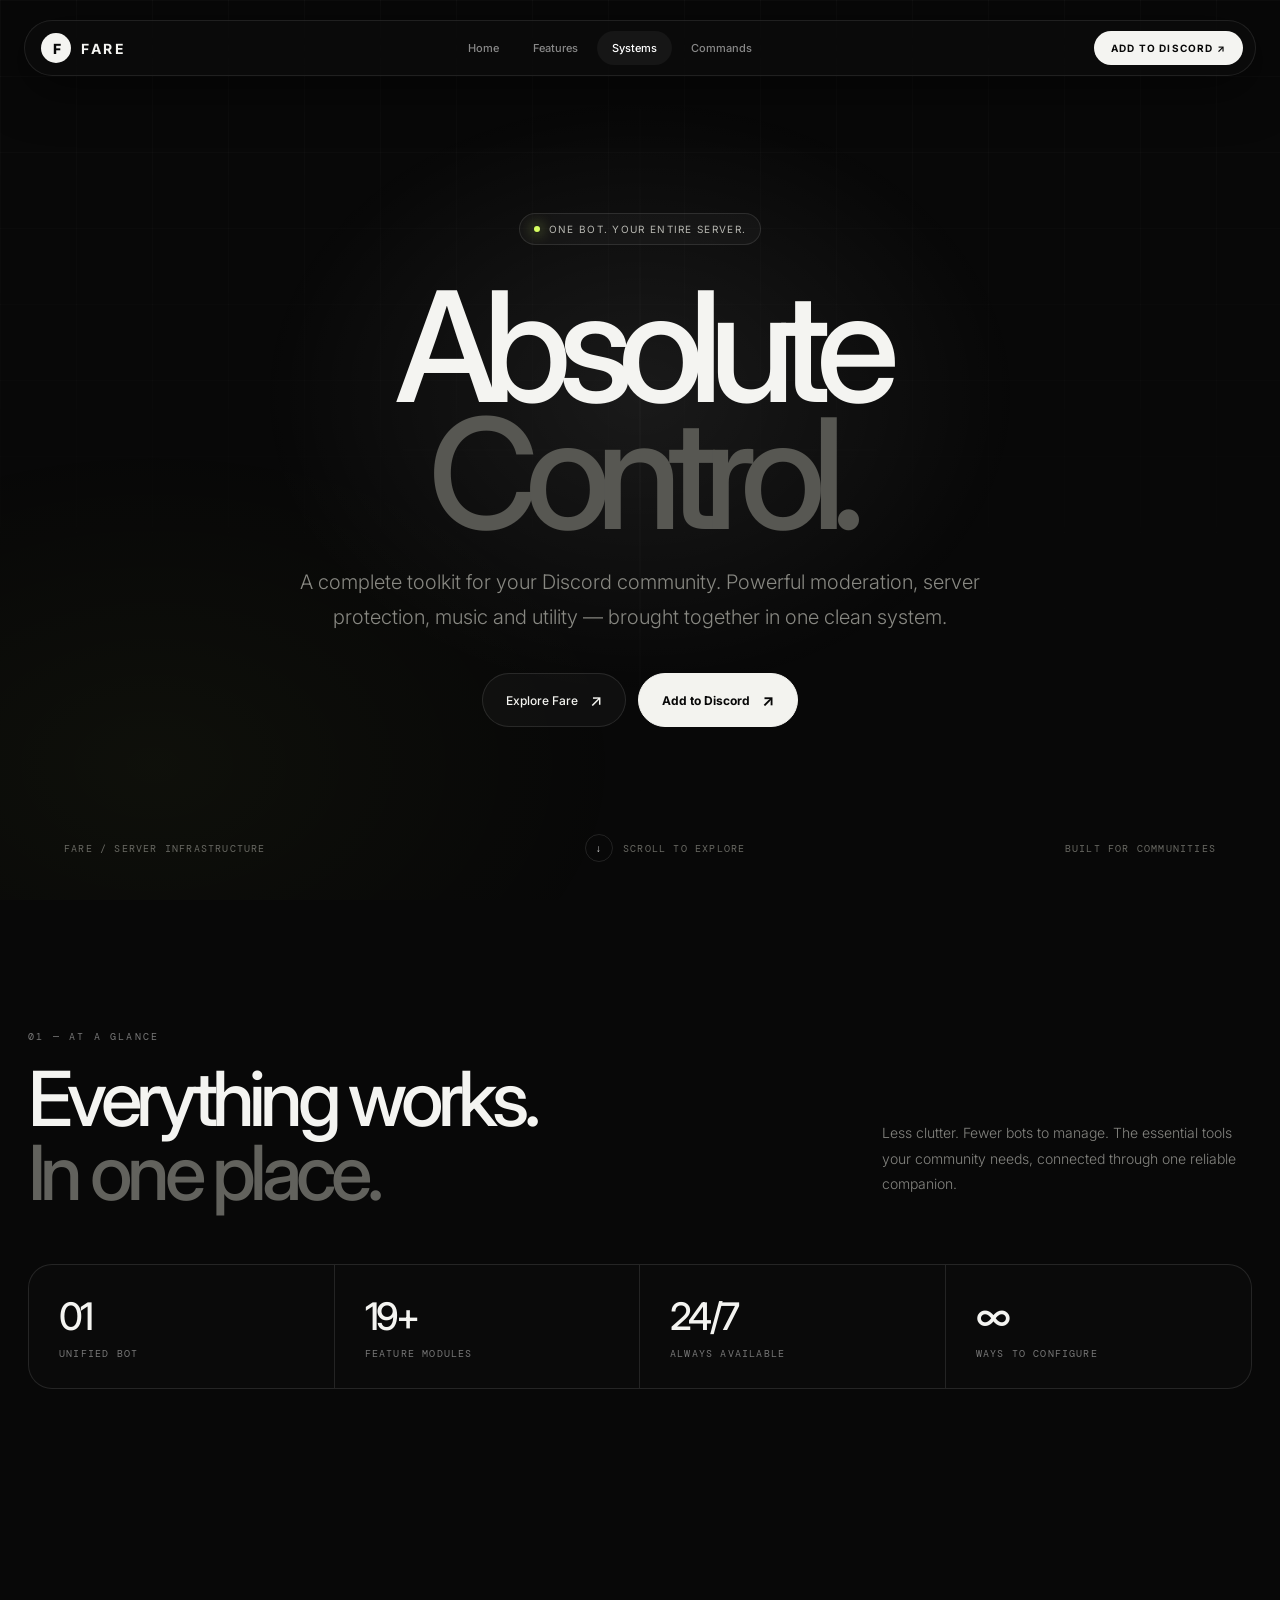
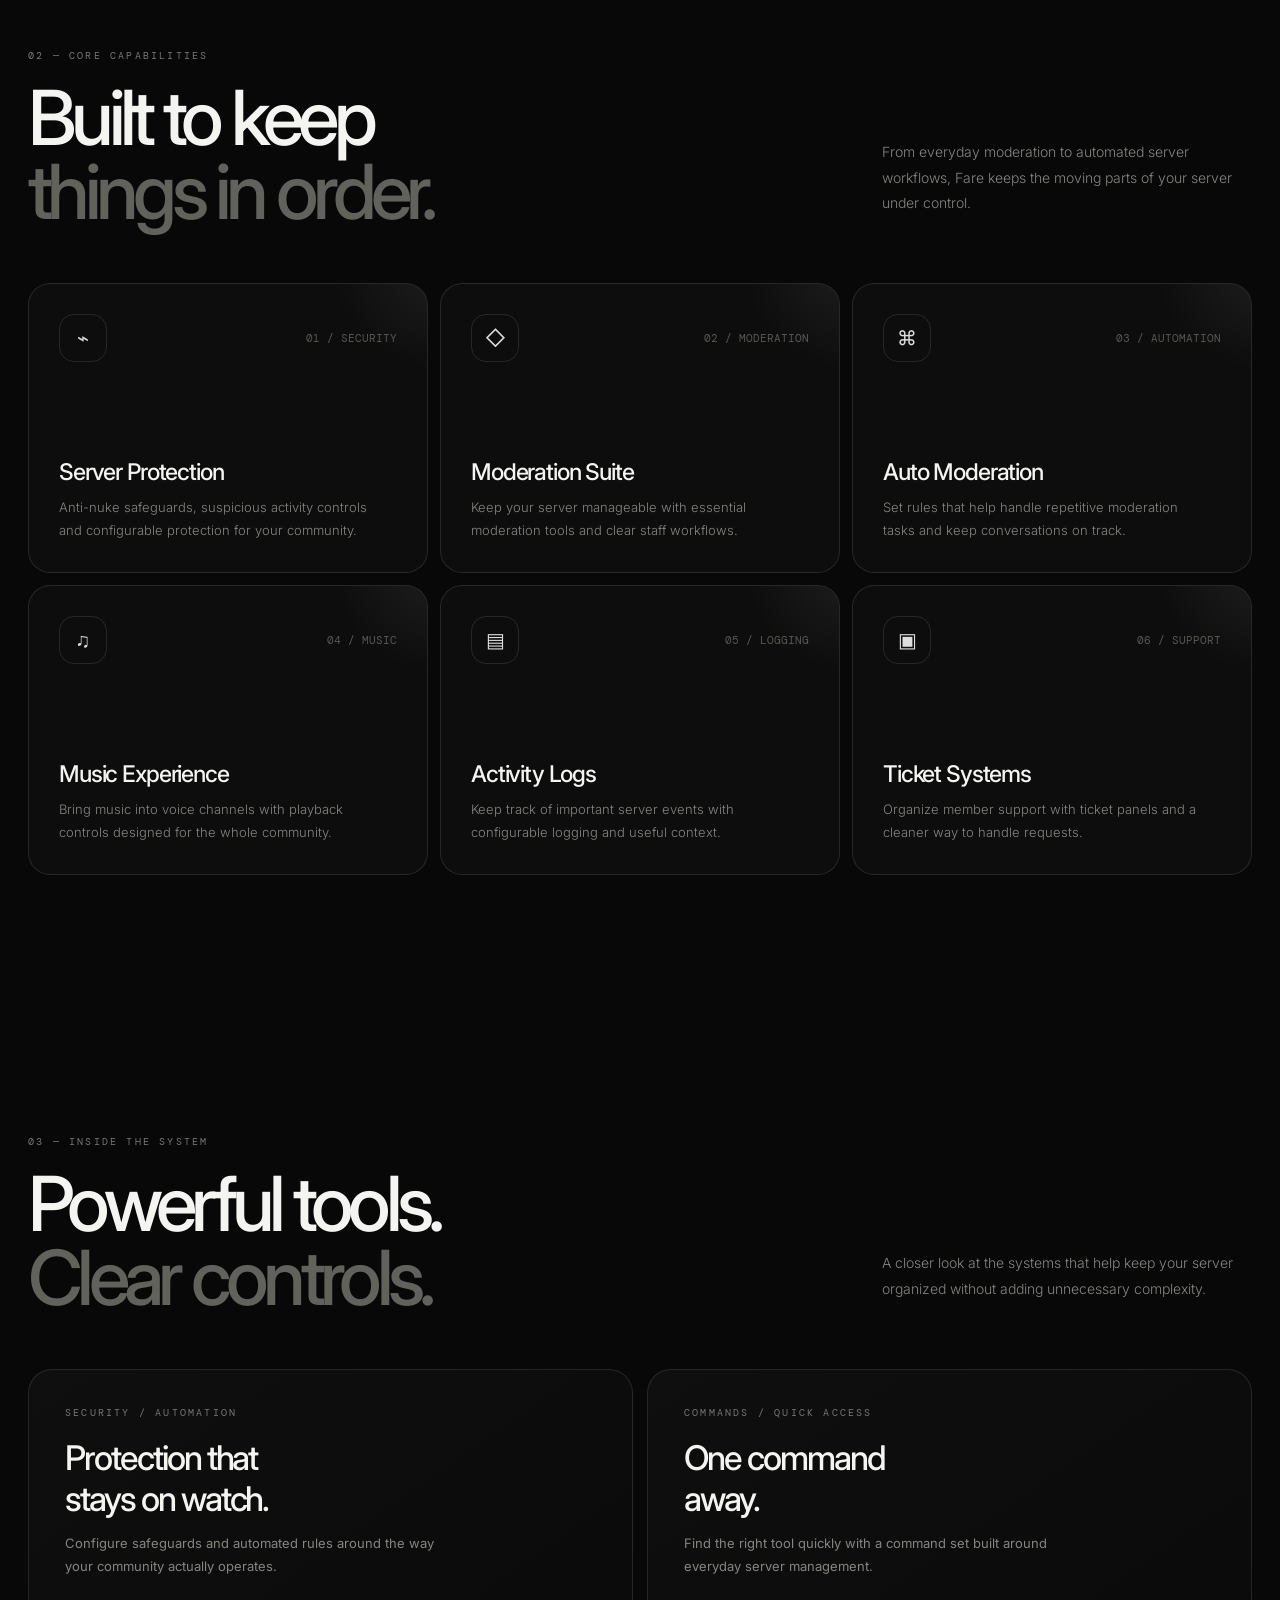
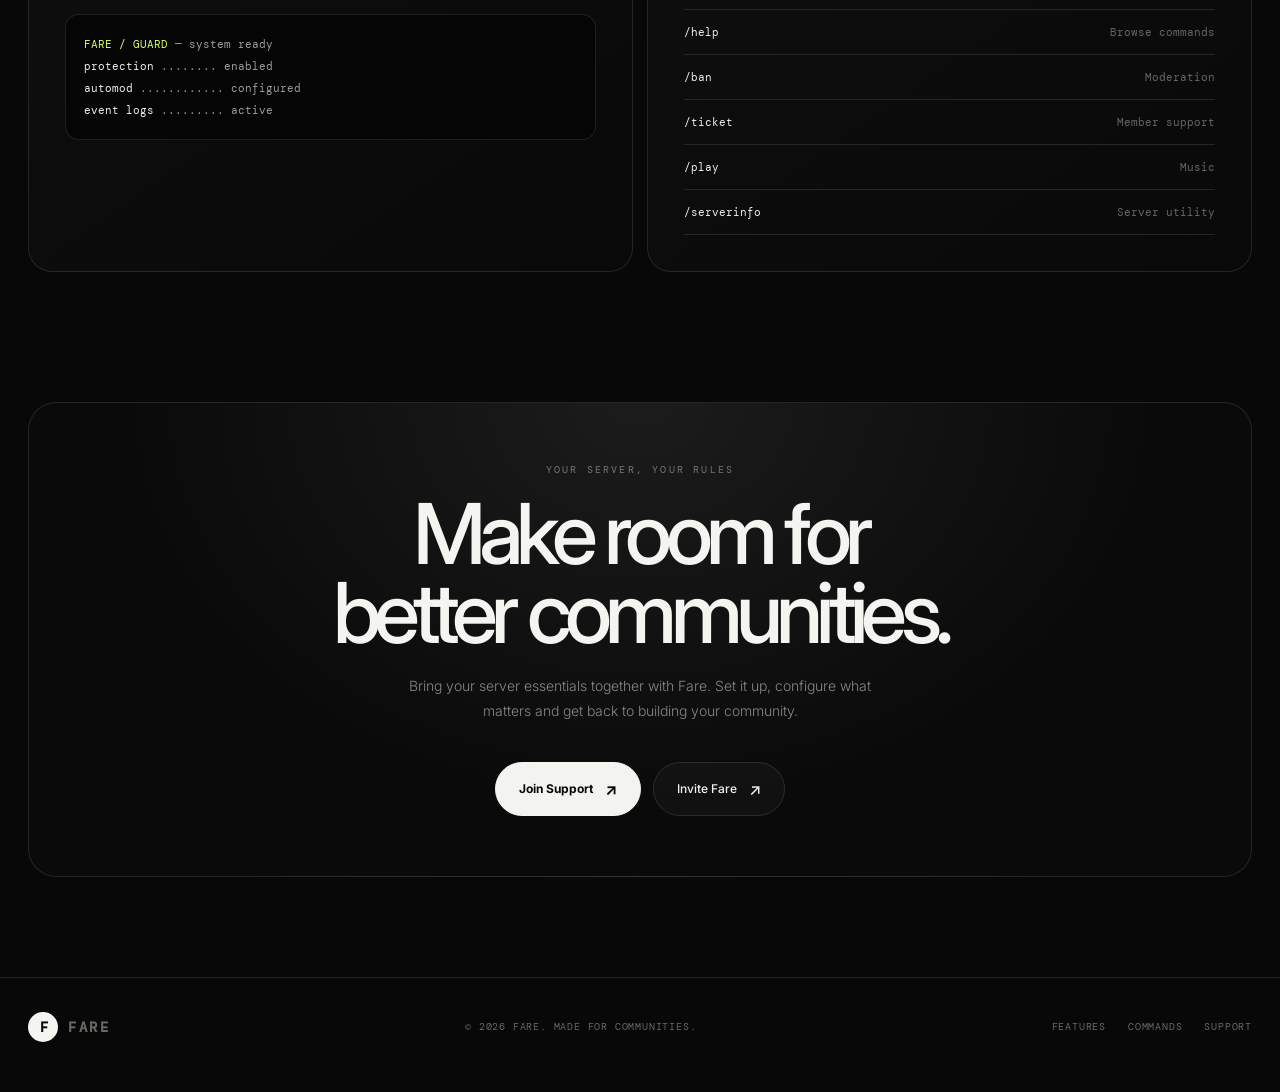
==== index.html @ c2e40a51 "Replace old Fare website with full ZEON-inspired experience" ====
<!doctype html>
<html lang="en" class="dark">
<head>
  <meta charset="utf-8">
  <meta name="viewport" content="width=device-width,initial-scale=1">
  <meta name="theme-color" content="#080808">
  <meta name="description" content="Fare — the all-in-one Discord bot for moderation, security, music and server management.">
  <title>Fare — Absolute Server Control</title>
  <link rel="preconnect" href="https://fonts.googleapis.com">
  <link rel="preconnect" href="https://fonts.gstatic.com" crossorigin>
  <link href="https://fonts.googleapis.com/css2?family=DM+Mono:wght@400;500&family=Inter:wght@300;400;500;600;700&display=swap" rel="stylesheet">
  <style>
    :root{color-scheme:dark;--bg:#080808;--fg:#f4f4f1;--muted:#858580;--line:rgba(255,255,255,.105);--panel:rgba(255,255,255,.025);--accent:#d7ff62}
    *{box-sizing:border-box}html{scroll-behavior:smooth;scroll-padding-top:110px}body{margin:0;background:var(--bg);color:var(--fg);font-family:Inter,Arial,sans-serif;overflow-x:hidden}a{color:inherit;text-decoration:none}button{font:inherit}
    body:before{content:"";position:fixed;inset:0;pointer-events:none;z-index:-1;background-image:linear-gradient(rgba(255,255,255,.022) 1px,transparent 1px),linear-gradient(90deg,rgba(255,255,255,.022) 1px,transparent 1px);background-size:76px 76px;mask-image:linear-gradient(to bottom,black,transparent 78%)}
    .nav-wrap{position:fixed;z-index:50;top:20px;left:0;width:100%;padding:0 24px}.nav{max-width:1320px;margin:auto;display:flex;align-items:center;justify-content:space-between;gap:20px;padding:10px 12px 10px 16px;border:1px solid rgba(255,255,255,.09);border-radius:999px;background:rgba(12,12,12,.78);backdrop-filter:blur(22px);box-shadow:0 12px 50px #0008}
    .brand{display:flex;align-items:center;gap:10px;font-size:14px;font-weight:700;letter-spacing:.18em}.brand-mark{width:30px;height:30px;border-radius:50%;display:grid;place-items:center;background:#f4f4f1;color:#090909;font-size:14px;font-weight:800;letter-spacing:-.08em}.links{display:flex;align-items:center;gap:4px}.links a{padding:10px 15px;border-radius:999px;font-size:11px;color:#888;font-weight:500;transition:.2s}.links a:hover,.links a.active{color:#fff;background:#ffffff0c}.nav-cta{padding:11px 17px;border-radius:999px;background:#f4f4f1;color:#080808;font-size:10px;font-weight:700;letter-spacing:.12em;text-transform:uppercase}.menu{display:none;background:none;border:0;color:white;font-size:22px}
    main{overflow:hidden}.hero{min-height:850px;height:100svh;max-height:1080px;position:relative;display:flex;align-items:center;justify-content:center;text-align:center;padding:150px 24px 110px}.hero-glow{position:absolute;inset:0;pointer-events:none;background:radial-gradient(ellipse at 50% 44%,rgba(255,255,255,.075),transparent 42%),radial-gradient(ellipse at 12% 85%,rgba(215,255,98,.035),transparent 30%)}.hero-lines{position:absolute;inset:0;pointer-events:none;opacity:.45;background:linear-gradient(90deg,transparent 49.9%,#ffffff12 50%,transparent 50.1%),linear-gradient(0deg,transparent 49.9%,#ffffff0a 50%,transparent 50.1%);mask-image:radial-gradient(ellipse at center,#000,transparent 70%)}
    .hero-inner{position:relative;max-width:1000px}.eyebrow{display:inline-flex;align-items:center;gap:9px;padding:9px 14px;border:1px solid var(--line);border-radius:99px;background:#ffffff08;color:#b7b7b1;font-size:10px;letter-spacing:.13em;text-transform:uppercase}.dot{width:6px;height:6px;background:var(--accent);border-radius:50%;box-shadow:0 0 14px var(--accent)}h1{font-size:clamp(76px,12vw,160px);line-height:.83;letter-spacing:-.095em;font-weight:500;margin:38px 0 28px}h1 span{color:#575752}.hero-copy{max-width:690px;margin:0 auto;color:#888882;font-size:clamp(15px,1.8vw,20px);font-weight:300;line-height:1.75}.actions{display:flex;justify-content:center;gap:12px;margin-top:38px;flex-wrap:wrap}.btn{display:inline-flex;align-items:center;gap:12px;padding:16px 23px;border-radius:999px;border:1px solid var(--line);background:#ffffff08;color:#f3f3ef;font-size:12px;font-weight:500;transition:.25s}.btn:hover{transform:translateY(-2px);background:#ffffff12}.btn.primary{background:#f3f3ef;color:#080808;border-color:#f3f3ef;font-weight:700}.btn .arrow{font-size:16px}.hero-foot{position:absolute;bottom:38px;left:5%;right:5%;display:flex;justify-content:space-between;align-items:center;color:#696963;font:10px 'DM Mono',monospace;letter-spacing:.12em;text-transform:uppercase}.scroll-cue{display:flex;align-items:center;gap:10px}.scroll-icon{width:28px;height:28px;border:1px solid var(--line);border-radius:50%;display:grid;place-items:center;color:#ddd}
    .section{max-width:1320px;margin:0 auto;padding:130px 28px}.section-head{display:flex;justify-content:space-between;align-items:end;gap:30px;margin-bottom:54px}.kicker{font:10px 'DM Mono',monospace;letter-spacing:.22em;text-transform:uppercase;color:#777;margin-bottom:18px}.section h2{font-size:clamp(42px,6vw,76px);line-height:.98;letter-spacing:-.075em;font-weight:500;margin:0}.section h2 span{color:#62625d}.section-intro{max-width:370px;color:#858580;font-size:14px;line-height:1.8;font-weight:300}
    .stats{display:grid;grid-template-columns:repeat(4,1fr);border:1px solid var(--line);border-radius:24px;overflow:hidden;background:#ffffff03}.stat{padding:28px 30px;border-right:1px solid var(--line)}.stat:last-child{border:0}.stat strong{display:block;font-size:38px;letter-spacing:-.07em;font-weight:500}.stat span{display:block;margin-top:8px;color:#777;font:10px 'DM Mono',monospace;letter-spacing:.12em;text-transform:uppercase}
    .feature-grid{display:grid;grid-template-columns:repeat(3,1fr);gap:12px}.feature{min-height:290px;position:relative;padding:30px;border:1px solid var(--line);border-radius:22px;background:var(--panel);display:flex;flex-direction:column;justify-content:space-between;transition:.25s;overflow:hidden}.feature:hover{background:#ffffff08;border-color:#ffffff30;transform:translateY(-3px)}.feature:after{content:"";position:absolute;width:220px;height:220px;right:-120px;top:-130px;border-radius:50%;background:radial-gradient(circle,#ffffff12,transparent 68%)}.feature-top{display:flex;justify-content:space-between;align-items:center}.feature-icon{width:48px;height:48px;border:1px solid var(--line);border-radius:15px;display:grid;place-items:center;color:#ddd;font-size:20px}.feature-num{color:#575752;font:11px 'DM Mono',monospace}.feature h3{font-size:23px;font-weight:500;letter-spacing:-.05em;margin:0 0 10px}.feature p{color:#858580;font-size:13px;line-height:1.75;margin:0;max-width:330px;font-weight:300}
    .showcase{display:grid;grid-template-columns:1fr 1fr;gap:14px}.showcase-card{min-height:420px;border:1px solid var(--line);border-radius:24px;background:linear-gradient(145deg,#ffffff08,#ffffff02);padding:36px;position:relative;overflow:hidden}.showcase-card h3{font-size:34px;letter-spacing:-.06em;font-weight:500;margin:0 0 12px}.showcase-card p{color:#858580;font-size:13px;line-height:1.8;max-width:390px}.console{margin-top:35px;padding:18px;border:1px solid var(--line);border-radius:14px;background:#050505;color:#9d9d96;font:11px/2 'DM Mono',monospace}.console b{color:var(--accent);font-weight:400}.console i{color:#eee;font-style:normal}
    .command-list{margin-top:30px;border-top:1px solid var(--line)}.command{display:flex;justify-content:space-between;padding:15px 0;border-bottom:1px solid var(--line);font:11px 'DM Mono',monospace;color:#999}.command span:first-child{color:#eee}.command span:last-child{color:#666}
    .cta-panel{margin:0 28px 100px;border:1px solid var(--line);border-radius:28px;min-height:350px;display:flex;flex-direction:column;align-items:center;justify-content:center;text-align:center;padding:60px 24px;background:radial-gradient(ellipse at 50% 0%,#ffffff12,transparent 60%),#ffffff03}.cta-panel h2{font-size:clamp(44px,7vw,84px);letter-spacing:-.08em;line-height:.95;font-weight:500;margin:0 0 20px}.cta-panel p{color:#888;max-width:500px;line-height:1.8;font-size:14px;font-weight:300;margin:0}.footer{border-top:1px solid var(--line);padding:34px 28px 50px}.footer-inner{max-width:1320px;margin:auto;display:flex;justify-content:space-between;align-items:center;gap:20px;color:#696963;font:10px 'DM Mono',monospace;letter-spacing:.08em;text-transform:uppercase}.footer-links{display:flex;gap:22px}.footer-links a:hover{color:white}
    @media(max-width:850px){.links{display:none;position:absolute;top:62px;left:12px;right:12px;padding:12px;border:1px solid var(--line);border-radius:20px;background:#101010;flex-direction:column;align-items:stretch}.links.open{display:flex}.links a{padding:14px}.menu{display:block}.nav-cta{margin-left:auto}.hero{min-height:760px}.hero-foot{left:24px;right:24px}.section{padding:95px 22px}.section-head{display:block}.section-intro{margin-top:22px}.feature-grid{grid-template-columns:repeat(2,1fr)}.stats{grid-template-columns:repeat(2,1fr)}.stat:nth-child(2){border-right:0}.stat:nth-child(-n+2){border-bottom:1px solid var(--line)}.showcase{grid-template-columns:1fr}.showcase-card{min-height:360px}}
    @media(max-width:540px){.nav-wrap{top:12px;padding:0 12px}.nav{padding:8px 9px 8px 12px}.brand{font-size:12px}.brand-mark{width:27px;height:27px}.nav-cta{font-size:9px;padding:10px 12px}.hero{min-height:720px;padding:130px 18px 100px}h1{font-size:clamp(68px,19vw,104px);margin:32px 0 22px}.hero-copy{font-size:14px}.actions{gap:8px}.btn{padding:14px 17px;font-size:11px}.hero-foot{font-size:8px;bottom:24px}.section{padding:78px 18px}.section h2{font-size:48px}.feature-grid{grid-template-columns:1fr}.feature{min-height:240px;padding:25px}.stats{border-radius:18px}.stat{padding:22px 18px}.stat strong{font-size:32px}.showcase-card{padding:25px;min-height:330px}.showcase-card h3{font-size:29px}.cta-panel{margin:0 14px 65px;padding:48px 20px;min-height:320px}.footer-inner{align-items:flex-start;flex-direction:column}.footer-links{flex-wrap:wrap;gap:16px}}
  </style>
</head>
<body>
  <div class="nav-wrap">
    <nav class="nav">
      <a class="brand" href="#home"><span class="brand-mark">F</span><span>FARE</span></a>
      <div class="links" id="navLinks">
        <a class="active" href="#home">Home</a><a href="#features">Features</a><a href="#systems">Systems</a><a href="#commands">Commands</a>
      </div>
      <a class="nav-cta" href="https://discord.com/oauth2/authorize?client_id=YOUR_BOT_ID&permissions=8&scope=bot%20applications.commands">Add to Discord ↗</a>
      <button class="menu" id="menuBtn" aria-label="Open navigation">☰</button>
    </nav>
  </div>
  <main id="home">
    <section class="hero">
      <div class="hero-glow"></div><div class="hero-lines"></div>
      <div class="hero-inner">
        <div class="eyebrow"><span class="dot"></span> One bot. Your entire server.</div>
        <h1>Absolute<br><span>Control.</span></h1>
        <p class="hero-copy">A complete toolkit for your Discord community. Powerful moderation, server protection, music and utility — brought together in one clean system.</p>
        <div class="actions">
          <a class="btn" href="https://discord.gg/46Vn9pdtPF">Explore Fare <span class="arrow">↗</span></a>
          <a class="btn primary" href="https://discord.com/oauth2/authorize?client_id=YOUR_BOT_ID&permissions=8&scope=bot%20applications.commands">Add to Discord <span class="arrow">↗</span></a>
        </div>
      </div>
      <div class="hero-foot"><span>FARE / SERVER INFRASTRUCTURE</span><span class="scroll-cue"><span class="scroll-icon">↓</span> Scroll to explore</span><span>BUILT FOR COMMUNITIES</span></div>
    </section>
    <section class="section" id="overview">
      <div class="section-head"><div><div class="kicker">01 — At a glance</div><h2>Everything works.<br><span>In one place.</span></h2></div><p class="section-intro">Less clutter. Fewer bots to manage. The essential tools your community needs, connected through one reliable companion.</p></div>
      <div class="stats"><div class="stat"><strong>01</strong><span>Unified bot</span></div><div class="stat"><strong>19+</strong><span>Feature modules</span></div><div class="stat"><strong>24/7</strong><span>Always available</span></div><div class="stat"><strong>∞</strong><span>Ways to configure</span></div></div>
    </section>
    <section class="section" id="features">
      <div class="section-head"><div><div class="kicker">02 — Core capabilities</div><h2>Built to keep<br><span>things in order.</span></h2></div><p class="section-intro">From everyday moderation to automated server workflows, Fare keeps the moving parts of your server under control.</p></div>
      <div class="feature-grid">
        <article class="feature"><div class="feature-top"><div class="feature-icon">⌁</div><span class="feature-num">01 / SECURITY</span></div><div><h3>Server Protection</h3><p>Anti-nuke safeguards, suspicious activity controls and configurable protection for your community.</p></div></article>
        <article class="feature"><div class="feature-top"><div class="feature-icon">◇</div><span class="feature-num">02 / MODERATION</span></div><div><h3>Moderation Suite</h3><p>Keep your server manageable with essential moderation tools and clear staff workflows.</p></div></article>
        <article class="feature"><div class="feature-top"><div class="feature-icon">⌘</div><span class="feature-num">03 / AUTOMATION</span></div><div><h3>Auto Moderation</h3><p>Set rules that help handle repetitive moderation tasks and keep conversations on track.</p></div></article>
        <article class="feature"><div class="feature-top"><div class="feature-icon">♫</div><span class="feature-num">04 / MUSIC</span></div><div><h3>Music Experience</h3><p>Bring music into voice channels with playback controls designed for the whole community.</p></div></article>
        <article class="feature"><div class="feature-top"><div class="feature-icon">▤</div><span class="feature-num">05 / LOGGING</span></div><div><h3>Activity Logs</h3><p>Keep track of important server events with configurable logging and useful context.</p></div></article>
        <article class="feature"><div class="feature-top"><div class="feature-icon">▣</div><span class="feature-num">06 / SUPPORT</span></div><div><h3>Ticket Systems</h3><p>Organize member support with ticket panels and a cleaner way to handle requests.</p></div></article>
      </div>
    </section>
    <section class="section" id="systems">
      <div class="section-head"><div><div class="kicker">03 — Inside the system</div><h2>Powerful tools.<br><span>Clear controls.</span></h2></div><p class="section-intro">A closer look at the systems that help keep your server organized without adding unnecessary complexity.</p></div>
      <div class="showcase">
        <div class="showcase-card"><div class="kicker">SECURITY / AUTOMATION</div><h3>Protection that<br>stays on watch.</h3><p>Configure safeguards and automated rules around the way your community actually operates.</p><div class="console"><div><b>FARE / GUARD</b> — system ready</div><div><i>protection</i> ........ enabled</div><div><i>automod</i> ............ configured</div><div><i>event logs</i> ......... active</div></div></div>
        <div class="showcase-card" id="commands"><div class="kicker">COMMANDS / QUICK ACCESS</div><h3>One command<br>away.</h3><p>Find the right tool quickly with a command set built around everyday server management.</p><div class="command-list"><div class="command"><span>/help</span><span>Browse commands</span></div><div class="command"><span>/ban</span><span>Moderation</span></div><div class="command"><span>/ticket</span><span>Member support</span></div><div class="command"><span>/play</span><span>Music</span></div><div class="command"><span>/serverinfo</span><span>Server utility</span></div></div></div>
      </div>
    </section>
    <section class="cta-panel">
      <div class="kicker">YOUR SERVER, YOUR RULES</div>
      <h2>Make room for<br>better communities.</h2>
      <p>Bring your server essentials together with Fare. Set it up, configure what matters and get back to building your community.</p>
      <div class="actions"><a class="btn primary" href="https://discord.gg/46Vn9pdtPF">Join Support <span class="arrow">↗</span></a><a class="btn" href="https://discord.com/oauth2/authorize?client_id=YOUR_BOT_ID&permissions=8&scope=bot%20applications.commands">Invite Fare <span class="arrow">↗</span></a></div>
    </section>
  </main>
  <footer class="footer"><div class="footer-inner"><a class="brand" href="#home"><span class="brand-mark">F</span><span>FARE</span></a><span>© <span id="year"></span> Fare. Made for communities.</span><div class="footer-links"><a href="#features">Features</a><a href="#commands">Commands</a><a href="https://discord.gg/46Vn9pdtPF">Support</a></div></div></footer>
  <script>
    const menuBtn=document.getElementById('menuBtn'),navLinks=document.getElementById('navLinks');
    menuBtn.addEventListener('click',()=>navLinks.classList.toggle('open'));
    navLinks.querySelectorAll('a').forEach(a=>a.addEventListener('click',()=>navLinks.classList.remove('open')));
    document.getElementById('year').textContent=new Date().getFullYear();
    const sections=[...document.querySelectorAll('main section[id],main section#home')];
    const navItems=[...navLinks.querySelectorAll('a')];
    const observer=new IntersectionObserver(entries=>entries.forEach(entry=>{if(entry.isIntersecting){navItems.forEach(a=>a.classList.toggle('active',a.getAttribute('href')==='#'+entry.target.id));}}),{rootMargin:'-35% 0px -55% 0px'});
    sections.forEach(s=>observer.observe(s));
  </script>
</body>
</html>
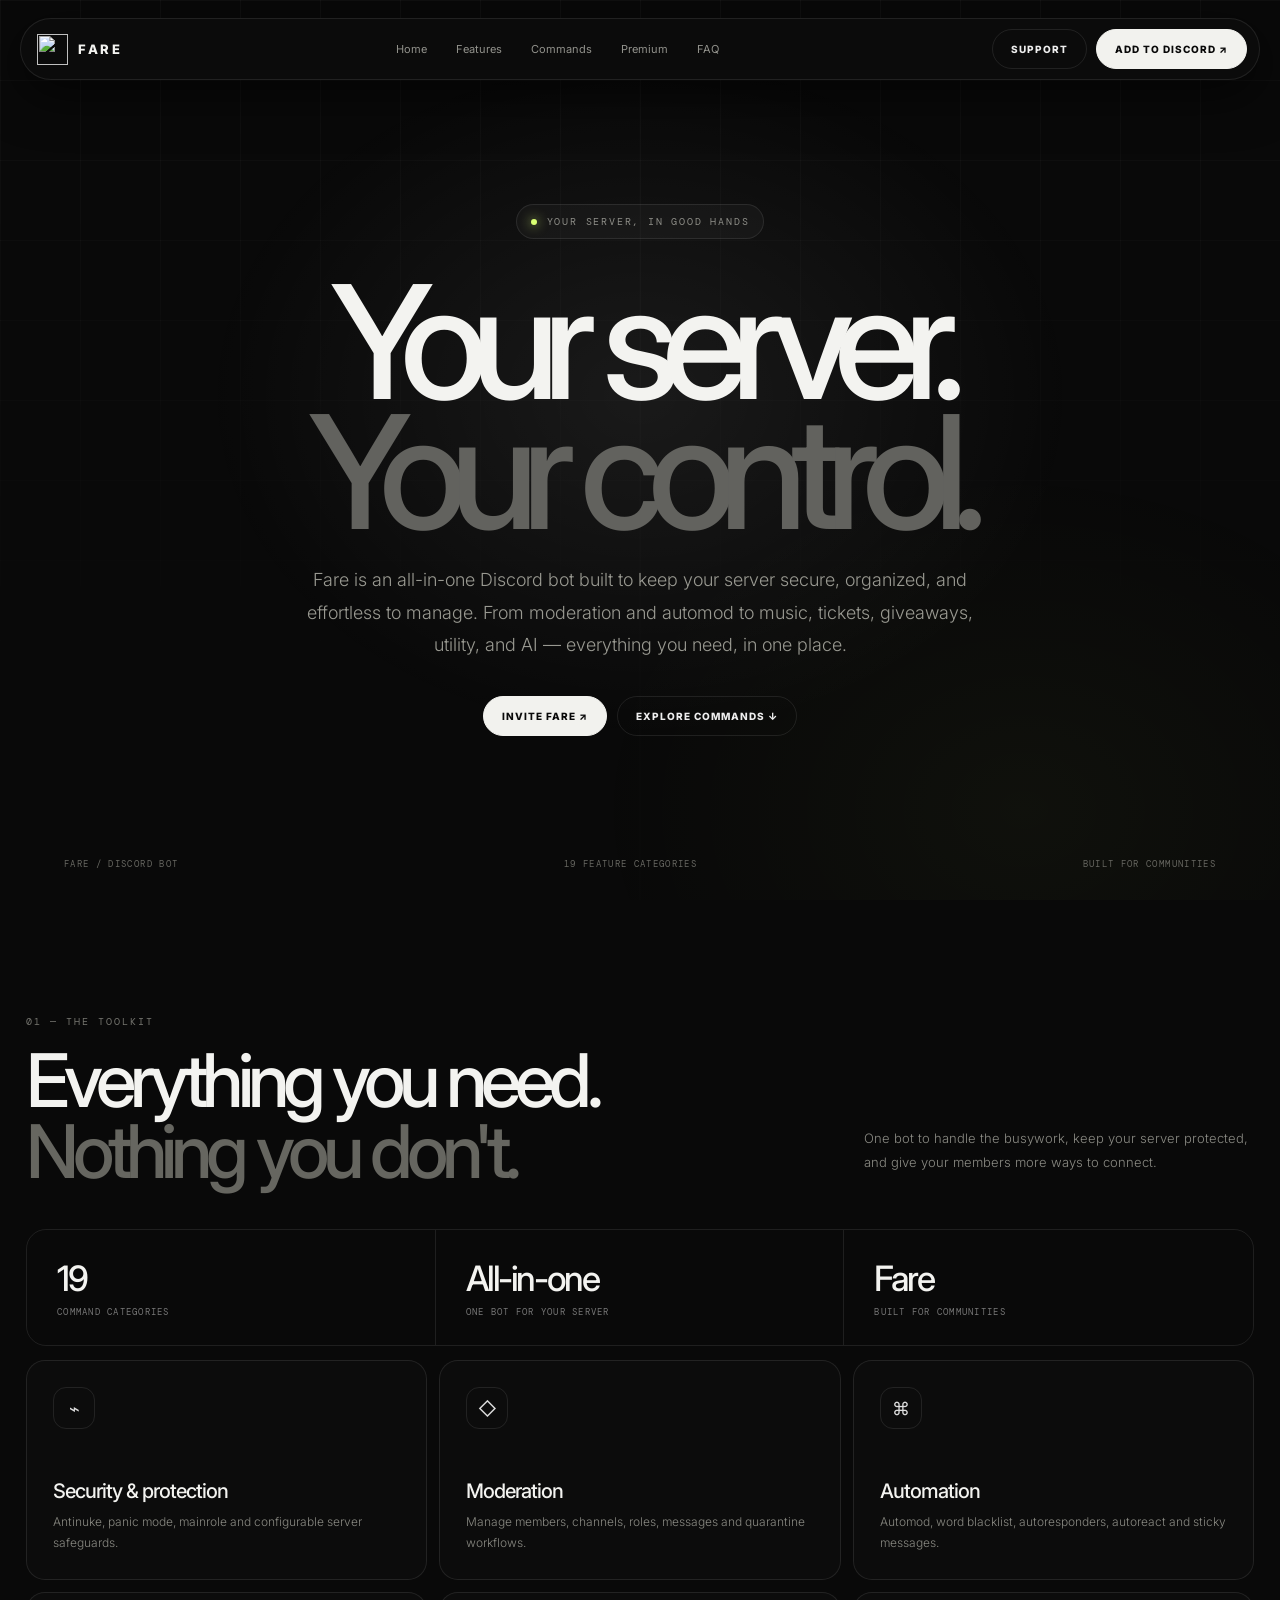
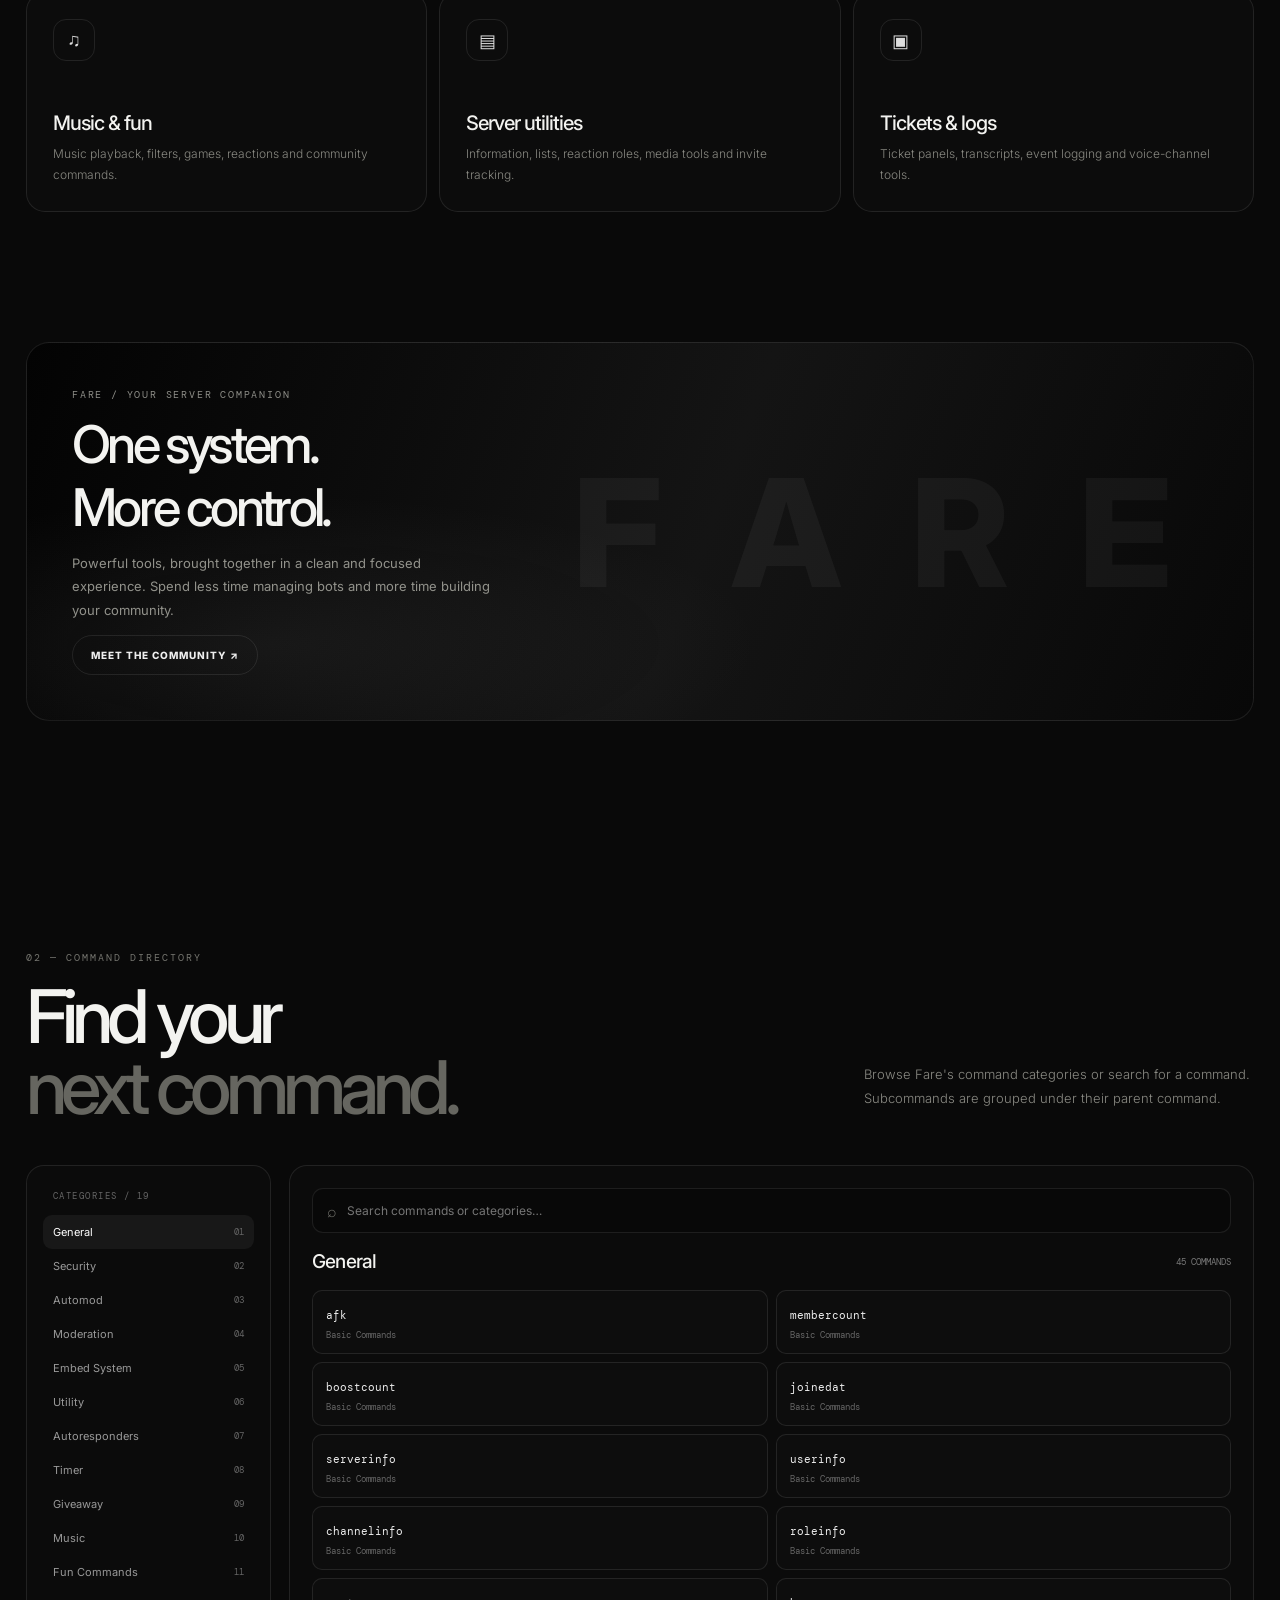
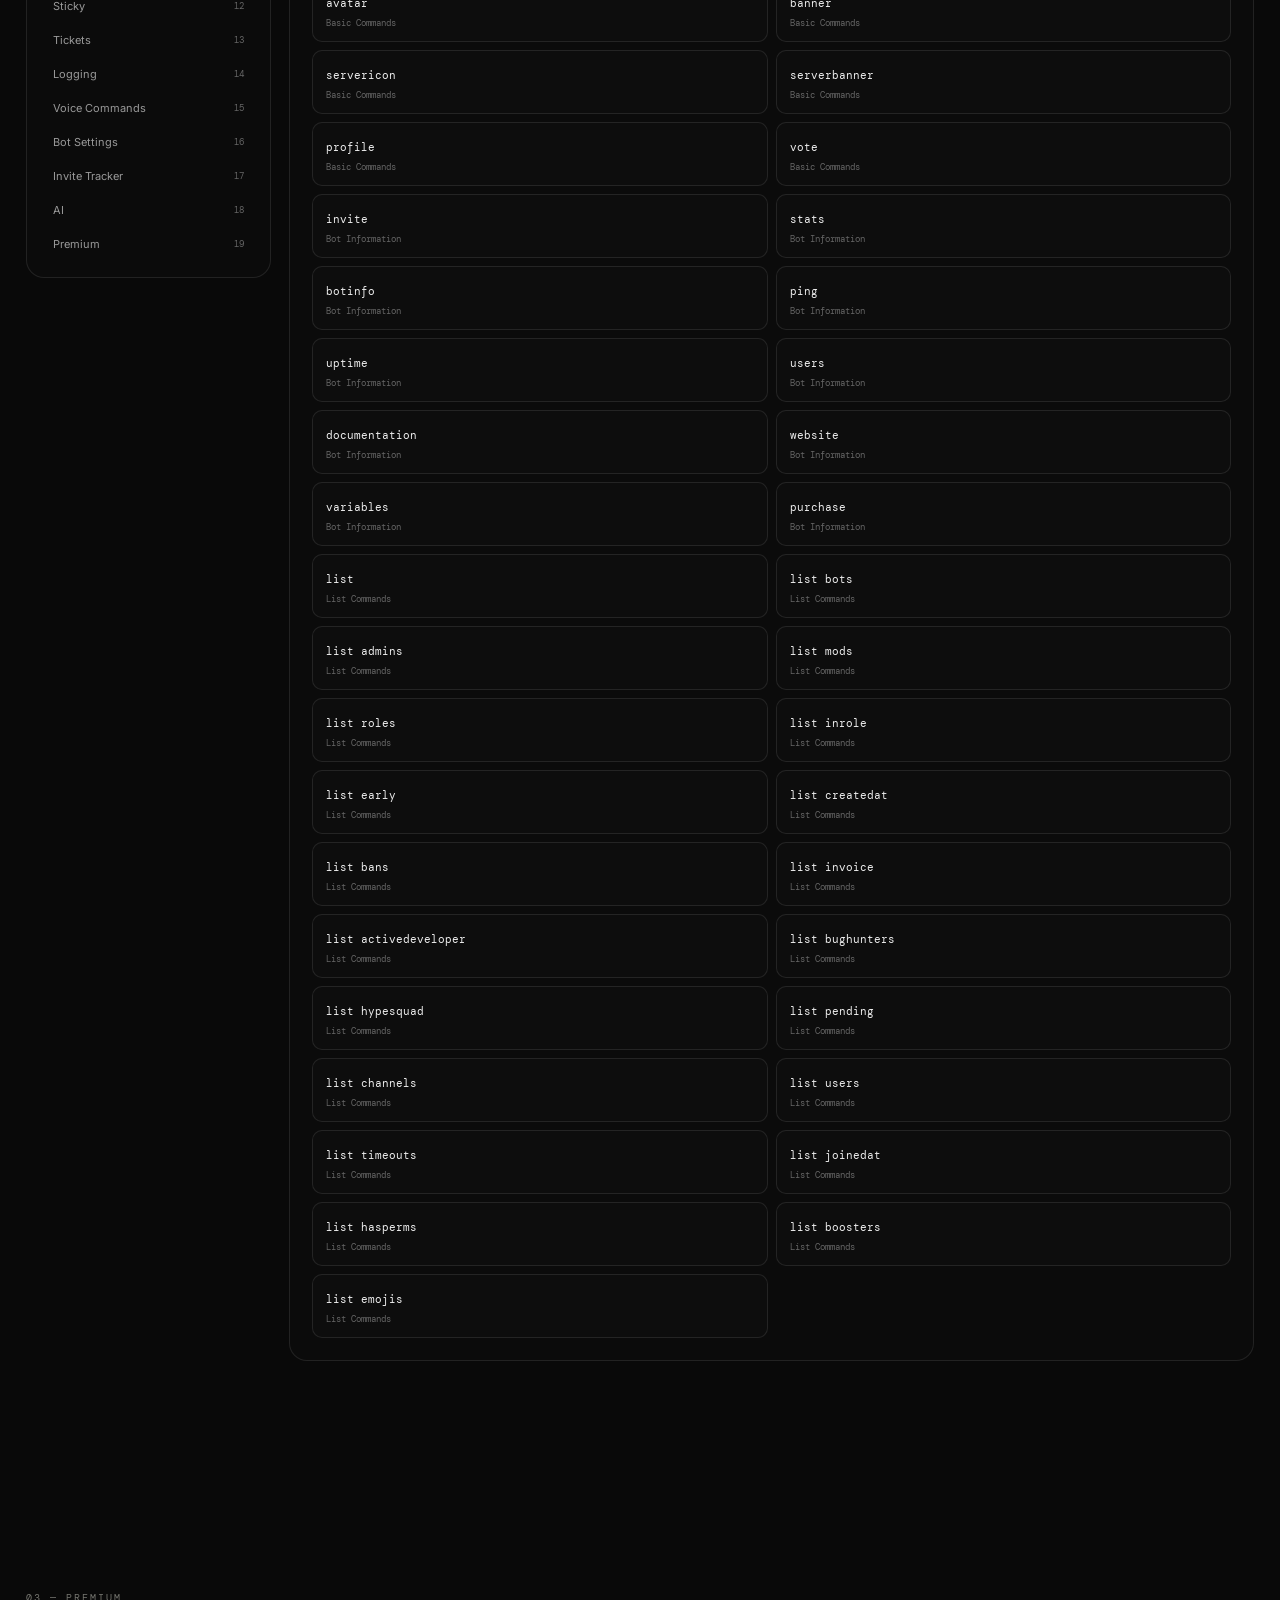
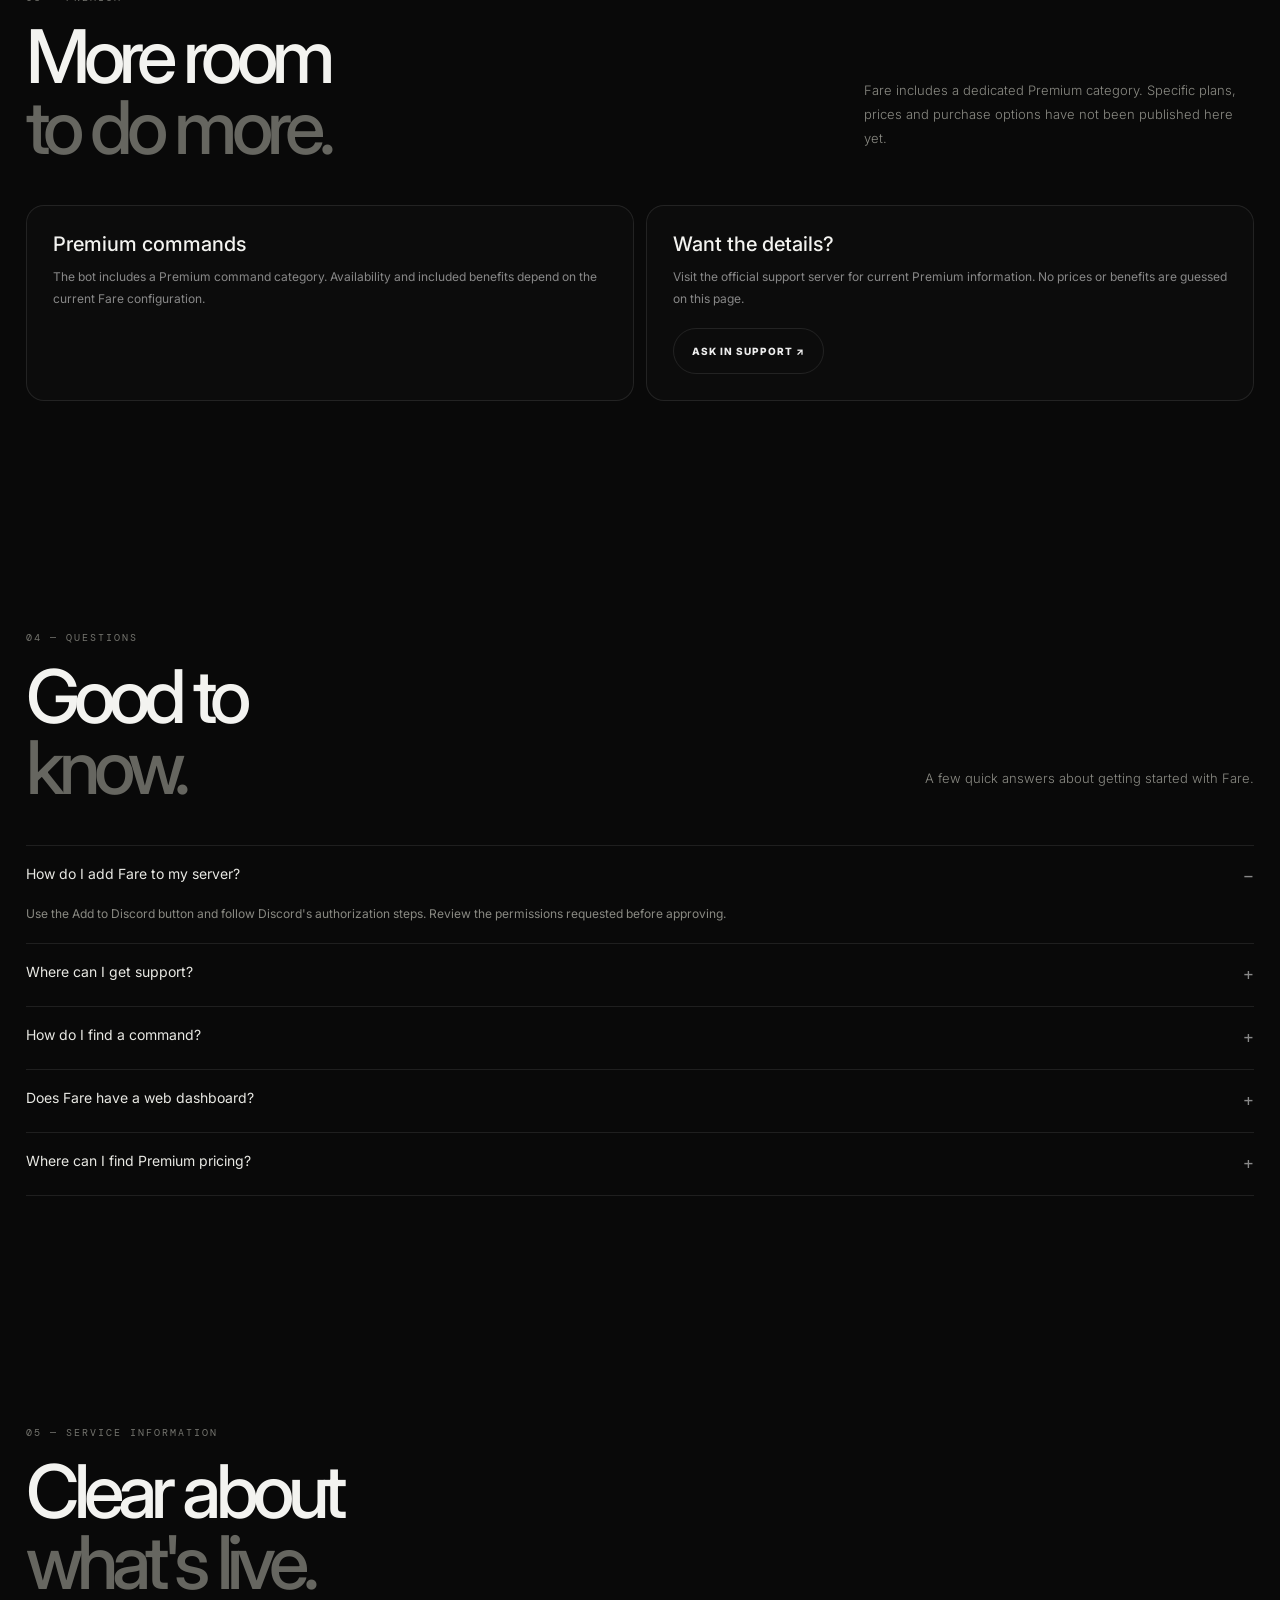
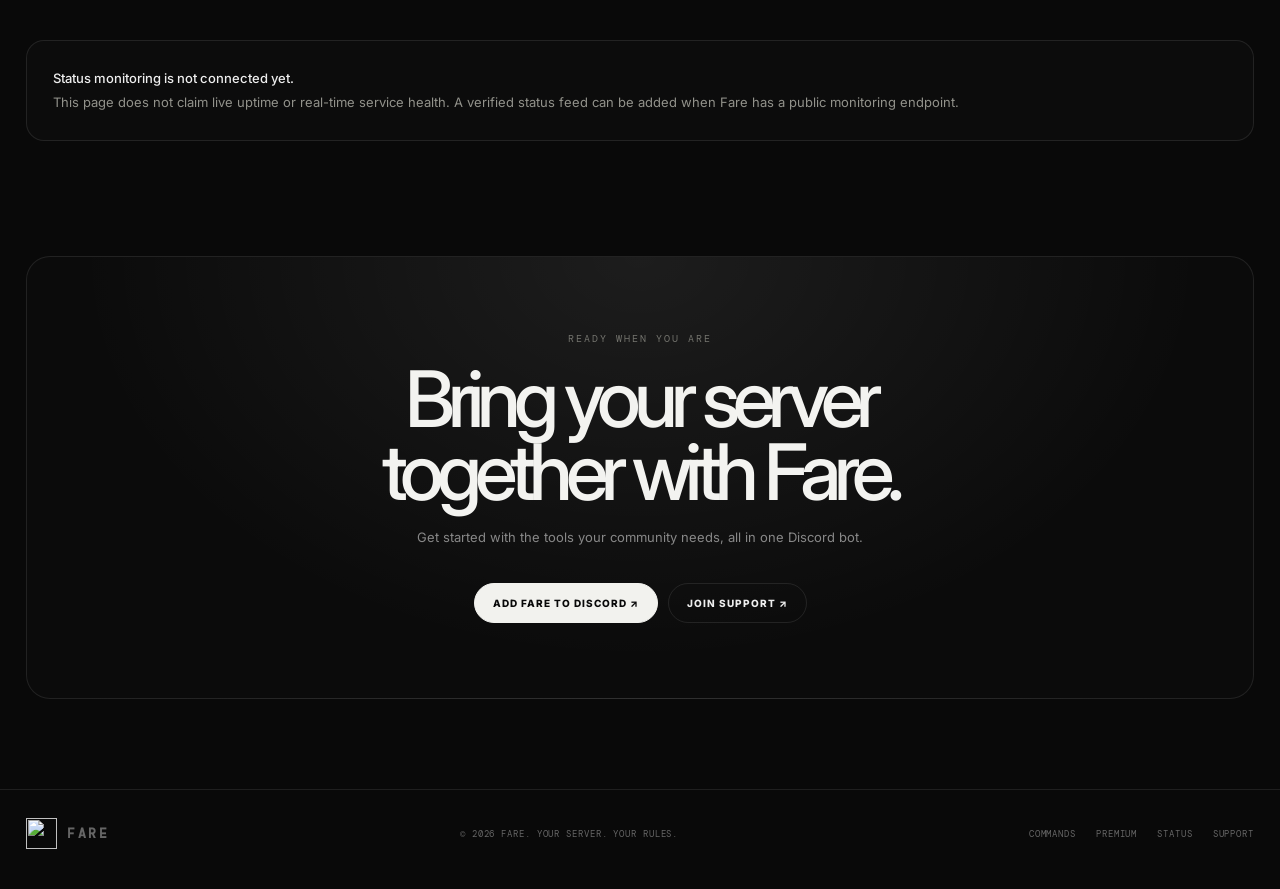
==== commit 716dfa9f: "Build complete Fare website with searchable command directory" ====
--- a/index.html
+++ b/index.html
@@ -1,96 +1,103 @@
 <!doctype html>
-<html lang="en" class="dark">
+<html lang="en">
 <head>
-  <meta charset="utf-8">
-  <meta name="viewport" content="width=device-width,initial-scale=1">
-  <meta name="theme-color" content="#080808">
-  <meta name="description" content="Fare — the all-in-one Discord bot for moderation, security, music and server management.">
-  <title>Fare — Absolute Server Control</title>
-  <link rel="preconnect" href="https://fonts.googleapis.com">
-  <link rel="preconnect" href="https://fonts.gstatic.com" crossorigin>
-  <link href="https://fonts.googleapis.com/css2?family=DM+Mono:wght@400;500&family=Inter:wght@300;400;500;600;700&display=swap" rel="stylesheet">
-  <style>
-    :root{color-scheme:dark;--bg:#080808;--fg:#f4f4f1;--muted:#858580;--line:rgba(255,255,255,.105);--panel:rgba(255,255,255,.025);--accent:#d7ff62}
-    *{box-sizing:border-box}html{scroll-behavior:smooth;scroll-padding-top:110px}body{margin:0;background:var(--bg);color:var(--fg);font-family:Inter,Arial,sans-serif;overflow-x:hidden}a{color:inherit;text-decoration:none}button{font:inherit}
-    body:before{content:"";position:fixed;inset:0;pointer-events:none;z-index:-1;background-image:linear-gradient(rgba(255,255,255,.022) 1px,transparent 1px),linear-gradient(90deg,rgba(255,255,255,.022) 1px,transparent 1px);background-size:76px 76px;mask-image:linear-gradient(to bottom,black,transparent 78%)}
-    .nav-wrap{position:fixed;z-index:50;top:20px;left:0;width:100%;padding:0 24px}.nav{max-width:1320px;margin:auto;display:flex;align-items:center;justify-content:space-between;gap:20px;padding:10px 12px 10px 16px;border:1px solid rgba(255,255,255,.09);border-radius:999px;background:rgba(12,12,12,.78);backdrop-filter:blur(22px);box-shadow:0 12px 50px #0008}
-    .brand{display:flex;align-items:center;gap:10px;font-size:14px;font-weight:700;letter-spacing:.18em}.brand-mark{width:30px;height:30px;border-radius:50%;display:grid;place-items:center;background:#f4f4f1;color:#090909;font-size:14px;font-weight:800;letter-spacing:-.08em}.links{display:flex;align-items:center;gap:4px}.links a{padding:10px 15px;border-radius:999px;font-size:11px;color:#888;font-weight:500;transition:.2s}.links a:hover,.links a.active{color:#fff;background:#ffffff0c}.nav-cta{padding:11px 17px;border-radius:999px;background:#f4f4f1;color:#080808;font-size:10px;font-weight:700;letter-spacing:.12em;text-transform:uppercase}.menu{display:none;background:none;border:0;color:white;font-size:22px}
-    main{overflow:hidden}.hero{min-height:850px;height:100svh;max-height:1080px;position:relative;display:flex;align-items:center;justify-content:center;text-align:center;padding:150px 24px 110px}.hero-glow{position:absolute;inset:0;pointer-events:none;background:radial-gradient(ellipse at 50% 44%,rgba(255,255,255,.075),transparent 42%),radial-gradient(ellipse at 12% 85%,rgba(215,255,98,.035),transparent 30%)}.hero-lines{position:absolute;inset:0;pointer-events:none;opacity:.45;background:linear-gradient(90deg,transparent 49.9%,#ffffff12 50%,transparent 50.1%),linear-gradient(0deg,transparent 49.9%,#ffffff0a 50%,transparent 50.1%);mask-image:radial-gradient(ellipse at center,#000,transparent 70%)}
-    .hero-inner{position:relative;max-width:1000px}.eyebrow{display:inline-flex;align-items:center;gap:9px;padding:9px 14px;border:1px solid var(--line);border-radius:99px;background:#ffffff08;color:#b7b7b1;font-size:10px;letter-spacing:.13em;text-transform:uppercase}.dot{width:6px;height:6px;background:var(--accent);border-radius:50%;box-shadow:0 0 14px var(--accent)}h1{font-size:clamp(76px,12vw,160px);line-height:.83;letter-spacing:-.095em;font-weight:500;margin:38px 0 28px}h1 span{color:#575752}.hero-copy{max-width:690px;margin:0 auto;color:#888882;font-size:clamp(15px,1.8vw,20px);font-weight:300;line-height:1.75}.actions{display:flex;justify-content:center;gap:12px;margin-top:38px;flex-wrap:wrap}.btn{display:inline-flex;align-items:center;gap:12px;padding:16px 23px;border-radius:999px;border:1px solid var(--line);background:#ffffff08;color:#f3f3ef;font-size:12px;font-weight:500;transition:.25s}.btn:hover{transform:translateY(-2px);background:#ffffff12}.btn.primary{background:#f3f3ef;color:#080808;border-color:#f3f3ef;font-weight:700}.btn .arrow{font-size:16px}.hero-foot{position:absolute;bottom:38px;left:5%;right:5%;display:flex;justify-content:space-between;align-items:center;color:#696963;font:10px 'DM Mono',monospace;letter-spacing:.12em;text-transform:uppercase}.scroll-cue{display:flex;align-items:center;gap:10px}.scroll-icon{width:28px;height:28px;border:1px solid var(--line);border-radius:50%;display:grid;place-items:center;color:#ddd}
-    .section{max-width:1320px;margin:0 auto;padding:130px 28px}.section-head{display:flex;justify-content:space-between;align-items:end;gap:30px;margin-bottom:54px}.kicker{font:10px 'DM Mono',monospace;letter-spacing:.22em;text-transform:uppercase;color:#777;margin-bottom:18px}.section h2{font-size:clamp(42px,6vw,76px);line-height:.98;letter-spacing:-.075em;font-weight:500;margin:0}.section h2 span{color:#62625d}.section-intro{max-width:370px;color:#858580;font-size:14px;line-height:1.8;font-weight:300}
-    .stats{display:grid;grid-template-columns:repeat(4,1fr);border:1px solid var(--line);border-radius:24px;overflow:hidden;background:#ffffff03}.stat{padding:28px 30px;border-right:1px solid var(--line)}.stat:last-child{border:0}.stat strong{display:block;font-size:38px;letter-spacing:-.07em;font-weight:500}.stat span{display:block;margin-top:8px;color:#777;font:10px 'DM Mono',monospace;letter-spacing:.12em;text-transform:uppercase}
-    .feature-grid{display:grid;grid-template-columns:repeat(3,1fr);gap:12px}.feature{min-height:290px;position:relative;padding:30px;border:1px solid var(--line);border-radius:22px;background:var(--panel);display:flex;flex-direction:column;justify-content:space-between;transition:.25s;overflow:hidden}.feature:hover{background:#ffffff08;border-color:#ffffff30;transform:translateY(-3px)}.feature:after{content:"";position:absolute;width:220px;height:220px;right:-120px;top:-130px;border-radius:50%;background:radial-gradient(circle,#ffffff12,transparent 68%)}.feature-top{display:flex;justify-content:space-between;align-items:center}.feature-icon{width:48px;height:48px;border:1px solid var(--line);border-radius:15px;display:grid;place-items:center;color:#ddd;font-size:20px}.feature-num{color:#575752;font:11px 'DM Mono',monospace}.feature h3{font-size:23px;font-weight:500;letter-spacing:-.05em;margin:0 0 10px}.feature p{color:#858580;font-size:13px;line-height:1.75;margin:0;max-width:330px;font-weight:300}
-    .showcase{display:grid;grid-template-columns:1fr 1fr;gap:14px}.showcase-card{min-height:420px;border:1px solid var(--line);border-radius:24px;background:linear-gradient(145deg,#ffffff08,#ffffff02);padding:36px;position:relative;overflow:hidden}.showcase-card h3{font-size:34px;letter-spacing:-.06em;font-weight:500;margin:0 0 12px}.showcase-card p{color:#858580;font-size:13px;line-height:1.8;max-width:390px}.console{margin-top:35px;padding:18px;border:1px solid var(--line);border-radius:14px;background:#050505;color:#9d9d96;font:11px/2 'DM Mono',monospace}.console b{color:var(--accent);font-weight:400}.console i{color:#eee;font-style:normal}
-    .command-list{margin-top:30px;border-top:1px solid var(--line)}.command{display:flex;justify-content:space-between;padding:15px 0;border-bottom:1px solid var(--line);font:11px 'DM Mono',monospace;color:#999}.command span:first-child{color:#eee}.command span:last-child{color:#666}
-    .cta-panel{margin:0 28px 100px;border:1px solid var(--line);border-radius:28px;min-height:350px;display:flex;flex-direction:column;align-items:center;justify-content:center;text-align:center;padding:60px 24px;background:radial-gradient(ellipse at 50% 0%,#ffffff12,transparent 60%),#ffffff03}.cta-panel h2{font-size:clamp(44px,7vw,84px);letter-spacing:-.08em;line-height:.95;font-weight:500;margin:0 0 20px}.cta-panel p{color:#888;max-width:500px;line-height:1.8;font-size:14px;font-weight:300;margin:0}.footer{border-top:1px solid var(--line);padding:34px 28px 50px}.footer-inner{max-width:1320px;margin:auto;display:flex;justify-content:space-between;align-items:center;gap:20px;color:#696963;font:10px 'DM Mono',monospace;letter-spacing:.08em;text-transform:uppercase}.footer-links{display:flex;gap:22px}.footer-links a:hover{color:white}
-    @media(max-width:850px){.links{display:none;position:absolute;top:62px;left:12px;right:12px;padding:12px;border:1px solid var(--line);border-radius:20px;background:#101010;flex-direction:column;align-items:stretch}.links.open{display:flex}.links a{padding:14px}.menu{display:block}.nav-cta{margin-left:auto}.hero{min-height:760px}.hero-foot{left:24px;right:24px}.section{padding:95px 22px}.section-head{display:block}.section-intro{margin-top:22px}.feature-grid{grid-template-columns:repeat(2,1fr)}.stats{grid-template-columns:repeat(2,1fr)}.stat:nth-child(2){border-right:0}.stat:nth-child(-n+2){border-bottom:1px solid var(--line)}.showcase{grid-template-columns:1fr}.showcase-card{min-height:360px}}
-    @media(max-width:540px){.nav-wrap{top:12px;padding:0 12px}.nav{padding:8px 9px 8px 12px}.brand{font-size:12px}.brand-mark{width:27px;height:27px}.nav-cta{font-size:9px;padding:10px 12px}.hero{min-height:720px;padding:130px 18px 100px}h1{font-size:clamp(68px,19vw,104px);margin:32px 0 22px}.hero-copy{font-size:14px}.actions{gap:8px}.btn{padding:14px 17px;font-size:11px}.hero-foot{font-size:8px;bottom:24px}.section{padding:78px 18px}.section h2{font-size:48px}.feature-grid{grid-template-columns:1fr}.feature{min-height:240px;padding:25px}.stats{border-radius:18px}.stat{padding:22px 18px}.stat strong{font-size:32px}.showcase-card{padding:25px;min-height:330px}.showcase-card h3{font-size:29px}.cta-panel{margin:0 14px 65px;padding:48px 20px;min-height:320px}.footer-inner{align-items:flex-start;flex-direction:column}.footer-links{flex-wrap:wrap;gap:16px}}
-  </style>
+<meta charset="utf-8"><meta name="viewport" content="width=device-width,initial-scale=1"><meta name="theme-color" content="#090909">
+<meta name="description" content="Fare is an all-in-one Discord bot for moderation, security, automation, music and community management.">
+<title>Fare — Your server. Your rules. Your control.</title>
+<link rel="icon" href="assets/fare-mark.svg" type="image/svg+xml">
+<link rel="preconnect" href="https://fonts.googleapis.com"><link rel="preconnect" href="https://fonts.gstatic.com" crossorigin>
+<link href="https://fonts.googleapis.com/css2?family=DM+Mono:wght@400;500&family=Inter:wght@300;400;500;600;700;800&display=swap" rel="stylesheet">
+<style>
+:root{color-scheme:dark;--bg:#090909;--panel:#101010;--panel2:#141414;--fg:#f3f3f0;--muted:#858580;--line:#ffffff17;--lime:#d9ff72;--mono:'DM Mono',monospace}*{box-sizing:border-box}html{scroll-behavior:smooth;scroll-padding-top:100px}body{margin:0;background:var(--bg);color:var(--fg);font-family:Inter,Arial,sans-serif}a{color:inherit;text-decoration:none}button,input{font:inherit}button{cursor:pointer}
+body:before{content:"";position:fixed;inset:0;z-index:-1;pointer-events:none;background:linear-gradient(#ffffff08 1px,transparent 1px),linear-gradient(90deg,#ffffff08 1px,transparent 1px);background-size:80px 80px;mask-image:linear-gradient(#000,transparent 80%)}
+.shell{max-width:1280px;margin:auto;padding:0 26px}.nav-wrap{position:fixed;top:18px;left:0;right:0;z-index:20;padding:0 20px}.nav{max-width:1280px;margin:auto;padding:10px 12px 10px 16px;border:1px solid var(--line);border-radius:99px;background:#0c0c0cdb;backdrop-filter:blur(20px);display:flex;align-items:center;justify-content:space-between;gap:16px;box-shadow:0 14px 50px #0009}.brand{display:flex;align-items:center;gap:10px;font-size:13px;font-weight:800;letter-spacing:.2em}.mark{width:31px;height:31px;display:block}.navlinks{display:flex;align-items:center;gap:3px}.navlinks a{font-size:11px;color:#92928c;padding:11px 13px;border-radius:30px}.navlinks a:hover,.navlinks a.active{background:#ffffff0c;color:white}.navright{display:flex;align-items:center;gap:9px}.pill{display:inline-flex;align-items:center;justify-content:center;padding:13px 18px;border-radius:99px;background:#f2f2ee;color:#090909;font-size:10px;font-weight:800;letter-spacing:.1em;text-transform:uppercase;border:1px solid #f2f2ee;transition:.2s}.pill:hover{transform:translateY(-2px)}.pill.ghost{background:transparent;color:#eee;border-color:var(--line)}.hamb{display:none;background:none;border:0;color:white;font-size:21px}
+.hero{min-height:820px;height:100svh;max-height:1050px;display:grid;place-items:center;text-align:center;padding:140px 20px 100px;position:relative;overflow:hidden}.hero:before{content:"";position:absolute;inset:0;background:radial-gradient(ellipse at 50% 44%,#ffffff12,transparent 48%),radial-gradient(ellipse at 80% 90%,#d9ff7209,transparent 30%)}.hero:after{content:"";position:absolute;inset:0;pointer-events:none;background:linear-gradient(90deg,transparent 49.95%,#ffffff0b 50%,transparent 50.05%);opacity:.6}.hero-content{position:relative;z-index:1;max-width:900px}.eyebrow,.micro{font:10px var(--mono);letter-spacing:.18em;text-transform:uppercase;color:#8d8d87}.eyebrow{display:inline-flex;gap:10px;align-items:center;border:1px solid var(--line);border-radius:99px;padding:10px 14px;background:#ffffff08}.live-dot{width:6px;height:6px;border-radius:50%;background:var(--lime);box-shadow:0 0 12px var(--lime)}h1{font-size:clamp(76px,13vw,158px);line-height:.82;letter-spacing:-.105em;font-weight:500;margin:38px 0 28px}h1 span{color:#62625e}.hero p{max-width:670px;margin:auto;color:#999991;font-size:clamp(14px,1.8vw,18px);font-weight:300;line-height:1.8}.hero-actions{display:flex;justify-content:center;gap:10px;margin-top:34px;flex-wrap:wrap}.hero-note{position:absolute;bottom:30px;left:5%;right:5%;display:flex;justify-content:space-between;color:#676761;font:9px var(--mono);letter-spacing:.15em;text-transform:uppercase}
+.section{padding:115px 0}.section-head{display:flex;justify-content:space-between;align-items:end;gap:28px;margin-bottom:42px}.kicker{font:10px var(--mono);letter-spacing:.2em;color:#74746e;text-transform:uppercase;margin-bottom:17px}.section h2{font-size:clamp(42px,6vw,74px);font-weight:500;letter-spacing:-.08em;line-height:.96;margin:0}.section h2 span{color:#666660}.intro{max-width:390px;color:#8b8b84;font-size:13px;line-height:1.85;font-weight:300}.statgrid{display:grid;grid-template-columns:repeat(3,1fr);border:1px solid var(--line);border-radius:20px;overflow:hidden}.stat{padding:27px 30px;border-right:1px solid var(--line)}.stat:last-child{border:0}.stat b{font-size:35px;font-weight:500;letter-spacing:-.07em}.stat span{display:block;margin-top:7px;font:9px var(--mono);letter-spacing:.14em;text-transform:uppercase;color:#777}
+.cards{display:grid;grid-template-columns:repeat(3,1fr);gap:12px}.card{min-height:220px;padding:26px;border:1px solid var(--line);border-radius:19px;background:#ffffff04;display:flex;flex-direction:column;justify-content:space-between;transition:.2s}.card:hover{background:#ffffff09;border-color:#ffffff35;transform:translateY(-3px)}.card-icon{width:42px;height:42px;border:1px solid var(--line);border-radius:13px;display:grid;place-items:center;color:#ddd;font-size:18px}.card h3{font-size:20px;font-weight:500;letter-spacing:-.05em;margin:22px 0 8px}.card p{font-size:12px;color:#898982;line-height:1.75;margin:0;font-weight:300}
+.banner{min-height:300px;border:1px solid var(--line);border-radius:23px;overflow:hidden;position:relative;background:radial-gradient(ellipse at 20% 80%,#6e6e6e20,transparent 35%),linear-gradient(110deg,#030303 0%,#141414 55%,#080808 100%);display:flex;align-items:center;padding:45px}.banner:after{content:"F A R E";position:absolute;right:5%;top:50%;transform:translateY(-50%);font-size:clamp(55px,12vw,150px);font-weight:800;letter-spacing:.13em;color:#ffffff0b;white-space:nowrap}.banner-copy{position:relative;z-index:1;max-width:520px}.banner-copy h3{font-size:clamp(30px,5vw,52px);letter-spacing:-.07em;font-weight:500;margin:12px 0}.banner-copy p{color:#92928b;font-size:13px;line-height:1.8;max-width:420px}
+.command-layout{display:grid;grid-template-columns:245px 1fr;gap:18px}.command-side,.command-main{border:1px solid var(--line);border-radius:18px;background:#ffffff03}.command-side{padding:16px;height:max-content;position:sticky;top:105px}.side-title{font:9px var(--mono);letter-spacing:.16em;color:#666;text-transform:uppercase;padding:8px 10px 13px}.cat-btn{display:flex;width:100%;justify-content:space-between;align-items:center;text-align:left;padding:10px;border:0;border-radius:9px;background:transparent;color:#999;font-size:11px}.cat-btn:hover,.cat-btn.active{background:#ffffff0d;color:#fff}.cat-btn small{font:9px var(--mono);color:#666}.command-main{padding:22px;min-height:450px}.searchbox{display:flex;gap:10px;align-items:center;border:1px solid var(--line);border-radius:11px;background:#080808;padding:0 14px;margin-bottom:17px}.searchbox span{color:#6d6d67}.searchbox input{width:100%;padding:14px 0;background:transparent;border:0;outline:0;color:white;font-size:12px}.command-top{display:flex;justify-content:space-between;gap:12px;align-items:center;margin:7px 0 17px}.command-top h3{font-size:19px;font-weight:500;letter-spacing:-.04em;margin:0}.command-top span{font:9px var(--mono);color:#777}.command-grid{display:grid;grid-template-columns:repeat(2,1fr);gap:8px}.cmd{border:1px solid var(--line);border-radius:10px;padding:12px 13px;background:#ffffff03;min-width:0}.cmd code{font:11px var(--mono);color:#eee;overflow-wrap:anywhere}.cmd small{display:block;color:#666;font:9px var(--mono);margin-top:6px}.empty{padding:35px;text-align:center;color:#777;font-size:12px}
+.faq{border-top:1px solid var(--line)}details{border-bottom:1px solid var(--line);padding:19px 0}summary{list-style:none;cursor:pointer;display:flex;justify-content:space-between;gap:20px;font-size:14px;color:#e8e8e3}summary::-webkit-details-marker{display:none}summary:after{content:"+";color:#888;font:18px var(--mono)}details[open] summary:after{content:"−"}details p{max-width:750px;color:#898982;font-size:12px;line-height:1.8;margin:14px 0 0}
+.notice{border:1px solid var(--line);border-radius:18px;background:#ffffff04;padding:26px;color:#92928b;font-size:13px;line-height:1.8}.notice strong{color:#eee;font-weight:500}.premium-grid{display:grid;grid-template-columns:repeat(2,1fr);gap:12px}.premium-card{border:1px solid var(--line);border-radius:18px;padding:26px;background:#ffffff04}.premium-card h3{font-size:20px;font-weight:500;margin:0 0 10px}.premium-card p{font-size:12px;color:#888;line-height:1.8;margin:0}
+.cta{margin:0 0 90px;padding:75px 25px;border:1px solid var(--line);border-radius:24px;text-align:center;background:radial-gradient(ellipse at 50% 0%,#ffffff12,transparent 65%),#ffffff03}.cta h2{font-size:clamp(44px,7vw,78px);font-weight:500;letter-spacing:-.09em;line-height:.94;margin:0 0 17px}.cta p{max-width:480px;margin:0 auto;color:#888;font-size:13px;line-height:1.8}.footer{border-top:1px solid var(--line);padding:28px 0 40px}.footer-inner{display:flex;justify-content:space-between;align-items:center;gap:18px;color:#666;font:9px var(--mono);letter-spacing:.1em;text-transform:uppercase}.footlinks{display:flex;gap:20px}.footlinks a:hover{color:white}
+@media(max-width:850px){.navlinks{display:none;position:absolute;top:60px;left:10px;right:10px;padding:10px;border:1px solid var(--line);border-radius:17px;background:#101010;flex-direction:column;align-items:stretch}.navlinks.open{display:flex}.navlinks a{padding:13px}.hamb{display:block}.navright .ghost{display:none}.section-head{display:block}.intro{margin-top:20px}.command-layout{grid-template-columns:1fr}.command-side{position:static;display:flex;flex-wrap:wrap;gap:4px}.side-title{width:100%}.cat-btn{width:auto}.cards{grid-template-columns:repeat(2,1fr)}}
+@media(max-width:540px){.shell{padding:0 17px}.nav-wrap{top:10px;padding:0 10px}.nav{padding:8px 10px}.brand{font-size:11px}.mark{width:28px;height:28px}.navright .pill{padding:11px 12px;font-size:9px}.hero{min-height:720px;padding:120px 18px 95px}h1{font-size:clamp(68px,19vw,100px)}.hero p{font-size:13px}.hero-note{left:18px;right:18px;font-size:7px}.section{padding:78px 0}.statgrid{grid-template-columns:1fr}.stat{border-right:0;border-bottom:1px solid var(--line);padding:20px}.stat:last-child{border-bottom:0}.cards,.premium-grid,.command-grid{grid-template-columns:1fr}.card{min-height:185px}.banner{min-height:270px;padding:27px}.banner:after{font-size:60px;right:-20px}.command-main{padding:13px}.command-side{padding:10px}.cat-btn{font-size:10px;padding:9px}.command-top h3{font-size:17px}.footer-inner{align-items:flex-start;flex-direction:column}.footlinks{flex-wrap:wrap}}
+</style>
 </head>
 <body>
-  <div class="nav-wrap">
-    <nav class="nav">
-      <a class="brand" href="#home"><span class="brand-mark">F</span><span>FARE</span></a>
-      <div class="links" id="navLinks">
-        <a class="active" href="#home">Home</a><a href="#features">Features</a><a href="#systems">Systems</a><a href="#commands">Commands</a>
-      </div>
-      <a class="nav-cta" href="https://discord.com/oauth2/authorize?client_id=YOUR_BOT_ID&permissions=8&scope=bot%20applications.commands">Add to Discord ↗</a>
-      <button class="menu" id="menuBtn" aria-label="Open navigation">☰</button>
-    </nav>
-  </div>
-  <main id="home">
-    <section class="hero">
-      <div class="hero-glow"></div><div class="hero-lines"></div>
-      <div class="hero-inner">
-        <div class="eyebrow"><span class="dot"></span> One bot. Your entire server.</div>
-        <h1>Absolute<br><span>Control.</span></h1>
-        <p class="hero-copy">A complete toolkit for your Discord community. Powerful moderation, server protection, music and utility — brought together in one clean system.</p>
-        <div class="actions">
-          <a class="btn" href="https://discord.gg/46Vn9pdtPF">Explore Fare <span class="arrow">↗</span></a>
-          <a class="btn primary" href="https://discord.com/oauth2/authorize?client_id=YOUR_BOT_ID&permissions=8&scope=bot%20applications.commands">Add to Discord <span class="arrow">↗</span></a>
-        </div>
-      </div>
-      <div class="hero-foot"><span>FARE / SERVER INFRASTRUCTURE</span><span class="scroll-cue"><span class="scroll-icon">↓</span> Scroll to explore</span><span>BUILT FOR COMMUNITIES</span></div>
-    </section>
-    <section class="section" id="overview">
-      <div class="section-head"><div><div class="kicker">01 — At a glance</div><h2>Everything works.<br><span>In one place.</span></h2></div><p class="section-intro">Less clutter. Fewer bots to manage. The essential tools your community needs, connected through one reliable companion.</p></div>
-      <div class="stats"><div class="stat"><strong>01</strong><span>Unified bot</span></div><div class="stat"><strong>19+</strong><span>Feature modules</span></div><div class="stat"><strong>24/7</strong><span>Always available</span></div><div class="stat"><strong>∞</strong><span>Ways to configure</span></div></div>
-    </section>
-    <section class="section" id="features">
-      <div class="section-head"><div><div class="kicker">02 — Core capabilities</div><h2>Built to keep<br><span>things in order.</span></h2></div><p class="section-intro">From everyday moderation to automated server workflows, Fare keeps the moving parts of your server under control.</p></div>
-      <div class="feature-grid">
-        <article class="feature"><div class="feature-top"><div class="feature-icon">⌁</div><span class="feature-num">01 / SECURITY</span></div><div><h3>Server Protection</h3><p>Anti-nuke safeguards, suspicious activity controls and configurable protection for your community.</p></div></article>
-        <article class="feature"><div class="feature-top"><div class="feature-icon">◇</div><span class="feature-num">02 / MODERATION</span></div><div><h3>Moderation Suite</h3><p>Keep your server manageable with essential moderation tools and clear staff workflows.</p></div></article>
-        <article class="feature"><div class="feature-top"><div class="feature-icon">⌘</div><span class="feature-num">03 / AUTOMATION</span></div><div><h3>Auto Moderation</h3><p>Set rules that help handle repetitive moderation tasks and keep conversations on track.</p></div></article>
-        <article class="feature"><div class="feature-top"><div class="feature-icon">♫</div><span class="feature-num">04 / MUSIC</span></div><div><h3>Music Experience</h3><p>Bring music into voice channels with playback controls designed for the whole community.</p></div></article>
-        <article class="feature"><div class="feature-top"><div class="feature-icon">▤</div><span class="feature-num">05 / LOGGING</span></div><div><h3>Activity Logs</h3><p>Keep track of important server events with configurable logging and useful context.</p></div></article>
-        <article class="feature"><div class="feature-top"><div class="feature-icon">▣</div><span class="feature-num">06 / SUPPORT</span></div><div><h3>Ticket Systems</h3><p>Organize member support with ticket panels and a cleaner way to handle requests.</p></div></article>
-      </div>
-    </section>
-    <section class="section" id="systems">
-      <div class="section-head"><div><div class="kicker">03 — Inside the system</div><h2>Powerful tools.<br><span>Clear controls.</span></h2></div><p class="section-intro">A closer look at the systems that help keep your server organized without adding unnecessary complexity.</p></div>
-      <div class="showcase">
-        <div class="showcase-card"><div class="kicker">SECURITY / AUTOMATION</div><h3>Protection that<br>stays on watch.</h3><p>Configure safeguards and automated rules around the way your community actually operates.</p><div class="console"><div><b>FARE / GUARD</b> — system ready</div><div><i>protection</i> ........ enabled</div><div><i>automod</i> ............ configured</div><div><i>event logs</i> ......... active</div></div></div>
-        <div class="showcase-card" id="commands"><div class="kicker">COMMANDS / QUICK ACCESS</div><h3>One command<br>away.</h3><p>Find the right tool quickly with a command set built around everyday server management.</p><div class="command-list"><div class="command"><span>/help</span><span>Browse commands</span></div><div class="command"><span>/ban</span><span>Moderation</span></div><div class="command"><span>/ticket</span><span>Member support</span></div><div class="command"><span>/play</span><span>Music</span></div><div class="command"><span>/serverinfo</span><span>Server utility</span></div></div></div>
-      </div>
-    </section>
-    <section class="cta-panel">
-      <div class="kicker">YOUR SERVER, YOUR RULES</div>
-      <h2>Make room for<br>better communities.</h2>
-      <p>Bring your server essentials together with Fare. Set it up, configure what matters and get back to building your community.</p>
-      <div class="actions"><a class="btn primary" href="https://discord.gg/46Vn9pdtPF">Join Support <span class="arrow">↗</span></a><a class="btn" href="https://discord.com/oauth2/authorize?client_id=YOUR_BOT_ID&permissions=8&scope=bot%20applications.commands">Invite Fare <span class="arrow">↗</span></a></div>
-    </section>
-  </main>
-  <footer class="footer"><div class="footer-inner"><a class="brand" href="#home"><span class="brand-mark">F</span><span>FARE</span></a><span>© <span id="year"></span> Fare. Made for communities.</span><div class="footer-links"><a href="#features">Features</a><a href="#commands">Commands</a><a href="https://discord.gg/46Vn9pdtPF">Support</a></div></div></footer>
-  <script>
-    const menuBtn=document.getElementById('menuBtn'),navLinks=document.getElementById('navLinks');
-    menuBtn.addEventListener('click',()=>navLinks.classList.toggle('open'));
-    navLinks.querySelectorAll('a').forEach(a=>a.addEventListener('click',()=>navLinks.classList.remove('open')));
-    document.getElementById('year').textContent=new Date().getFullYear();
-    const sections=[...document.querySelectorAll('main section[id],main section#home')];
-    const navItems=[...navLinks.querySelectorAll('a')];
-    const observer=new IntersectionObserver(entries=>entries.forEach(entry=>{if(entry.isIntersecting){navItems.forEach(a=>a.classList.toggle('active',a.getAttribute('href')==='#'+entry.target.id));}}),{rootMargin:'-35% 0px -55% 0px'});
-    sections.forEach(s=>observer.observe(s));
-  </script>
-</body>
-</html>+<div class="nav-wrap"><nav class="nav"><a class="brand" href="#home"><img class="mark" src="assets/fare-mark.svg" alt=""><span>FARE</span></a><div class="navlinks" id="navlinks"><a href="#home">Home</a><a href="#features">Features</a><a href="#commands">Commands</a><a href="#premium">Premium</a><a href="#faq">FAQ</a></div><div class="navright"><a class="pill ghost" href="https://discord.gg/44CqKtxVeD">Support</a><a class="pill" href="https://discord.com/oauth2/authorize?client_id=1514506916993306744&permissions=8&integration_type=0&scope=bot+applications.commands">Add to Discord ↗</a><button class="hamb" id="hamb" aria-label="Toggle menu">☰</button></div></nav></div>
+<main id="home">
+<section class="hero"><div class="hero-content"><div class="eyebrow"><i class="live-dot"></i> YOUR SERVER, IN GOOD HANDS</div><h1>Your server.<br><span>Your control.</span></h1><p>Fare is an all-in-one Discord bot built to keep your server secure, organized, and effortless to manage. From moderation and automod to music, tickets, giveaways, utility, and AI — everything you need, in one place.</p><div class="hero-actions"><a class="pill" href="https://discord.com/oauth2/authorize?client_id=1514506916993306744&permissions=8&integration_type=0&scope=bot+applications.commands">Invite Fare ↗</a><a class="pill ghost" href="#commands">Explore commands ↓</a></div></div><div class="hero-note"><span>FARE / DISCORD BOT</span><span>19 FEATURE CATEGORIES</span><span>BUILT FOR COMMUNITIES</span></div></section>
+<div class="shell">
+<section class="section" id="features"><div class="section-head"><div><div class="kicker">01 — The toolkit</div><h2>Everything you need.<br><span>Nothing you don't.</span></h2></div><p class="intro">One bot to handle the busywork, keep your server protected, and give your members more ways to connect.</p></div><div class="statgrid"><div class="stat"><b>19</b><span>Command categories</span></div><div class="stat"><b>All-in-one</b><span>One bot for your server</span></div><div class="stat"><b>Fare</b><span>Built for communities</span></div></div><div style="height:14px"></div><div class="cards">
+<article class="card"><div class="card-icon">⌁</div><div><h3>Security & protection</h3><p>Antinuke, panic mode, mainrole and configurable server safeguards.</p></div></article>
+<article class="card"><div class="card-icon">◇</div><div><h3>Moderation</h3><p>Manage members, channels, roles, messages and quarantine workflows.</p></div></article>
+<article class="card"><div class="card-icon">⌘</div><div><h3>Automation</h3><p>Automod, word blacklist, autoresponders, autoreact and sticky messages.</p></div></article>
+<article class="card"><div class="card-icon">♫</div><div><h3>Music & fun</h3><p>Music playback, filters, games, reactions and community commands.</p></div></article>
+<article class="card"><div class="card-icon">▤</div><div><h3>Server utilities</h3><p>Information, lists, reaction roles, media tools and invite tracking.</p></div></article>
+<article class="card"><div class="card-icon">▣</div><div><h3>Tickets & logs</h3><p>Ticket panels, transcripts, event logging and voice-channel tools.</p></div></article>
+</div></section>
+<section class="section" style="padding-top:15px"><div class="banner"><div class="banner-copy"><div class="micro">FARE / YOUR SERVER COMPANION</div><h3>One system.<br>More control.</h3><p>Powerful tools, brought together in a clean and focused experience. Spend less time managing bots and more time building your community.</p><a class="pill ghost" href="https://discord.gg/44CqKtxVeD">Meet the community ↗</a></div></div></section>
+<section class="section" id="commands"><div class="section-head"><div><div class="kicker">02 — Command directory</div><h2>Find your<br><span>next command.</span></h2></div><p class="intro">Browse Fare's command categories or search for a command. Subcommands are grouped under their parent command.</p></div><div class="command-layout"><aside class="command-side" id="categories"><div class="side-title">Categories / 19</div></aside><div class="command-main"><label class="searchbox"><span>⌕</span><input id="commandSearch" type="search" placeholder="Search commands or categories…" autocomplete="off"></label><div class="command-top"><h3 id="commandTitle">General</h3><span id="commandCount"></span></div><div class="command-grid" id="commandGrid"></div></div></div></section>
+<section class="section" id="premium"><div class="section-head"><div><div class="kicker">03 — Premium</div><h2>More room<br><span>to do more.</span></h2></div><p class="intro">Fare includes a dedicated Premium category. Specific plans, prices and purchase options have not been published here yet.</p></div><div class="premium-grid"><div class="premium-card"><h3>Premium commands</h3><p>The bot includes a Premium command category. Availability and included benefits depend on the current Fare configuration.</p></div><div class="premium-card"><h3>Want the details?</h3><p>Visit the official support server for current Premium information. No prices or benefits are guessed on this page.</p><p style="margin-top:18px"><a class="pill ghost" href="https://discord.gg/44CqKtxVeD">Ask in support ↗</a></p></div></div></section>
+<section class="section" id="faq"><div class="section-head"><div><div class="kicker">04 — Questions</div><h2>Good to<br><span>know.</span></h2></div><p class="intro">A few quick answers about getting started with Fare.</p></div><div class="faq">
+<details open><summary>How do I add Fare to my server?</summary><p>Use the Add to Discord button and follow Discord's authorization steps. Review the permissions requested before approving.</p></details>
+<details><summary>Where can I get support?</summary><p>Join the Fare support server using the Support link on this page.</p></details>
+<details><summary>How do I find a command?</summary><p>Open the command directory, choose a category or type a command name into the search box. The directory reflects the command list supplied for this website.</p></details>
+<details><summary>Does Fare have a web dashboard?</summary><p>A working dashboard URL and OAuth configuration have not been provided, so this site does not display a non-functional dashboard button.</p></details>
+<details><summary>Where can I find Premium pricing?</summary><p>Premium pricing and purchase details have not been provided for publication. Check the support server for current information.</p></details>
+</div></section>
+<section class="section" id="status"><div class="section-head"><div><div class="kicker">05 — Service information</div><h2>Clear about<br><span>what's live.</span></h2></div></div><div class="notice"><strong>Status monitoring is not connected yet.</strong><br>This page does not claim live uptime or real-time service health. A verified status feed can be added when Fare has a public monitoring endpoint.</div></section>
+<section class="cta"><div class="kicker">READY WHEN YOU ARE</div><h2>Bring your server<br>together with Fare.</h2><p>Get started with the tools your community needs, all in one Discord bot.</p><div class="hero-actions"><a class="pill" href="https://discord.com/oauth2/authorize?client_id=1514506916993306744&permissions=8&integration_type=0&scope=bot+applications.commands">Add Fare to Discord ↗</a><a class="pill ghost" href="https://discord.gg/44CqKtxVeD">Join support ↗</a></div></section>
+</div></main>
+<footer class="footer"><div class="shell footer-inner"><a class="brand" href="#home"><img class="mark" src="assets/fare-mark.svg" alt=""><span>FARE</span></a><span>© <span id="year"></span> Fare. Your server. Your rules.</span><div class="footlinks"><a href="#commands">Commands</a><a href="#premium">Premium</a><a href="#status">Status</a><a href="https://discord.gg/44CqKtxVeD">Support</a></div></div></footer>
+<script>
+const invite='https://discord.com/oauth2/authorize?client_id=1514506916993306744&permissions=8&integration_type=0&scope=bot+applications.commands';
+const raw=[
+['General','Basic Commands','afk|membercount|boostcount|joinedat|serverinfo|userinfo|channelinfo|roleinfo|avatar|banner|servericon|serverbanner|profile|vote'],
+['General','Bot Information','invite|stats|botinfo|ping|uptime|users|documentation|website|variables|purchase'],
+['General','List Commands','list|list bots|list admins|list mods|list roles|list inrole|list early|list createdat|list bans|list invoice|list activedeveloper|list bughunters|list hypesquad|list pending|list channels|list users|list timeouts|list joinedat|list hasperms|list boosters|list emojis'],
+['Security','Antinuke','antinuke|antinuke disable|antinuke logging|antinuke autorecovery|antinuke whitelist|antinuke manage|antinuke betrayalguard|antinuke enable|antinuke whitelisted|antinuke limit|antinuke owneronly|antinuke config|antinuke wizard'],
+['Security','Mainrole','mainrole|mainrole remove|mainrole add|mainrole show|mainrole reset'],
+['Security','Panicmode','panicmode|panicmode enable|panicmode reset|panicmode setup|panicmode deactivate|panicmode activate|panicmode disable|panicmode show'],
+['Automod','Automod','automod|automod reset|automod settings|automod whitelist|automod disable|automod enable|automod wlshow|automod logging|automod manage'],
+['Automod','Word Blacklist','blword|blword reset|blword add|blword remove|blword show|blword guide'],
+['Moderation','Basic Commands','ban|softban|kick|mute|unmute|unban|nick|clone|nuke|hideall|unhideall|lockall|unlockall|unbanall|lock|unlock|hide|unhide|slowmode|unslowmode|channel|channel create|channel deleteafter|channel rename|channel transfer|channel delete|enlarge|steal|deleteemoji|deletesticker|snipe'],
+['Moderation','Role Commands','role|role delete|role remove|role icon|role add|role bots|role colour|role taskcancel|role rename|role all|role create|role humans|rrole|rrole bots|rrole humans|rrole all'],
+['Moderation','Purge Commands','clear|clear user|clear bots|clear image|clear reactions|clear contain|clear embed|clear all|clear emoji|clear files|clear mentions|purgeuser|purgebots'],
+['Moderation','Quarantine Commands','quarantine|quarantine show|quarantine config|quarantine add|quarantine setup|quarantine remove|quarantine reset|unquarantine'],
+['Embed System','Embed Commands','embed|embed save|embed edit|embed create|embed import|embed export|embed send|embed rename|embed delete|embed show'],
+['Embed System','Variable Command','variables [module] [category]'],
+['Utility','Media Commands','media|media show|media add|media reset|media bypass|media bypass remove|media bypass add|media bypass reset|media bypass show|media remove'],
+['Utility','Reaction Role','reactionrole|reactionrole remove|reactionrole add|reactionrole format|reactionrole addmany|reactionrole maxroles|reactionrole edit|reactionrole clear|reactionrole show|reactionrole clone|reactionrole info'],
+['Autoresponders','Auto Responders','autoresponder|autoresponder reset|autoresponder add|autoresponder editreply|autoresponder remove|autoresponder rename|autoresponder show'],
+['Autoresponders','Auto Reactors','autoreact|autoreact reset|autoreact rename|autoreact remove|autoreact editemojis|autoreact add|autoreact show'],
+['Timer','Timer','tstart|tpause|tresume|tend'],
+['Giveaway','Giveaways','gcreate|gend|greroll|glist|gdelete'],
+['Music','Music Commands','play|nowplaying|autoplay|history|queue|lavalink|join|leave|forcefix|pause|resume|volume|replay|seek|forward|rewind|loop|247|shuffle|clearqueue|remove|move|skip|skipinto|lyrics'],
+['Music','Filter Commands','filter|filter toggle|filter reset'],
+['Fun Commands','Fun Commands','airkiss|angrystare|bite|bonk|brofist|cuddle|handhold|hug|kiss|lick|nom|nuzzle|pat|pinch|poke|punch|slap|smack|stare|tickle|wave|bleh|blush|celebrate|cheers|clap|confused|cool|cry|dance|drool|evillaugh|facepalm|happy|headbang|huh|laugh|love|mad|nervous|no|nosebleed|nyah|peek|pout|roll|run|sad|scared|shout|shrug|shy|sigh|sing|sip|sleep|slowclap|smile|smug|sneeze|sorry|stop|surprised|sweat|thumbsup|tired|wink|yawn|yay|yes'],
+['Fun Commands','More Fun','eightball|reverse|mock|doublestruck|emojipasta|morse|biden|pikachu|oogway|drake|pooh|sadcat|factsmeme|unforgivable|caution|opinion|gun|drip|blur|invert|greyscale|advertise|mnm|pickup|showerthought|clown|jailed|wanted|pet|alert|supreme|whowouldwin|nokia|uncover|jokeoverhead|huerotate|quote|couldread|caption|colorify|cat|joke|fact|truth|dare|hack|token'],
+['Sticky','Sticky Message','sticky|sticky show|sticky channel|sticky channel remove|sticky channel add|sticky remove|sticky bump|sticky reset|sticky add'],
+['Tickets','Ticket Commands','ticket|ticket transcript|ticket delete|ticket add|ticket greetmsg|ticket maxtickets|ticket remove|ticket autotranscript|ticket category|ticket logging|ticket rename|ticket reopen|ticket list|ticket support|ticket support reset|ticket support remove|ticket support show|ticket support add|ticket panel|ticket type|ticket type create|ticket type delete|ticket type edit|ticket close'],
+['Logging','Logging Commands','logging|logging setup|logging setup channel|logging setup auto|logging setup clear|logging disable|logging enable|logging wizard|logging config|logging remove|logging ignore|logging ignore remove|logging ignore add|logging ignore voice|logging ignore embed'],
+['Voice Commands','Voice Commands','voice|voice unlock|voice mute|voice unprivate|voice undeafenall|voice deafen|voice muteall|voice moveall|voice pullall|voice private|voice deafenall|voice move|voice unmute|voice kick|voice lock|voice kickall|voice unmuteall|voice pull|voice undeafen'],
+['Voice Commands','VC Roles','vcrole|vcrole set|vcrole disable|vcrole enable|vcrole show|vcrole reset'],
+['Bot Settings','Profile','profile|profileedit'],
+['Bot Settings','Branding','customize'],
+['Bot Settings','Prefix','prefix|prefix show|prefix set|prefix add|prefix reset|prefix remove'],
+['Invite Tracker','Invite Commands','invites|invite|inviter|invites leaderboard|invites info'],
+['Invite Tracker','Management','invites reset|invites add|invites remove|invites fake'],
+['Invite Tracker','Tracking','invites joins|invites leaves'],
+['Invite Tracker','Configuration','invites setup|invites config'],
+['AI','AI','ai'],
+['Premium','Premium','premium']
+];
+const categories=[...new Set(raw.map(x=>x[0]))];
+const catEl=document.getElementById('categories'),grid=document.getElementById('commandGrid'),title=document.getElementById('commandTitle'),count=document.getElementById('commandCount'),search=document.getElementById('commandSearch');
+let active='General';
+categories.forEach((c,i)=>{const b=document.createElement('button');b.className='cat-btn'+(!i?' active':'');b.innerHTML='<span>'+c+'</span><small>'+String(i+1).padStart(2,'0')+'</small>';b.addEventListener('click',()=>{active=c;catEl.querySelectorAll('button').forEach(x=>x.classList.toggle('active',x===b));search.value='';render()});catEl.appendChild(b)});
+function render(){const q=search.value.trim().toLowerCase();let entries=[];raw.filter(r=>r[0]===active).forEach(r=>r[2].split('|').forEach(cmd=>entries.push({cmd,group:r[1]})));if(q)entries=raw.flatMap(r=>r[2].split('|').map(cmd=>({cmd,group:r[1],cat:r[0]}))).filter(x=>(x.cmd+' '+x.group+' '+x.cat).toLowerCase().includes(q));title.textContent=q?'Search results':active;count.textContent=entries.length+' COMMANDS';grid.innerHTML='';if(!entries.length){grid.innerHTML='<div class="empty">No matching commands found.</div>';return}entries.forEach(x=>{const d=document.createElement('div');d.className='cmd';const code=document.createElement('code');code.textContent=x.cmd;const small=document.createElement('small');small.textContent=q?x.cat+' / '+x.group:x.group;d.append(code,small);grid.appendChild(d)})}
+search.addEventListener('input',render);render();
+document.getElementById('hamb').addEventListener('click',()=>document.getElementById('navlinks').classList.toggle('open'));document.querySelectorAll('.navlinks a').forEach(a=>a.addEventListener('click',()=>document.getElementById('navlinks').classList.remove('open')));document.getElementById('year').textContent=new Date().getFullYear();
+</script>
+</body></html>
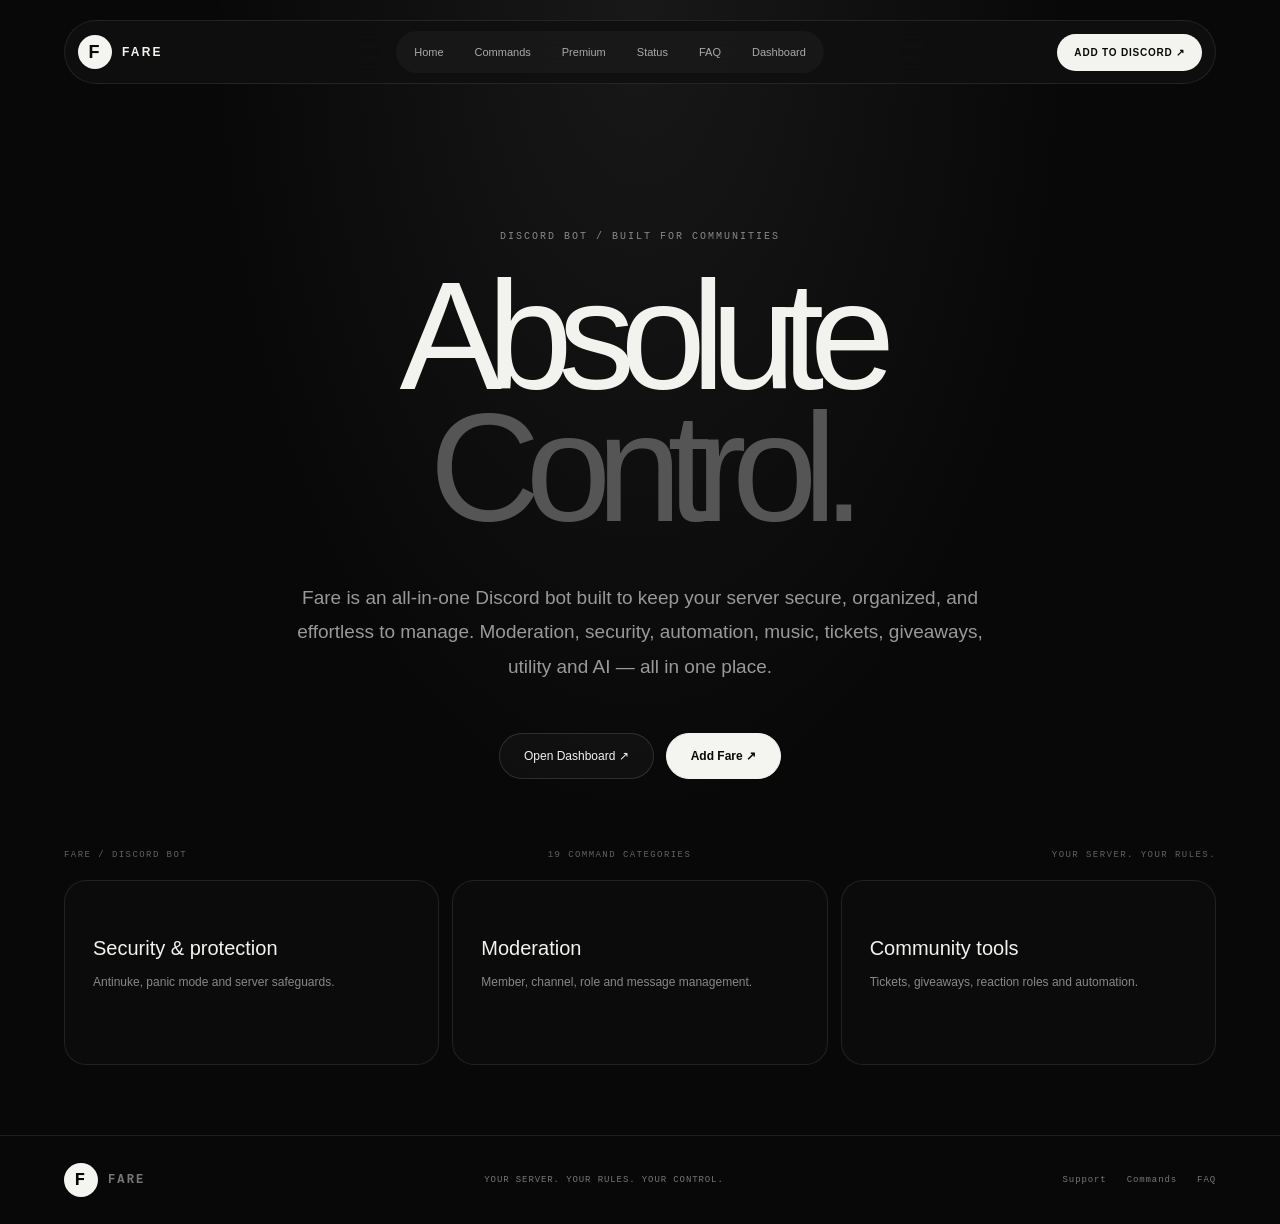
==== commit ea89bb69: "Build ZEON-inspired separate Fare pages: index.html" ====
--- a/index.html
+++ b/index.html
@@ -1,103 +1 @@
-<!doctype html>
-<html lang="en">
-<head>
-<meta charset="utf-8"><meta name="viewport" content="width=device-width,initial-scale=1"><meta name="theme-color" content="#090909">
-<meta name="description" content="Fare is an all-in-one Discord bot for moderation, security, automation, music and community management.">
-<title>Fare — Your server. Your rules. Your control.</title>
-<link rel="icon" href="assets/fare-mark.svg" type="image/svg+xml">
-<link rel="preconnect" href="https://fonts.googleapis.com"><link rel="preconnect" href="https://fonts.gstatic.com" crossorigin>
-<link href="https://fonts.googleapis.com/css2?family=DM+Mono:wght@400;500&family=Inter:wght@300;400;500;600;700;800&display=swap" rel="stylesheet">
-<style>
-:root{color-scheme:dark;--bg:#090909;--panel:#101010;--panel2:#141414;--fg:#f3f3f0;--muted:#858580;--line:#ffffff17;--lime:#d9ff72;--mono:'DM Mono',monospace}*{box-sizing:border-box}html{scroll-behavior:smooth;scroll-padding-top:100px}body{margin:0;background:var(--bg);color:var(--fg);font-family:Inter,Arial,sans-serif}a{color:inherit;text-decoration:none}button,input{font:inherit}button{cursor:pointer}
-body:before{content:"";position:fixed;inset:0;z-index:-1;pointer-events:none;background:linear-gradient(#ffffff08 1px,transparent 1px),linear-gradient(90deg,#ffffff08 1px,transparent 1px);background-size:80px 80px;mask-image:linear-gradient(#000,transparent 80%)}
-.shell{max-width:1280px;margin:auto;padding:0 26px}.nav-wrap{position:fixed;top:18px;left:0;right:0;z-index:20;padding:0 20px}.nav{max-width:1280px;margin:auto;padding:10px 12px 10px 16px;border:1px solid var(--line);border-radius:99px;background:#0c0c0cdb;backdrop-filter:blur(20px);display:flex;align-items:center;justify-content:space-between;gap:16px;box-shadow:0 14px 50px #0009}.brand{display:flex;align-items:center;gap:10px;font-size:13px;font-weight:800;letter-spacing:.2em}.mark{width:31px;height:31px;display:block}.navlinks{display:flex;align-items:center;gap:3px}.navlinks a{font-size:11px;color:#92928c;padding:11px 13px;border-radius:30px}.navlinks a:hover,.navlinks a.active{background:#ffffff0c;color:white}.navright{display:flex;align-items:center;gap:9px}.pill{display:inline-flex;align-items:center;justify-content:center;padding:13px 18px;border-radius:99px;background:#f2f2ee;color:#090909;font-size:10px;font-weight:800;letter-spacing:.1em;text-transform:uppercase;border:1px solid #f2f2ee;transition:.2s}.pill:hover{transform:translateY(-2px)}.pill.ghost{background:transparent;color:#eee;border-color:var(--line)}.hamb{display:none;background:none;border:0;color:white;font-size:21px}
-.hero{min-height:820px;height:100svh;max-height:1050px;display:grid;place-items:center;text-align:center;padding:140px 20px 100px;position:relative;overflow:hidden}.hero:before{content:"";position:absolute;inset:0;background:radial-gradient(ellipse at 50% 44%,#ffffff12,transparent 48%),radial-gradient(ellipse at 80% 90%,#d9ff7209,transparent 30%)}.hero:after{content:"";position:absolute;inset:0;pointer-events:none;background:linear-gradient(90deg,transparent 49.95%,#ffffff0b 50%,transparent 50.05%);opacity:.6}.hero-content{position:relative;z-index:1;max-width:900px}.eyebrow,.micro{font:10px var(--mono);letter-spacing:.18em;text-transform:uppercase;color:#8d8d87}.eyebrow{display:inline-flex;gap:10px;align-items:center;border:1px solid var(--line);border-radius:99px;padding:10px 14px;background:#ffffff08}.live-dot{width:6px;height:6px;border-radius:50%;background:var(--lime);box-shadow:0 0 12px var(--lime)}h1{font-size:clamp(76px,13vw,158px);line-height:.82;letter-spacing:-.105em;font-weight:500;margin:38px 0 28px}h1 span{color:#62625e}.hero p{max-width:670px;margin:auto;color:#999991;font-size:clamp(14px,1.8vw,18px);font-weight:300;line-height:1.8}.hero-actions{display:flex;justify-content:center;gap:10px;margin-top:34px;flex-wrap:wrap}.hero-note{position:absolute;bottom:30px;left:5%;right:5%;display:flex;justify-content:space-between;color:#676761;font:9px var(--mono);letter-spacing:.15em;text-transform:uppercase}
-.section{padding:115px 0}.section-head{display:flex;justify-content:space-between;align-items:end;gap:28px;margin-bottom:42px}.kicker{font:10px var(--mono);letter-spacing:.2em;color:#74746e;text-transform:uppercase;margin-bottom:17px}.section h2{font-size:clamp(42px,6vw,74px);font-weight:500;letter-spacing:-.08em;line-height:.96;margin:0}.section h2 span{color:#666660}.intro{max-width:390px;color:#8b8b84;font-size:13px;line-height:1.85;font-weight:300}.statgrid{display:grid;grid-template-columns:repeat(3,1fr);border:1px solid var(--line);border-radius:20px;overflow:hidden}.stat{padding:27px 30px;border-right:1px solid var(--line)}.stat:last-child{border:0}.stat b{font-size:35px;font-weight:500;letter-spacing:-.07em}.stat span{display:block;margin-top:7px;font:9px var(--mono);letter-spacing:.14em;text-transform:uppercase;color:#777}
-.cards{display:grid;grid-template-columns:repeat(3,1fr);gap:12px}.card{min-height:220px;padding:26px;border:1px solid var(--line);border-radius:19px;background:#ffffff04;display:flex;flex-direction:column;justify-content:space-between;transition:.2s}.card:hover{background:#ffffff09;border-color:#ffffff35;transform:translateY(-3px)}.card-icon{width:42px;height:42px;border:1px solid var(--line);border-radius:13px;display:grid;place-items:center;color:#ddd;font-size:18px}.card h3{font-size:20px;font-weight:500;letter-spacing:-.05em;margin:22px 0 8px}.card p{font-size:12px;color:#898982;line-height:1.75;margin:0;font-weight:300}
-.banner{min-height:300px;border:1px solid var(--line);border-radius:23px;overflow:hidden;position:relative;background:radial-gradient(ellipse at 20% 80%,#6e6e6e20,transparent 35%),linear-gradient(110deg,#030303 0%,#141414 55%,#080808 100%);display:flex;align-items:center;padding:45px}.banner:after{content:"F A R E";position:absolute;right:5%;top:50%;transform:translateY(-50%);font-size:clamp(55px,12vw,150px);font-weight:800;letter-spacing:.13em;color:#ffffff0b;white-space:nowrap}.banner-copy{position:relative;z-index:1;max-width:520px}.banner-copy h3{font-size:clamp(30px,5vw,52px);letter-spacing:-.07em;font-weight:500;margin:12px 0}.banner-copy p{color:#92928b;font-size:13px;line-height:1.8;max-width:420px}
-.command-layout{display:grid;grid-template-columns:245px 1fr;gap:18px}.command-side,.command-main{border:1px solid var(--line);border-radius:18px;background:#ffffff03}.command-side{padding:16px;height:max-content;position:sticky;top:105px}.side-title{font:9px var(--mono);letter-spacing:.16em;color:#666;text-transform:uppercase;padding:8px 10px 13px}.cat-btn{display:flex;width:100%;justify-content:space-between;align-items:center;text-align:left;padding:10px;border:0;border-radius:9px;background:transparent;color:#999;font-size:11px}.cat-btn:hover,.cat-btn.active{background:#ffffff0d;color:#fff}.cat-btn small{font:9px var(--mono);color:#666}.command-main{padding:22px;min-height:450px}.searchbox{display:flex;gap:10px;align-items:center;border:1px solid var(--line);border-radius:11px;background:#080808;padding:0 14px;margin-bottom:17px}.searchbox span{color:#6d6d67}.searchbox input{width:100%;padding:14px 0;background:transparent;border:0;outline:0;color:white;font-size:12px}.command-top{display:flex;justify-content:space-between;gap:12px;align-items:center;margin:7px 0 17px}.command-top h3{font-size:19px;font-weight:500;letter-spacing:-.04em;margin:0}.command-top span{font:9px var(--mono);color:#777}.command-grid{display:grid;grid-template-columns:repeat(2,1fr);gap:8px}.cmd{border:1px solid var(--line);border-radius:10px;padding:12px 13px;background:#ffffff03;min-width:0}.cmd code{font:11px var(--mono);color:#eee;overflow-wrap:anywhere}.cmd small{display:block;color:#666;font:9px var(--mono);margin-top:6px}.empty{padding:35px;text-align:center;color:#777;font-size:12px}
-.faq{border-top:1px solid var(--line)}details{border-bottom:1px solid var(--line);padding:19px 0}summary{list-style:none;cursor:pointer;display:flex;justify-content:space-between;gap:20px;font-size:14px;color:#e8e8e3}summary::-webkit-details-marker{display:none}summary:after{content:"+";color:#888;font:18px var(--mono)}details[open] summary:after{content:"−"}details p{max-width:750px;color:#898982;font-size:12px;line-height:1.8;margin:14px 0 0}
-.notice{border:1px solid var(--line);border-radius:18px;background:#ffffff04;padding:26px;color:#92928b;font-size:13px;line-height:1.8}.notice strong{color:#eee;font-weight:500}.premium-grid{display:grid;grid-template-columns:repeat(2,1fr);gap:12px}.premium-card{border:1px solid var(--line);border-radius:18px;padding:26px;background:#ffffff04}.premium-card h3{font-size:20px;font-weight:500;margin:0 0 10px}.premium-card p{font-size:12px;color:#888;line-height:1.8;margin:0}
-.cta{margin:0 0 90px;padding:75px 25px;border:1px solid var(--line);border-radius:24px;text-align:center;background:radial-gradient(ellipse at 50% 0%,#ffffff12,transparent 65%),#ffffff03}.cta h2{font-size:clamp(44px,7vw,78px);font-weight:500;letter-spacing:-.09em;line-height:.94;margin:0 0 17px}.cta p{max-width:480px;margin:0 auto;color:#888;font-size:13px;line-height:1.8}.footer{border-top:1px solid var(--line);padding:28px 0 40px}.footer-inner{display:flex;justify-content:space-between;align-items:center;gap:18px;color:#666;font:9px var(--mono);letter-spacing:.1em;text-transform:uppercase}.footlinks{display:flex;gap:20px}.footlinks a:hover{color:white}
-@media(max-width:850px){.navlinks{display:none;position:absolute;top:60px;left:10px;right:10px;padding:10px;border:1px solid var(--line);border-radius:17px;background:#101010;flex-direction:column;align-items:stretch}.navlinks.open{display:flex}.navlinks a{padding:13px}.hamb{display:block}.navright .ghost{display:none}.section-head{display:block}.intro{margin-top:20px}.command-layout{grid-template-columns:1fr}.command-side{position:static;display:flex;flex-wrap:wrap;gap:4px}.side-title{width:100%}.cat-btn{width:auto}.cards{grid-template-columns:repeat(2,1fr)}}
-@media(max-width:540px){.shell{padding:0 17px}.nav-wrap{top:10px;padding:0 10px}.nav{padding:8px 10px}.brand{font-size:11px}.mark{width:28px;height:28px}.navright .pill{padding:11px 12px;font-size:9px}.hero{min-height:720px;padding:120px 18px 95px}h1{font-size:clamp(68px,19vw,100px)}.hero p{font-size:13px}.hero-note{left:18px;right:18px;font-size:7px}.section{padding:78px 0}.statgrid{grid-template-columns:1fr}.stat{border-right:0;border-bottom:1px solid var(--line);padding:20px}.stat:last-child{border-bottom:0}.cards,.premium-grid,.command-grid{grid-template-columns:1fr}.card{min-height:185px}.banner{min-height:270px;padding:27px}.banner:after{font-size:60px;right:-20px}.command-main{padding:13px}.command-side{padding:10px}.cat-btn{font-size:10px;padding:9px}.command-top h3{font-size:17px}.footer-inner{align-items:flex-start;flex-direction:column}.footlinks{flex-wrap:wrap}}
-</style>
-</head>
-<body>
-<div class="nav-wrap"><nav class="nav"><a class="brand" href="#home"><img class="mark" src="assets/fare-mark.svg" alt=""><span>FARE</span></a><div class="navlinks" id="navlinks"><a href="#home">Home</a><a href="#features">Features</a><a href="#commands">Commands</a><a href="#premium">Premium</a><a href="#faq">FAQ</a></div><div class="navright"><a class="pill ghost" href="https://discord.gg/44CqKtxVeD">Support</a><a class="pill" href="https://discord.com/oauth2/authorize?client_id=1514506916993306744&permissions=8&integration_type=0&scope=bot+applications.commands">Add to Discord ↗</a><button class="hamb" id="hamb" aria-label="Toggle menu">☰</button></div></nav></div>
-<main id="home">
-<section class="hero"><div class="hero-content"><div class="eyebrow"><i class="live-dot"></i> YOUR SERVER, IN GOOD HANDS</div><h1>Your server.<br><span>Your control.</span></h1><p>Fare is an all-in-one Discord bot built to keep your server secure, organized, and effortless to manage. From moderation and automod to music, tickets, giveaways, utility, and AI — everything you need, in one place.</p><div class="hero-actions"><a class="pill" href="https://discord.com/oauth2/authorize?client_id=1514506916993306744&permissions=8&integration_type=0&scope=bot+applications.commands">Invite Fare ↗</a><a class="pill ghost" href="#commands">Explore commands ↓</a></div></div><div class="hero-note"><span>FARE / DISCORD BOT</span><span>19 FEATURE CATEGORIES</span><span>BUILT FOR COMMUNITIES</span></div></section>
-<div class="shell">
-<section class="section" id="features"><div class="section-head"><div><div class="kicker">01 — The toolkit</div><h2>Everything you need.<br><span>Nothing you don't.</span></h2></div><p class="intro">One bot to handle the busywork, keep your server protected, and give your members more ways to connect.</p></div><div class="statgrid"><div class="stat"><b>19</b><span>Command categories</span></div><div class="stat"><b>All-in-one</b><span>One bot for your server</span></div><div class="stat"><b>Fare</b><span>Built for communities</span></div></div><div style="height:14px"></div><div class="cards">
-<article class="card"><div class="card-icon">⌁</div><div><h3>Security & protection</h3><p>Antinuke, panic mode, mainrole and configurable server safeguards.</p></div></article>
-<article class="card"><div class="card-icon">◇</div><div><h3>Moderation</h3><p>Manage members, channels, roles, messages and quarantine workflows.</p></div></article>
-<article class="card"><div class="card-icon">⌘</div><div><h3>Automation</h3><p>Automod, word blacklist, autoresponders, autoreact and sticky messages.</p></div></article>
-<article class="card"><div class="card-icon">♫</div><div><h3>Music & fun</h3><p>Music playback, filters, games, reactions and community commands.</p></div></article>
-<article class="card"><div class="card-icon">▤</div><div><h3>Server utilities</h3><p>Information, lists, reaction roles, media tools and invite tracking.</p></div></article>
-<article class="card"><div class="card-icon">▣</div><div><h3>Tickets & logs</h3><p>Ticket panels, transcripts, event logging and voice-channel tools.</p></div></article>
-</div></section>
-<section class="section" style="padding-top:15px"><div class="banner"><div class="banner-copy"><div class="micro">FARE / YOUR SERVER COMPANION</div><h3>One system.<br>More control.</h3><p>Powerful tools, brought together in a clean and focused experience. Spend less time managing bots and more time building your community.</p><a class="pill ghost" href="https://discord.gg/44CqKtxVeD">Meet the community ↗</a></div></div></section>
-<section class="section" id="commands"><div class="section-head"><div><div class="kicker">02 — Command directory</div><h2>Find your<br><span>next command.</span></h2></div><p class="intro">Browse Fare's command categories or search for a command. Subcommands are grouped under their parent command.</p></div><div class="command-layout"><aside class="command-side" id="categories"><div class="side-title">Categories / 19</div></aside><div class="command-main"><label class="searchbox"><span>⌕</span><input id="commandSearch" type="search" placeholder="Search commands or categories…" autocomplete="off"></label><div class="command-top"><h3 id="commandTitle">General</h3><span id="commandCount"></span></div><div class="command-grid" id="commandGrid"></div></div></div></section>
-<section class="section" id="premium"><div class="section-head"><div><div class="kicker">03 — Premium</div><h2>More room<br><span>to do more.</span></h2></div><p class="intro">Fare includes a dedicated Premium category. Specific plans, prices and purchase options have not been published here yet.</p></div><div class="premium-grid"><div class="premium-card"><h3>Premium commands</h3><p>The bot includes a Premium command category. Availability and included benefits depend on the current Fare configuration.</p></div><div class="premium-card"><h3>Want the details?</h3><p>Visit the official support server for current Premium information. No prices or benefits are guessed on this page.</p><p style="margin-top:18px"><a class="pill ghost" href="https://discord.gg/44CqKtxVeD">Ask in support ↗</a></p></div></div></section>
-<section class="section" id="faq"><div class="section-head"><div><div class="kicker">04 — Questions</div><h2>Good to<br><span>know.</span></h2></div><p class="intro">A few quick answers about getting started with Fare.</p></div><div class="faq">
-<details open><summary>How do I add Fare to my server?</summary><p>Use the Add to Discord button and follow Discord's authorization steps. Review the permissions requested before approving.</p></details>
-<details><summary>Where can I get support?</summary><p>Join the Fare support server using the Support link on this page.</p></details>
-<details><summary>How do I find a command?</summary><p>Open the command directory, choose a category or type a command name into the search box. The directory reflects the command list supplied for this website.</p></details>
-<details><summary>Does Fare have a web dashboard?</summary><p>A working dashboard URL and OAuth configuration have not been provided, so this site does not display a non-functional dashboard button.</p></details>
-<details><summary>Where can I find Premium pricing?</summary><p>Premium pricing and purchase details have not been provided for publication. Check the support server for current information.</p></details>
-</div></section>
-<section class="section" id="status"><div class="section-head"><div><div class="kicker">05 — Service information</div><h2>Clear about<br><span>what's live.</span></h2></div></div><div class="notice"><strong>Status monitoring is not connected yet.</strong><br>This page does not claim live uptime or real-time service health. A verified status feed can be added when Fare has a public monitoring endpoint.</div></section>
-<section class="cta"><div class="kicker">READY WHEN YOU ARE</div><h2>Bring your server<br>together with Fare.</h2><p>Get started with the tools your community needs, all in one Discord bot.</p><div class="hero-actions"><a class="pill" href="https://discord.com/oauth2/authorize?client_id=1514506916993306744&permissions=8&integration_type=0&scope=bot+applications.commands">Add Fare to Discord ↗</a><a class="pill ghost" href="https://discord.gg/44CqKtxVeD">Join support ↗</a></div></section>
-</div></main>
-<footer class="footer"><div class="shell footer-inner"><a class="brand" href="#home"><img class="mark" src="assets/fare-mark.svg" alt=""><span>FARE</span></a><span>© <span id="year"></span> Fare. Your server. Your rules.</span><div class="footlinks"><a href="#commands">Commands</a><a href="#premium">Premium</a><a href="#status">Status</a><a href="https://discord.gg/44CqKtxVeD">Support</a></div></div></footer>
-<script>
-const invite='https://discord.com/oauth2/authorize?client_id=1514506916993306744&permissions=8&integration_type=0&scope=bot+applications.commands';
-const raw=[
-['General','Basic Commands','afk|membercount|boostcount|joinedat|serverinfo|userinfo|channelinfo|roleinfo|avatar|banner|servericon|serverbanner|profile|vote'],
-['General','Bot Information','invite|stats|botinfo|ping|uptime|users|documentation|website|variables|purchase'],
-['General','List Commands','list|list bots|list admins|list mods|list roles|list inrole|list early|list createdat|list bans|list invoice|list activedeveloper|list bughunters|list hypesquad|list pending|list channels|list users|list timeouts|list joinedat|list hasperms|list boosters|list emojis'],
-['Security','Antinuke','antinuke|antinuke disable|antinuke logging|antinuke autorecovery|antinuke whitelist|antinuke manage|antinuke betrayalguard|antinuke enable|antinuke whitelisted|antinuke limit|antinuke owneronly|antinuke config|antinuke wizard'],
-['Security','Mainrole','mainrole|mainrole remove|mainrole add|mainrole show|mainrole reset'],
-['Security','Panicmode','panicmode|panicmode enable|panicmode reset|panicmode setup|panicmode deactivate|panicmode activate|panicmode disable|panicmode show'],
-['Automod','Automod','automod|automod reset|automod settings|automod whitelist|automod disable|automod enable|automod wlshow|automod logging|automod manage'],
-['Automod','Word Blacklist','blword|blword reset|blword add|blword remove|blword show|blword guide'],
-['Moderation','Basic Commands','ban|softban|kick|mute|unmute|unban|nick|clone|nuke|hideall|unhideall|lockall|unlockall|unbanall|lock|unlock|hide|unhide|slowmode|unslowmode|channel|channel create|channel deleteafter|channel rename|channel transfer|channel delete|enlarge|steal|deleteemoji|deletesticker|snipe'],
-['Moderation','Role Commands','role|role delete|role remove|role icon|role add|role bots|role colour|role taskcancel|role rename|role all|role create|role humans|rrole|rrole bots|rrole humans|rrole all'],
-['Moderation','Purge Commands','clear|clear user|clear bots|clear image|clear reactions|clear contain|clear embed|clear all|clear emoji|clear files|clear mentions|purgeuser|purgebots'],
-['Moderation','Quarantine Commands','quarantine|quarantine show|quarantine config|quarantine add|quarantine setup|quarantine remove|quarantine reset|unquarantine'],
-['Embed System','Embed Commands','embed|embed save|embed edit|embed create|embed import|embed export|embed send|embed rename|embed delete|embed show'],
-['Embed System','Variable Command','variables [module] [category]'],
-['Utility','Media Commands','media|media show|media add|media reset|media bypass|media bypass remove|media bypass add|media bypass reset|media bypass show|media remove'],
-['Utility','Reaction Role','reactionrole|reactionrole remove|reactionrole add|reactionrole format|reactionrole addmany|reactionrole maxroles|reactionrole edit|reactionrole clear|reactionrole show|reactionrole clone|reactionrole info'],
-['Autoresponders','Auto Responders','autoresponder|autoresponder reset|autoresponder add|autoresponder editreply|autoresponder remove|autoresponder rename|autoresponder show'],
-['Autoresponders','Auto Reactors','autoreact|autoreact reset|autoreact rename|autoreact remove|autoreact editemojis|autoreact add|autoreact show'],
-['Timer','Timer','tstart|tpause|tresume|tend'],
-['Giveaway','Giveaways','gcreate|gend|greroll|glist|gdelete'],
-['Music','Music Commands','play|nowplaying|autoplay|history|queue|lavalink|join|leave|forcefix|pause|resume|volume|replay|seek|forward|rewind|loop|247|shuffle|clearqueue|remove|move|skip|skipinto|lyrics'],
-['Music','Filter Commands','filter|filter toggle|filter reset'],
-['Fun Commands','Fun Commands','airkiss|angrystare|bite|bonk|brofist|cuddle|handhold|hug|kiss|lick|nom|nuzzle|pat|pinch|poke|punch|slap|smack|stare|tickle|wave|bleh|blush|celebrate|cheers|clap|confused|cool|cry|dance|drool|evillaugh|facepalm|happy|headbang|huh|laugh|love|mad|nervous|no|nosebleed|nyah|peek|pout|roll|run|sad|scared|shout|shrug|shy|sigh|sing|sip|sleep|slowclap|smile|smug|sneeze|sorry|stop|surprised|sweat|thumbsup|tired|wink|yawn|yay|yes'],
-['Fun Commands','More Fun','eightball|reverse|mock|doublestruck|emojipasta|morse|biden|pikachu|oogway|drake|pooh|sadcat|factsmeme|unforgivable|caution|opinion|gun|drip|blur|invert|greyscale|advertise|mnm|pickup|showerthought|clown|jailed|wanted|pet|alert|supreme|whowouldwin|nokia|uncover|jokeoverhead|huerotate|quote|couldread|caption|colorify|cat|joke|fact|truth|dare|hack|token'],
-['Sticky','Sticky Message','sticky|sticky show|sticky channel|sticky channel remove|sticky channel add|sticky remove|sticky bump|sticky reset|sticky add'],
-['Tickets','Ticket Commands','ticket|ticket transcript|ticket delete|ticket add|ticket greetmsg|ticket maxtickets|ticket remove|ticket autotranscript|ticket category|ticket logging|ticket rename|ticket reopen|ticket list|ticket support|ticket support reset|ticket support remove|ticket support show|ticket support add|ticket panel|ticket type|ticket type create|ticket type delete|ticket type edit|ticket close'],
-['Logging','Logging Commands','logging|logging setup|logging setup channel|logging setup auto|logging setup clear|logging disable|logging enable|logging wizard|logging config|logging remove|logging ignore|logging ignore remove|logging ignore add|logging ignore voice|logging ignore embed'],
-['Voice Commands','Voice Commands','voice|voice unlock|voice mute|voice unprivate|voice undeafenall|voice deafen|voice muteall|voice moveall|voice pullall|voice private|voice deafenall|voice move|voice unmute|voice kick|voice lock|voice kickall|voice unmuteall|voice pull|voice undeafen'],
-['Voice Commands','VC Roles','vcrole|vcrole set|vcrole disable|vcrole enable|vcrole show|vcrole reset'],
-['Bot Settings','Profile','profile|profileedit'],
-['Bot Settings','Branding','customize'],
-['Bot Settings','Prefix','prefix|prefix show|prefix set|prefix add|prefix reset|prefix remove'],
-['Invite Tracker','Invite Commands','invites|invite|inviter|invites leaderboard|invites info'],
-['Invite Tracker','Management','invites reset|invites add|invites remove|invites fake'],
-['Invite Tracker','Tracking','invites joins|invites leaves'],
-['Invite Tracker','Configuration','invites setup|invites config'],
-['AI','AI','ai'],
-['Premium','Premium','premium']
-];
-const categories=[...new Set(raw.map(x=>x[0]))];
-const catEl=document.getElementById('categories'),grid=document.getElementById('commandGrid'),title=document.getElementById('commandTitle'),count=document.getElementById('commandCount'),search=document.getElementById('commandSearch');
-let active='General';
-categories.forEach((c,i)=>{const b=document.createElement('button');b.className='cat-btn'+(!i?' active':'');b.innerHTML='<span>'+c+'</span><small>'+String(i+1).padStart(2,'0')+'</small>';b.addEventListener('click',()=>{active=c;catEl.querySelectorAll('button').forEach(x=>x.classList.toggle('active',x===b));search.value='';render()});catEl.appendChild(b)});
-function render(){const q=search.value.trim().toLowerCase();let entries=[];raw.filter(r=>r[0]===active).forEach(r=>r[2].split('|').forEach(cmd=>entries.push({cmd,group:r[1]})));if(q)entries=raw.flatMap(r=>r[2].split('|').map(cmd=>({cmd,group:r[1],cat:r[0]}))).filter(x=>(x.cmd+' '+x.group+' '+x.cat).toLowerCase().includes(q));title.textContent=q?'Search results':active;count.textContent=entries.length+' COMMANDS';grid.innerHTML='';if(!entries.length){grid.innerHTML='<div class="empty">No matching commands found.</div>';return}entries.forEach(x=>{const d=document.createElement('div');d.className='cmd';const code=document.createElement('code');code.textContent=x.cmd;const small=document.createElement('small');small.textContent=q?x.cat+' / '+x.group:x.group;d.append(code,small);grid.appendChild(d)})}
-search.addEventListener('input',render);render();
-document.getElementById('hamb').addEventListener('click',()=>document.getElementById('navlinks').classList.toggle('open'));document.querySelectorAll('.navlinks a').forEach(a=>a.addEventListener('click',()=>document.getElementById('navlinks').classList.remove('open')));document.getElementById('year').textContent=new Date().getFullYear();
-</script>
-</body></html>+<!doctype html><html lang="en"><head><meta charset="utf-8"><meta name="viewport" content="width=device-width,initial-scale=1"><meta name="theme-color" content="#080808"><title>Home — Fare</title><link rel="stylesheet" href="/assets/site.css"><script defer src="/assets/site.js"></script></head><body><nav class="nav"><a class="brand" href="/"><span class="brandmark">F</span><b>FARE</b></a><div class="links"><a href="/">Home</a><a href="/commands/">Commands</a><a href="/purchase/">Premium</a><a href="/status/">Status</a><a href="/faq/">FAQ</a><a href="/dashboard/">Dashboard</a></div><a class="invite" href="https://discord.com/oauth2/authorize?client_id=1514506916993306744&permissions=8&integration_type=0&scope=bot+applications.commands">Add to Discord ↗</a><button class="menu">☰</button></nav><main><section class="hero"><div class="eyebrow">DISCORD BOT / BUILT FOR COMMUNITIES</div><h1>Absolute<br><span>Control.</span></h1><p>Fare is an all-in-one Discord bot built to keep your server secure, organized, and effortless to manage. Moderation, security, automation, music, tickets, giveaways, utility and AI — all in one place.</p><div class="actions"><a class="btn" href="/dashboard/">Open Dashboard ↗</a><a class="btn primary" href="https://discord.com/oauth2/authorize?client_id=1514506916993306744&permissions=8&integration_type=0&scope=bot+applications.commands">Add Fare ↗</a></div><div class="edge"><span>FARE / DISCORD BOT</span><span>19 COMMAND CATEGORIES</span><span>YOUR SERVER. YOUR RULES.</span></div></section><section class="wrap grid"><article class="card"><h3>Security & protection</h3><p>Antinuke, panic mode and server safeguards.</p></article><article class="card"><h3>Moderation</h3><p>Member, channel, role and message management.</p></article><article class="card"><h3>Community tools</h3><p>Tickets, giveaways, reaction roles and automation.</p></article></section></main><footer><a class="brand" href="/"><span class="brandmark">F</span><b>FARE</b></a><span>YOUR SERVER. YOUR RULES. YOUR CONTROL.</span><div><a href="https://discord.gg/44CqKtxVeD">Support</a><a href="/commands/">Commands</a><a href="/faq/">FAQ</a></div></footer></body></html>
--- a/assets/site.css
+++ b/assets/site.css
@@ -0,0 +1 @@
+*{box-sizing:border-box}body{margin:0;background:#080808;color:#f2f2ef;font-family:Inter,Arial,sans-serif;background-image:radial-gradient(ellipse at 50% 0%,#fff1,transparent 48%)}a{color:inherit;text-decoration:none}.nav{position:fixed;z-index:9;top:20px;left:5%;width:90%;display:flex;align-items:center;justify-content:space-between;padding:10px 13px;border:1px solid #ffffff16;border-radius:50px;background:#101010d9;backdrop-filter:blur(18px)}.brand{display:flex;align-items:center;gap:10px;letter-spacing:.18em;font-size:12px}.brandmark{width:34px;height:34px;border-radius:50%;background:#f4f4f1;color:#090909;display:grid;place-items:center;font-weight:900;font-size:18px}.links{display:flex;gap:5px;padding:5px;border-radius:30px;background:#ffffff08}.links a{font-size:11px;color:#aaa;padding:10px 13px;border-radius:22px}.links a:hover,.links a.active{background:#ffffff12;color:#fff}.invite{font-size:10px;font-weight:700;letter-spacing:.08em;text-transform:uppercase;background:#f3f3ef;color:#090909;padding:13px 17px;border-radius:30px}.menu{display:none;background:none;color:white;border:0;font-size:20px}main{padding:130px 5% 70px;max-width:1500px;margin:auto}.eyebrow{font:10px monospace;color:#888;letter-spacing:.2em;text-transform:uppercase}.hero{min-height:calc(100vh - 150px);display:flex;flex-direction:column;justify-content:center;align-items:center;text-align:center;position:relative}.hero h1{font-size:clamp(76px,12vw,160px);font-weight:500;letter-spacing:-.095em;line-height:.86;margin:28px 0}.hero h1 span{color:#555}.hero p{max-width:700px;color:#999;font-size:clamp(14px,1.7vw,19px);font-weight:300;line-height:1.8}.actions{display:flex;gap:12px;justify-content:center;flex-wrap:wrap;margin-top:30px}.btn{display:inline-block;padding:15px 24px;border:1px solid #ffffff20;border-radius:40px;font-size:12px;background:#ffffff08}.btn.primary{background:#f4f4f1;color:#090909;border-color:#f4f4f1;font-weight:700}.edge{position:absolute;bottom:20px;left:0;right:0;display:flex;justify-content:space-between;color:#62625e;font:9px monospace;letter-spacing:.16em}.wrap{max-width:1180px;margin:auto}.pagehead{padding:90px 0 45px}.pagehead h1{font-size:clamp(54px,9vw,105px);font-weight:500;letter-spacing:-.09em;line-height:.9;margin:18px 0}.pagehead p{color:#999;max-width:620px;font-size:14px;line-height:1.8}.grid{display:grid;grid-template-columns:repeat(3,1fr);gap:13px}.card{border:1px solid #ffffff17;border-radius:22px;background:#ffffff04;padding:28px;min-height:185px}.card h3{font-size:20px;font-weight:500;margin:28px 0 9px}.card p,.muted{font-size:12px;color:#888;line-height:1.8}.panel{border:1px solid #ffffff18;border-radius:20px;background:#ffffff04;padding:24px}.search{width:100%;padding:15px 17px;background:#111;border:1px solid #ffffff20;border-radius:12px;color:white;outline:none;margin-bottom:18px}.command-layout{display:grid;grid-template-columns:220px 1fr;gap:15px}.categories{display:flex;flex-direction:column;gap:4px;align-self:start;position:sticky;top:105px}.categories button{border:0;border-radius:9px;padding:11px;background:transparent;color:#999;text-align:left;font-size:11px;cursor:pointer}.categories button.active,.categories button:hover{background:#ffffff12;color:#fff}.cmds{display:grid;grid-template-columns:repeat(2,1fr);gap:8px}.cmd{border:1px solid #ffffff14;border-radius:10px;padding:13px;background:#ffffff04}.cmd code{font:11px monospace;overflow-wrap:anywhere}.cmd small{display:block;color:#777;font:9px monospace;margin-top:7px}.faq{border-top:1px solid #ffffff20}details{padding:20px 0;border-bottom:1px solid #ffffff20}summary{cursor:pointer;font-size:14px;list-style:none}summary:after{content:'+';float:right;color:#888}details[open] summary:after{content:'−'}details p{color:#999;font-size:12px;line-height:1.8;max-width:750px}.notice{border:1px solid #ffffff20;border-radius:18px;padding:24px;background:#ffffff05;color:#aaa;font-size:13px;line-height:1.8}footer{border-top:1px solid #ffffff17;padding:27px 5%;display:flex;align-items:center;justify-content:space-between;gap:20px;color:#777;font:9px monospace;letter-spacing:.1em}footer div{display:flex;gap:20px}@media(max-width:800px){.links{display:none;position:absolute;top:60px;left:0;right:0;flex-direction:column;background:#111;border:1px solid #ffffff20;border-radius:16px;padding:12px}.links.open{display:flex}.links a{padding:13px}.menu{display:block}.invite{margin-left:auto;margin-right:12px}.grid{grid-template-columns:repeat(2,1fr)}.command-layout{grid-template-columns:1fr}.categories{position:static;flex-direction:row;flex-wrap:wrap}footer{flex-wrap:wrap}}@media(max-width:520px){.nav{top:10px;left:3%;width:94%}.hero{min-height:75vh}.hero h1{font-size:19vw}.grid,.cmds{grid-template-columns:1fr}.pagehead{padding-top:60px}footer{align-items:flex-start;flex-direction:column}}
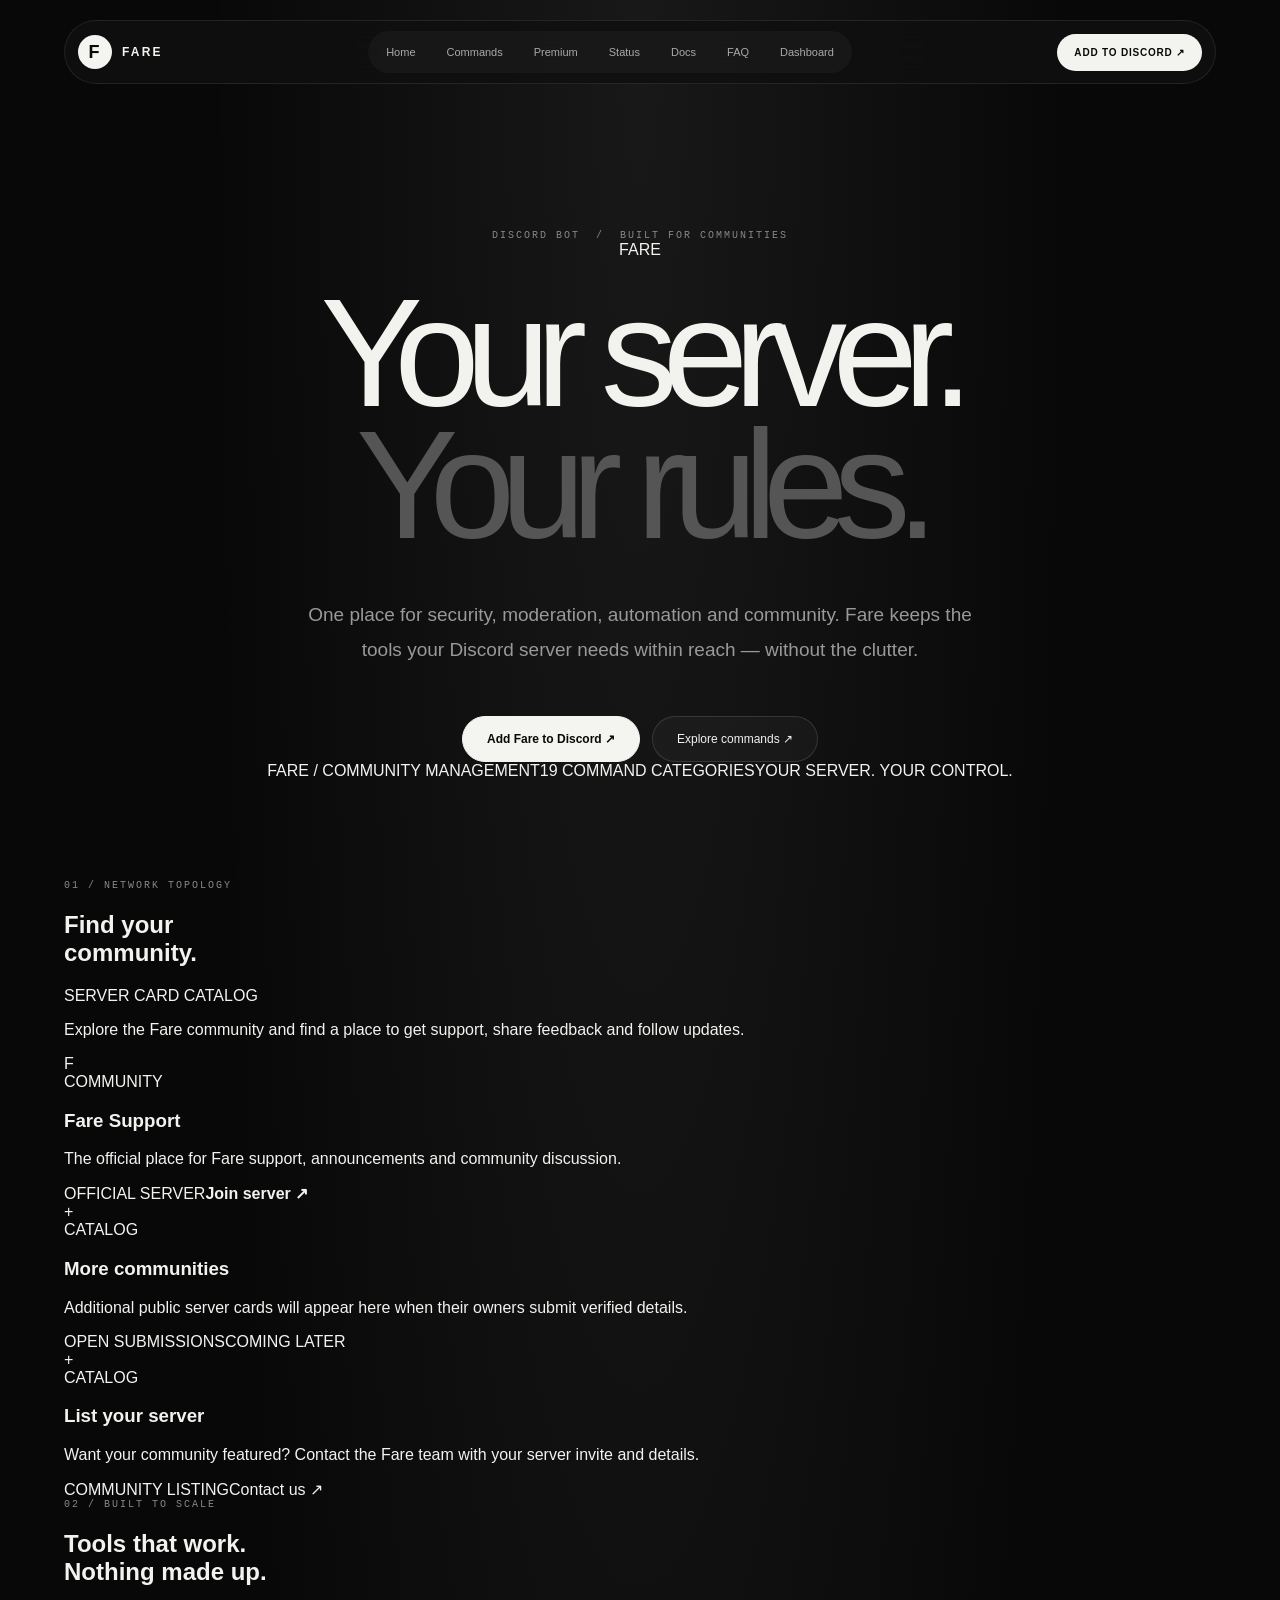
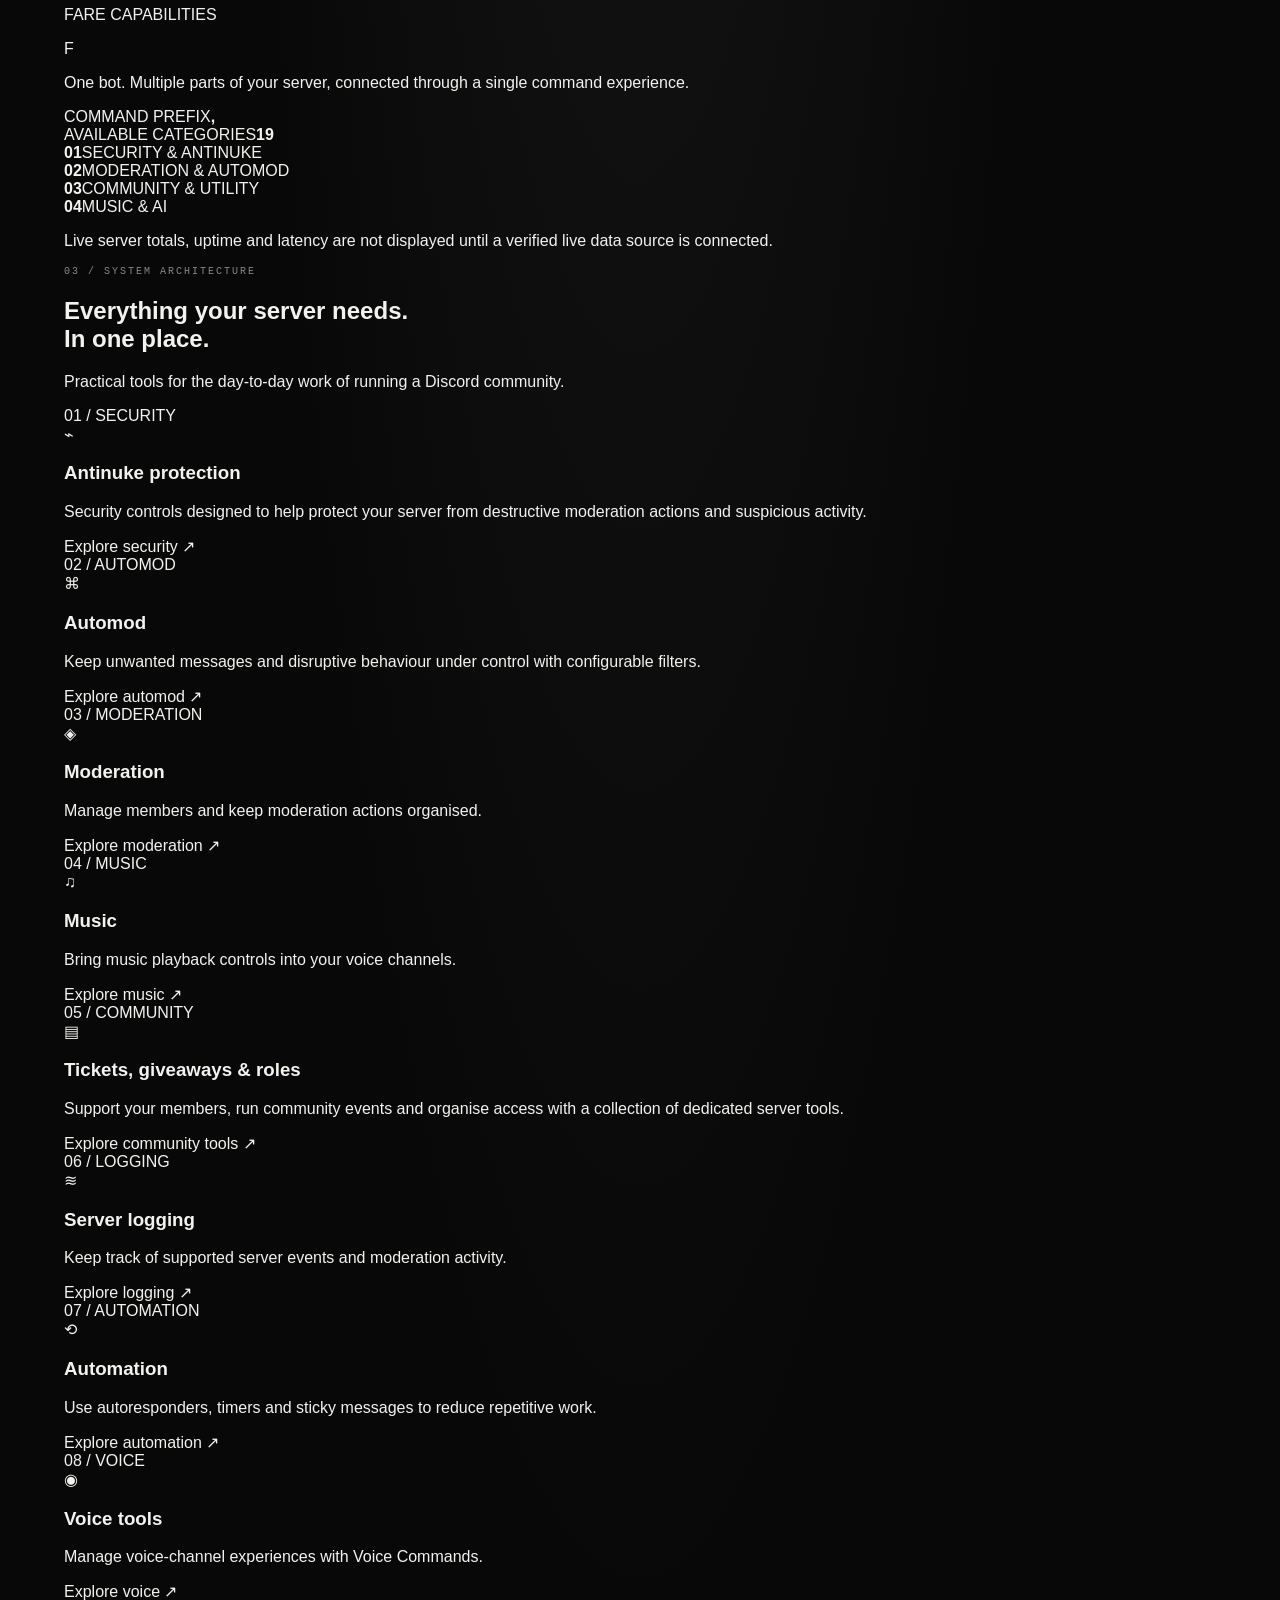
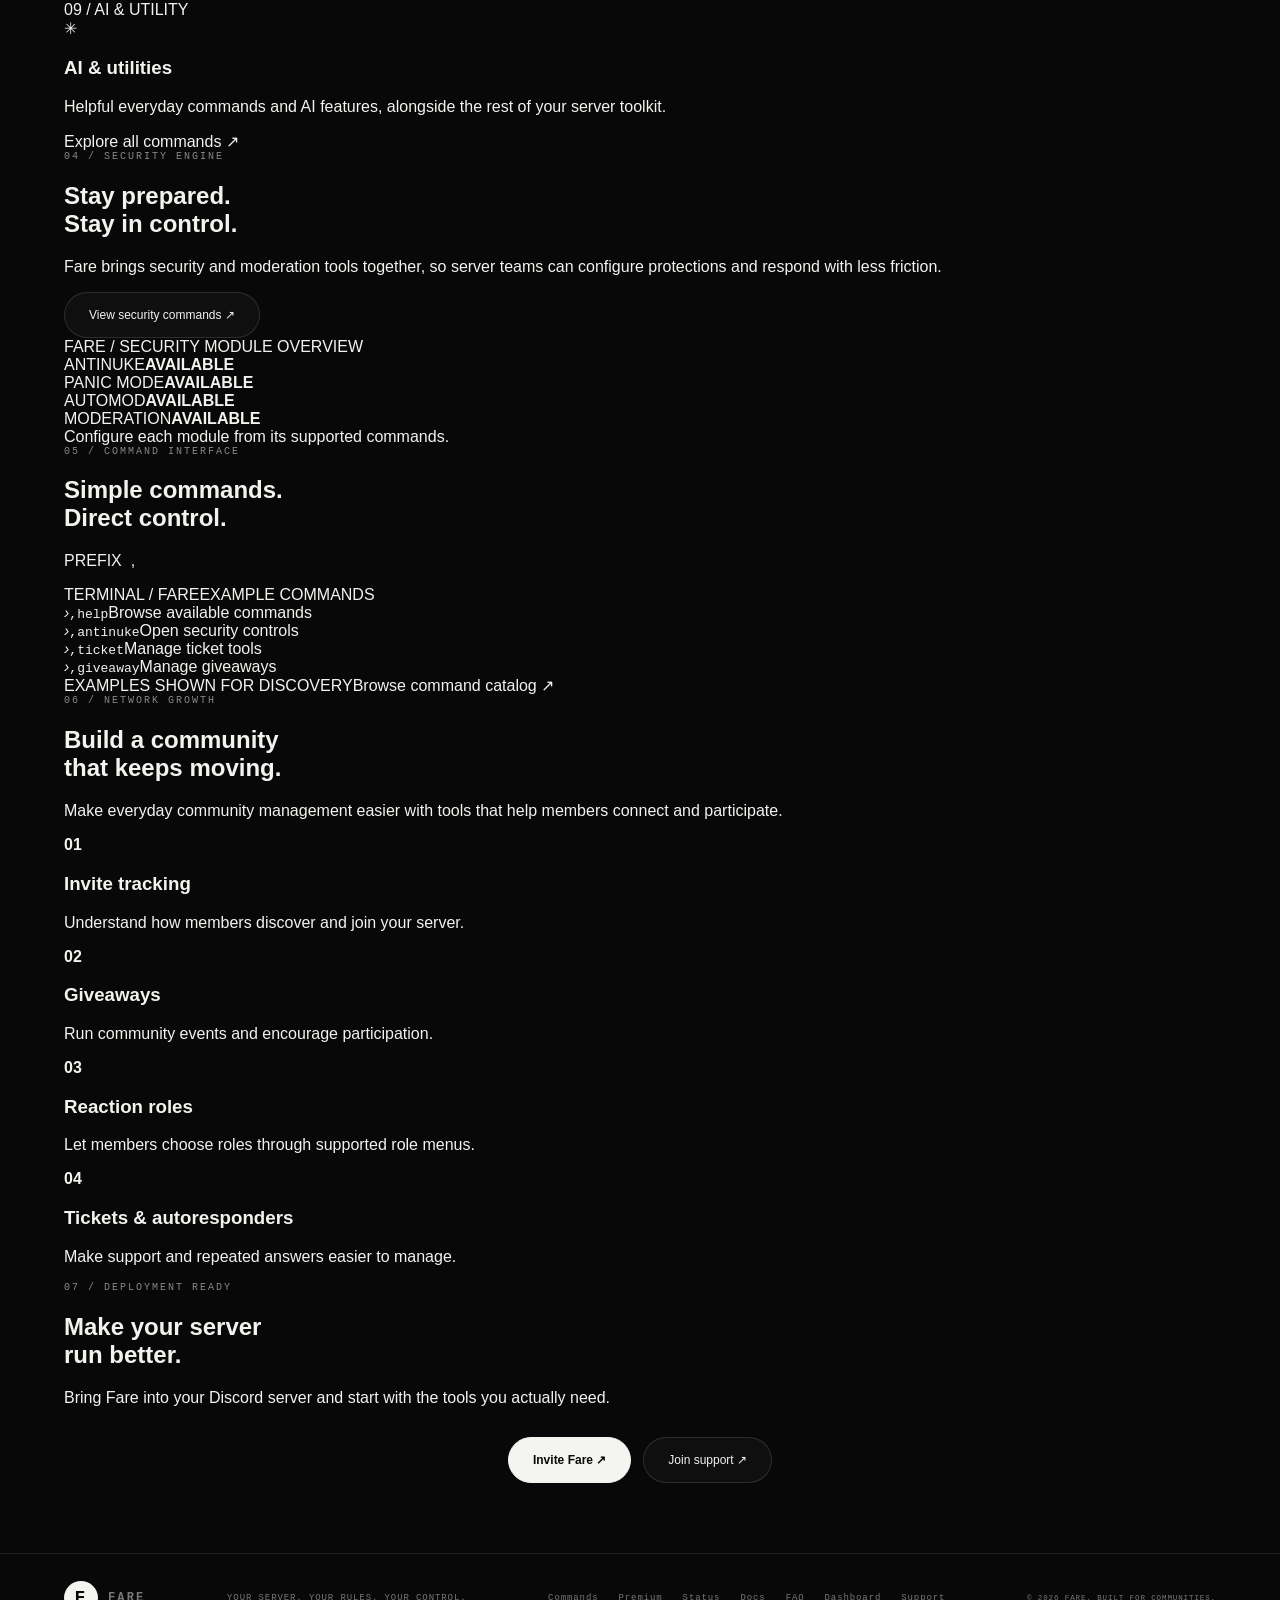
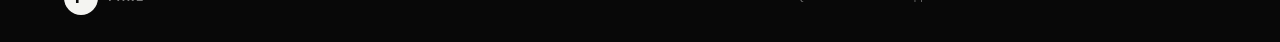
==== commit da54bcb9: "Build full Fare homepage and server card catalog" ====
--- a/index.html
+++ b/index.html
@@ -1 +1,33 @@
-<!doctype html><html lang="en"><head><meta charset="utf-8"><meta name="viewport" content="width=device-width,initial-scale=1"><meta name="theme-color" content="#080808"><title>Home — Fare</title><link rel="stylesheet" href="/assets/site.css"><script defer src="/assets/site.js"></script></head><body><nav class="nav"><a class="brand" href="/"><span class="brandmark">F</span><b>FARE</b></a><div class="links"><a href="/">Home</a><a href="/commands/">Commands</a><a href="/purchase/">Premium</a><a href="/status/">Status</a><a href="/faq/">FAQ</a><a href="/dashboard/">Dashboard</a></div><a class="invite" href="https://discord.com/oauth2/authorize?client_id=1514506916993306744&permissions=8&integration_type=0&scope=bot+applications.commands">Add to Discord ↗</a><button class="menu">☰</button></nav><main><section class="hero"><div class="eyebrow">DISCORD BOT / BUILT FOR COMMUNITIES</div><h1>Absolute<br><span>Control.</span></h1><p>Fare is an all-in-one Discord bot built to keep your server secure, organized, and effortless to manage. Moderation, security, automation, music, tickets, giveaways, utility and AI — all in one place.</p><div class="actions"><a class="btn" href="/dashboard/">Open Dashboard ↗</a><a class="btn primary" href="https://discord.com/oauth2/authorize?client_id=1514506916993306744&permissions=8&integration_type=0&scope=bot+applications.commands">Add Fare ↗</a></div><div class="edge"><span>FARE / DISCORD BOT</span><span>19 COMMAND CATEGORIES</span><span>YOUR SERVER. YOUR RULES.</span></div></section><section class="wrap grid"><article class="card"><h3>Security & protection</h3><p>Antinuke, panic mode and server safeguards.</p></article><article class="card"><h3>Moderation</h3><p>Member, channel, role and message management.</p></article><article class="card"><h3>Community tools</h3><p>Tickets, giveaways, reaction roles and automation.</p></article></section></main><footer><a class="brand" href="/"><span class="brandmark">F</span><b>FARE</b></a><span>YOUR SERVER. YOUR RULES. YOUR CONTROL.</span><div><a href="https://discord.gg/44CqKtxVeD">Support</a><a href="/commands/">Commands</a><a href="/faq/">FAQ</a></div></footer></body></html>+<!doctype html>
+<html lang="en"><head><meta charset="utf-8"><meta name="viewport" content="width=device-width,initial-scale=1"><meta name="theme-color" content="#080808"><meta name="description" content="Fare — your server, your rules, your control. An all-in-one Discord bot for security, moderation and community tools."><title>Fare — Your Server. Your Rules.</title><link rel="stylesheet" href="/assets/site.css"><script defer src="/assets/site.js"></script></head>
+<body>
+<nav class="nav"><a class="brand" href="/"><span class="brandmark">F</span><b>FARE</b></a><div class="links"><a href="/">Home</a><a href="/commands/">Commands</a><a href="/purchase/">Premium</a><a href="/status/">Status</a><a href="/docs/">Docs</a><a href="/faq/">FAQ</a><a href="/dashboard/">Dashboard</a></div><a class="invite" href="https://discord.com/oauth2/authorize?client_id=1514506916993306744&amp;permissions=8&amp;integration_type=0&amp;scope=bot+applications.commands">Add to Discord ↗</a><button class="menu" aria-label="Open navigation">☰</button></nav>
+<main class="home">
+<section class="hero hero-full"><div class="hero-orbit"></div><div class="eyebrow">DISCORD BOT&nbsp; / &nbsp;BUILT FOR COMMUNITIES</div><div class="hero-stamp">F<span>ARE</span></div><h1>Your server.<br><span>Your rules.</span></h1><p>One place for security, moderation, automation and community. Fare keeps the tools your Discord server needs within reach — without the clutter.</p><div class="actions"><a class="btn primary" href="https://discord.com/oauth2/authorize?client_id=1514506916993306744&amp;permissions=8&amp;integration_type=0&amp;scope=bot+applications.commands">Add Fare to Discord ↗</a><a class="btn" href="/commands/">Explore commands ↗</a></div><div class="hero-foot"><span>FARE / COMMUNITY MANAGEMENT</span><span>19 COMMAND CATEGORIES</span><span>YOUR SERVER. YOUR CONTROL.</span></div></section>
+
+<section class="section catalog" id="communities"><div class="section-top"><div><div class="eyebrow">01 / NETWORK TOPOLOGY</div><h2>Find your<br><span>community.</span></h2></div><p class="section-kicker">SERVER CARD CATALOG</p></div><p class="section-copy">Explore the Fare community and find a place to get support, share feedback and follow updates.</p><div class="server-track"><a class="server-card featured-server" href="https://discord.gg/44CqKtxVeD" target="_blank" rel="noopener"><div class="server-card-head"><div class="server-avatar">F</div><span class="server-live"><i></i> COMMUNITY</span></div><div class="server-card-body"><h3>Fare Support</h3><p>The official place for Fare support, announcements and community discussion.</p></div><div class="server-card-foot"><span>OFFICIAL SERVER</span><b>Join server ↗</b></div></a><article class="server-card server-empty"><div class="server-card-head"><div class="server-avatar muted-avatar">+</div><span class="server-live muted-live">CATALOG</span></div><div class="server-card-body"><h3>More communities</h3><p>Additional public server cards will appear here when their owners submit verified details.</p></div><div class="server-card-foot"><span>OPEN SUBMISSIONS</span><span>COMING LATER</span></div></article><article class="server-card server-empty"><div class="server-card-head"><div class="server-avatar muted-avatar">+</div><span class="server-live muted-live">CATALOG</span></div><div class="server-card-body"><h3>List your server</h3><p>Want your community featured? Contact the Fare team with your server invite and details.</p></div><div class="server-card-foot"><span>COMMUNITY LISTING</span><a href="https://discord.gg/44CqKtxVeD">Contact us ↗</a></div></article></div></section>
+
+<section class="section telemetry"><div class="section-top"><div><div class="eyebrow">02 / BUILT TO SCALE</div><h2>Tools that work.<br><span>Nothing made up.</span></h2></div><p class="section-kicker">FARE CAPABILITIES</p></div><div class="telemetry-grid"><div class="telemetry-main"><div class="telemetry-symbol">F</div><p>One bot. Multiple parts of your server, connected through a single command experience.</p><div class="telemetry-line"><span>COMMAND PREFIX</span><b>,</b></div><div class="telemetry-line"><span>AVAILABLE CATEGORIES</span><b>19</b></div></div><div class="telemetry-side"><div class="metric"><strong>01</strong><span>SECURITY &amp; ANTINUKE</span></div><div class="metric"><strong>02</strong><span>MODERATION &amp; AUTOMOD</span></div><div class="metric"><strong>03</strong><span>COMMUNITY &amp; UTILITY</span></div><div class="metric"><strong>04</strong><span>MUSIC &amp; AI</span></div></div></div><p class="fineprint">Live server totals, uptime and latency are not displayed until a verified live data source is connected.</p></section>
+
+<section class="section architecture"><div class="center-heading"><div class="eyebrow">03 / SYSTEM ARCHITECTURE</div><h2>Everything your server needs.<br><span>In one place.</span></h2><p>Practical tools for the day-to-day work of running a Discord community.</p></div><div class="feature-grid">
+<article class="feature-card feature-wide"><span class="feature-index">01 / SECURITY</span><div class="feature-icon">⌁</div><h3>Antinuke protection</h3><p>Security controls designed to help protect your server from destructive moderation actions and suspicious activity.</p><a href="/commands/">Explore security ↗</a></article>
+<article class="feature-card"><span class="feature-index">02 / AUTOMOD</span><div class="feature-icon">⌘</div><h3>Automod</h3><p>Keep unwanted messages and disruptive behaviour under control with configurable filters.</p><a href="/commands/">Explore automod ↗</a></article>
+<article class="feature-card"><span class="feature-index">03 / MODERATION</span><div class="feature-icon">◈</div><h3>Moderation</h3><p>Manage members and keep moderation actions organised.</p><a href="/commands/">Explore moderation ↗</a></article>
+<article class="feature-card"><span class="feature-index">04 / MUSIC</span><div class="feature-icon">♫</div><h3>Music</h3><p>Bring music playback controls into your voice channels.</p><a href="/commands/">Explore music ↗</a></article>
+<article class="feature-card feature-wide"><span class="feature-index">05 / COMMUNITY</span><div class="feature-icon">▤</div><h3>Tickets, giveaways &amp; roles</h3><p>Support your members, run community events and organise access with a collection of dedicated server tools.</p><a href="/commands/">Explore community tools ↗</a></article>
+<article class="feature-card"><span class="feature-index">06 / LOGGING</span><div class="feature-icon">≋</div><h3>Server logging</h3><p>Keep track of supported server events and moderation activity.</p><a href="/commands/">Explore logging ↗</a></article>
+<article class="feature-card"><span class="feature-index">07 / AUTOMATION</span><div class="feature-icon">⟲</div><h3>Automation</h3><p>Use autoresponders, timers and sticky messages to reduce repetitive work.</p><a href="/commands/">Explore automation ↗</a></article>
+<article class="feature-card"><span class="feature-index">08 / VOICE</span><div class="feature-icon">◉</div><h3>Voice tools</h3><p>Manage voice-channel experiences with Voice Commands.</p><a href="/commands/">Explore voice ↗</a></article>
+<article class="feature-card"><span class="feature-index">09 / AI &amp; UTILITY</span><div class="feature-icon">✳</div><h3>AI &amp; utilities</h3><p>Helpful everyday commands and AI features, alongside the rest of your server toolkit.</p><a href="/commands/">Explore all commands ↗</a></article>
+</div></section>
+
+<section class="section security-showcase"><div class="security-copy"><div class="eyebrow">04 / SECURITY ENGINE</div><h2>Stay prepared.<br><span>Stay in control.</span></h2><p>Fare brings security and moderation tools together, so server teams can configure protections and respond with less friction.</p><a class="btn" href="/commands/">View security commands ↗</a></div><div class="security-console"><div class="console-top"><span>FARE / SECURITY</span><span><i></i> MODULE OVERVIEW</span></div><div class="console-row"><span>ANTINUKE</span><b>AVAILABLE</b></div><div class="console-row"><span>PANIC MODE</span><b>AVAILABLE</b></div><div class="console-row"><span>AUTOMOD</span><b>AVAILABLE</b></div><div class="console-row"><span>MODERATION</span><b>AVAILABLE</b></div><div class="console-bottom">Configure each module from its supported commands.</div></div></section>
+
+<section class="section command-showcase"><div class="section-top"><div><div class="eyebrow">05 / COMMAND INTERFACE</div><h2>Simple commands.<br><span>Direct control.</span></h2></div><p class="section-kicker">PREFIX&nbsp; ,</p></div><div class="command-window"><div class="window-head"><span>TERMINAL / FARE</span><span>EXAMPLE COMMANDS</span></div><div class="terminal-line"><i>›</i><code>,help</code><span>Browse available commands</span></div><div class="terminal-line"><i>›</i><code>,antinuke</code><span>Open security controls</span></div><div class="terminal-line"><i>›</i><code>,ticket</code><span>Manage ticket tools</span></div><div class="terminal-line"><i>›</i><code>,giveaway</code><span>Manage giveaways</span></div><div class="window-foot"><span>EXAMPLES SHOWN FOR DISCOVERY</span><a href="/commands/">Browse command catalog ↗</a></div></div></section>
+
+<section class="section growth"><div class="center-heading"><div class="eyebrow">06 / NETWORK GROWTH</div><h2>Build a community<br><span>that keeps moving.</span></h2><p>Make everyday community management easier with tools that help members connect and participate.</p></div><div class="growth-grid"><div><b>01</b><h3>Invite tracking</h3><p>Understand how members discover and join your server.</p></div><div><b>02</b><h3>Giveaways</h3><p>Run community events and encourage participation.</p></div><div><b>03</b><h3>Reaction roles</h3><p>Let members choose roles through supported role menus.</p></div><div><b>04</b><h3>Tickets &amp; autoresponders</h3><p>Make support and repeated answers easier to manage.</p></div></div></section>
+
+<section class="final-cta"><div class="eyebrow">07 / DEPLOYMENT READY</div><h2>Make your server<br><span>run better.</span></h2><p>Bring Fare into your Discord server and start with the tools you actually need.</p><div class="actions"><a class="btn primary" href="https://discord.com/oauth2/authorize?client_id=1514506916993306744&amp;permissions=8&amp;integration_type=0&amp;scope=bot+applications.commands">Invite Fare ↗</a><a class="btn" href="https://discord.gg/44CqKtxVeD">Join support ↗</a></div></section>
+</main>
+<footer class="site-footer"><a class="brand" href="/"><span class="brandmark">F</span><b>FARE</b></a><span>YOUR SERVER. YOUR RULES. YOUR CONTROL.</span><div><a href="/commands/">Commands</a><a href="/purchase/">Premium</a><a href="/status/">Status</a><a href="/docs/">Docs</a><a href="/faq/">FAQ</a><a href="/dashboard/">Dashboard</a><a href="https://discord.gg/44CqKtxVeD">Support</a></div><small>© 2026 FARE. BUILT FOR COMMUNITIES.</small></footer>
+</body></html>
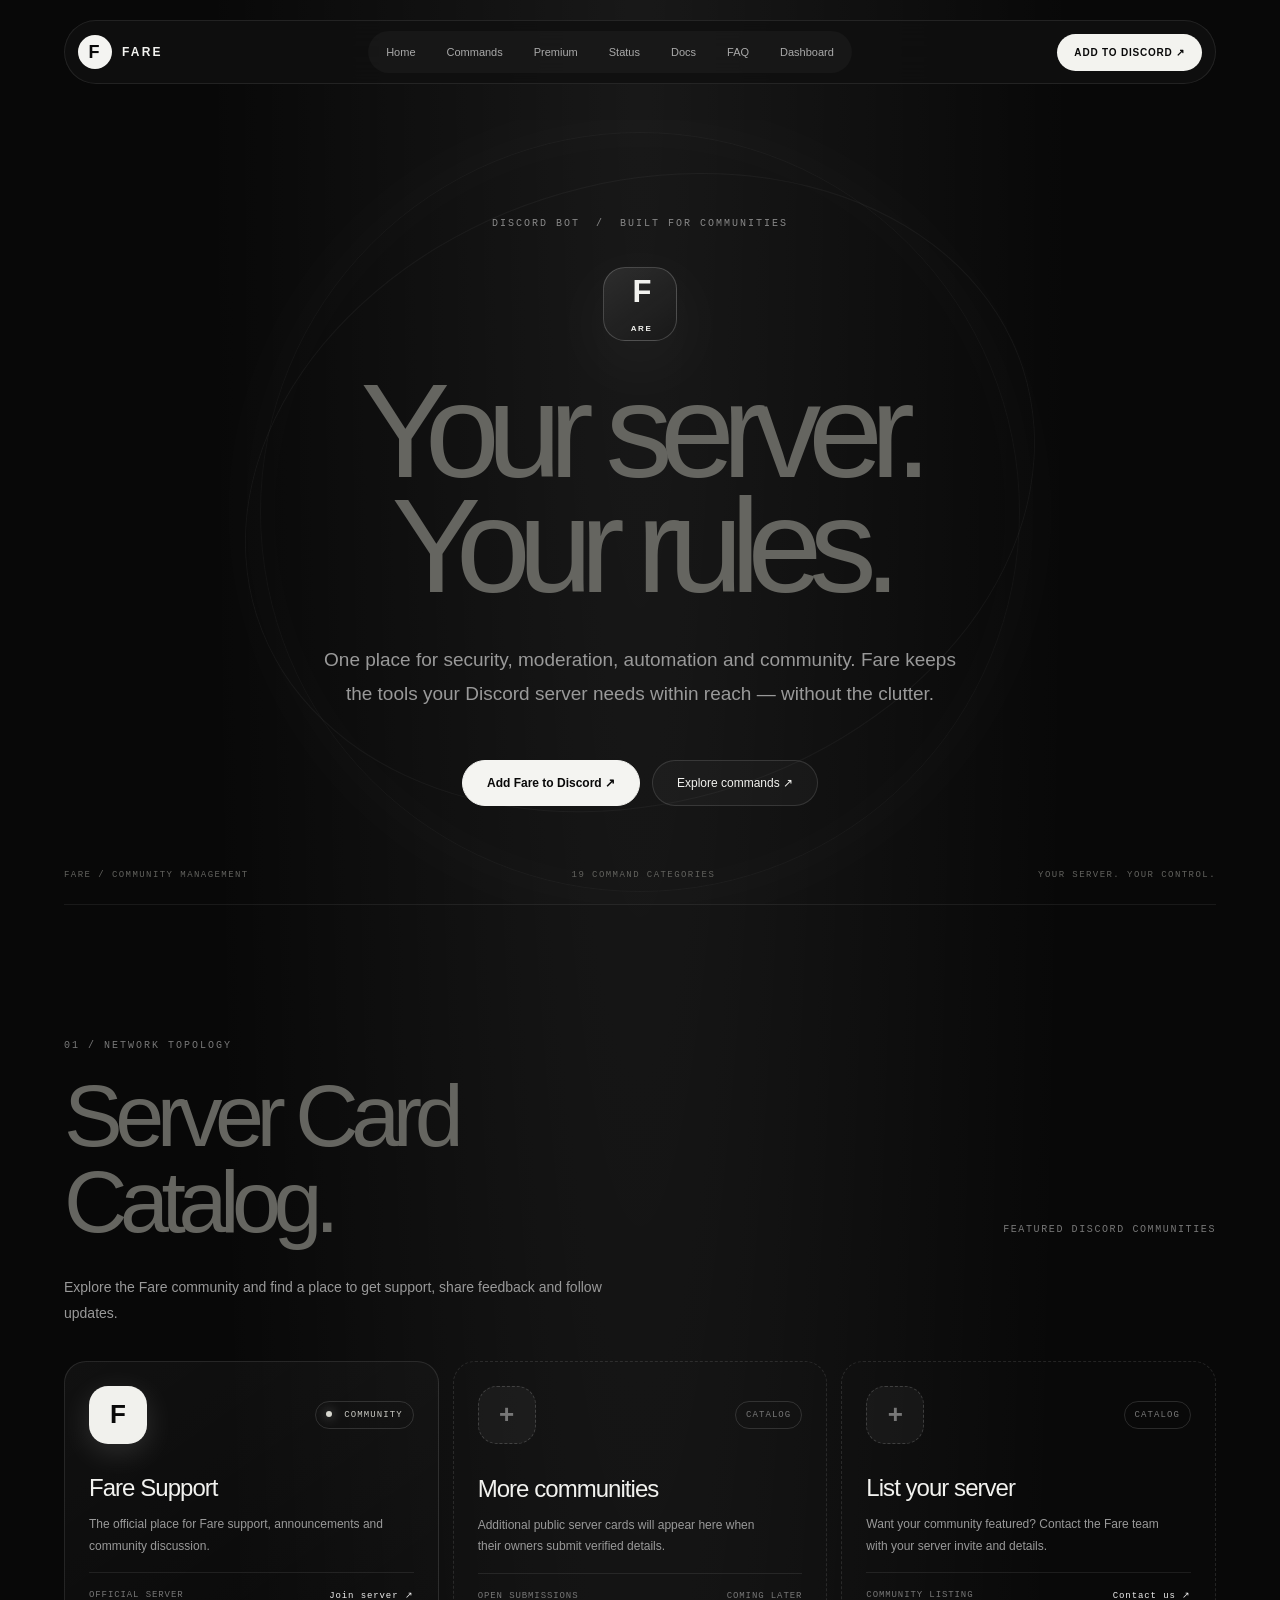
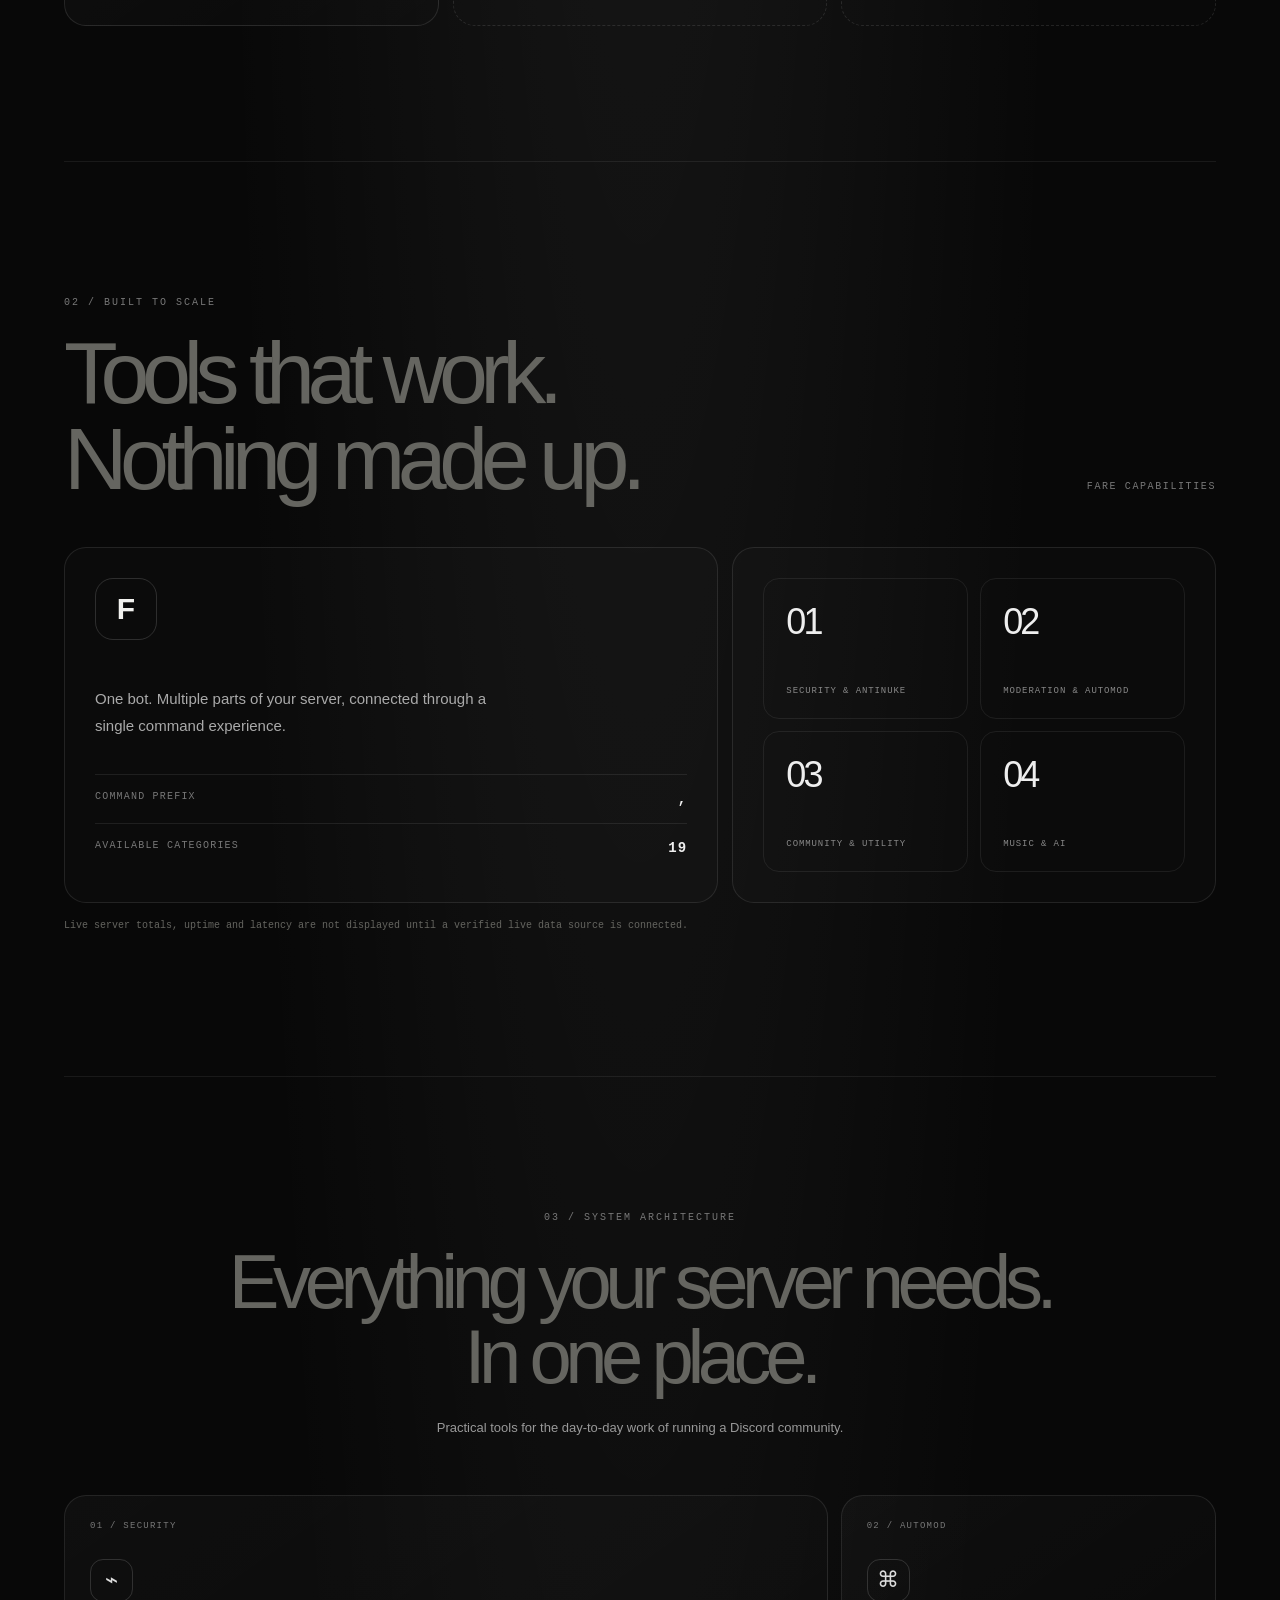
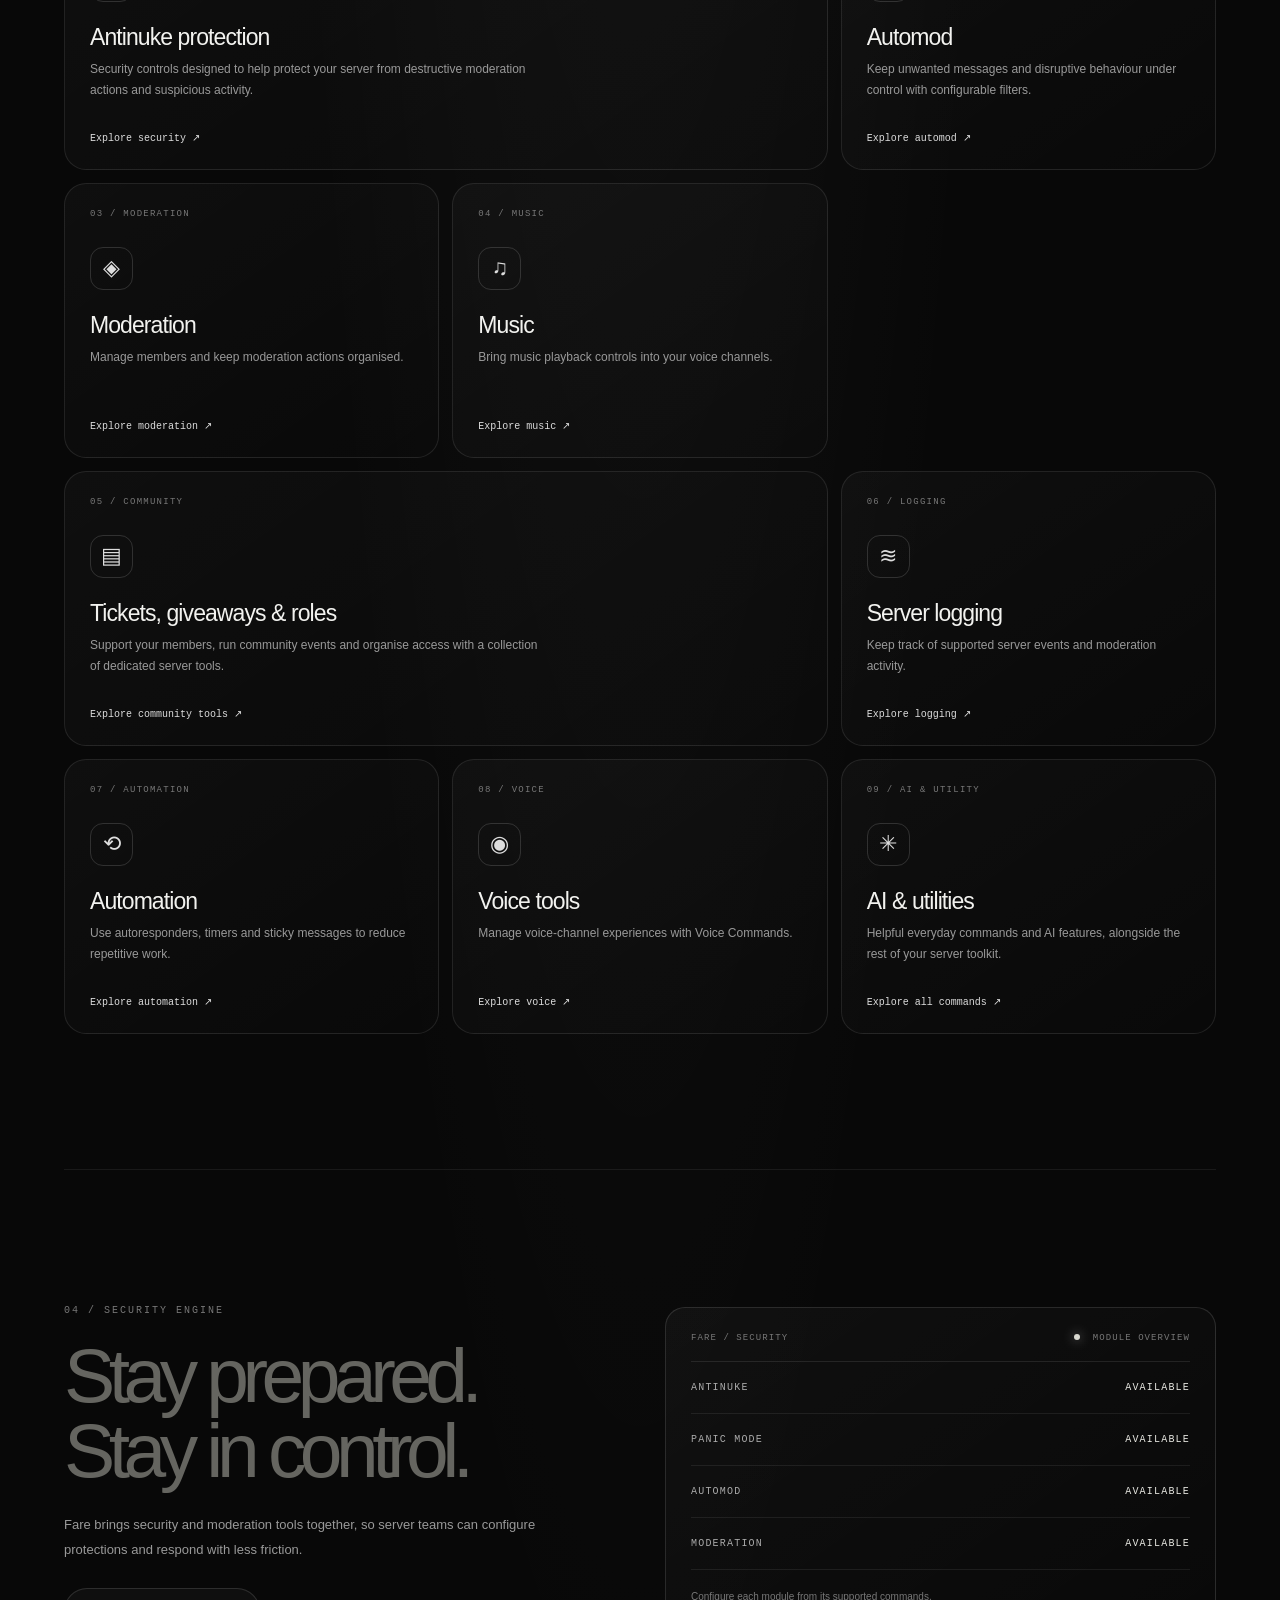
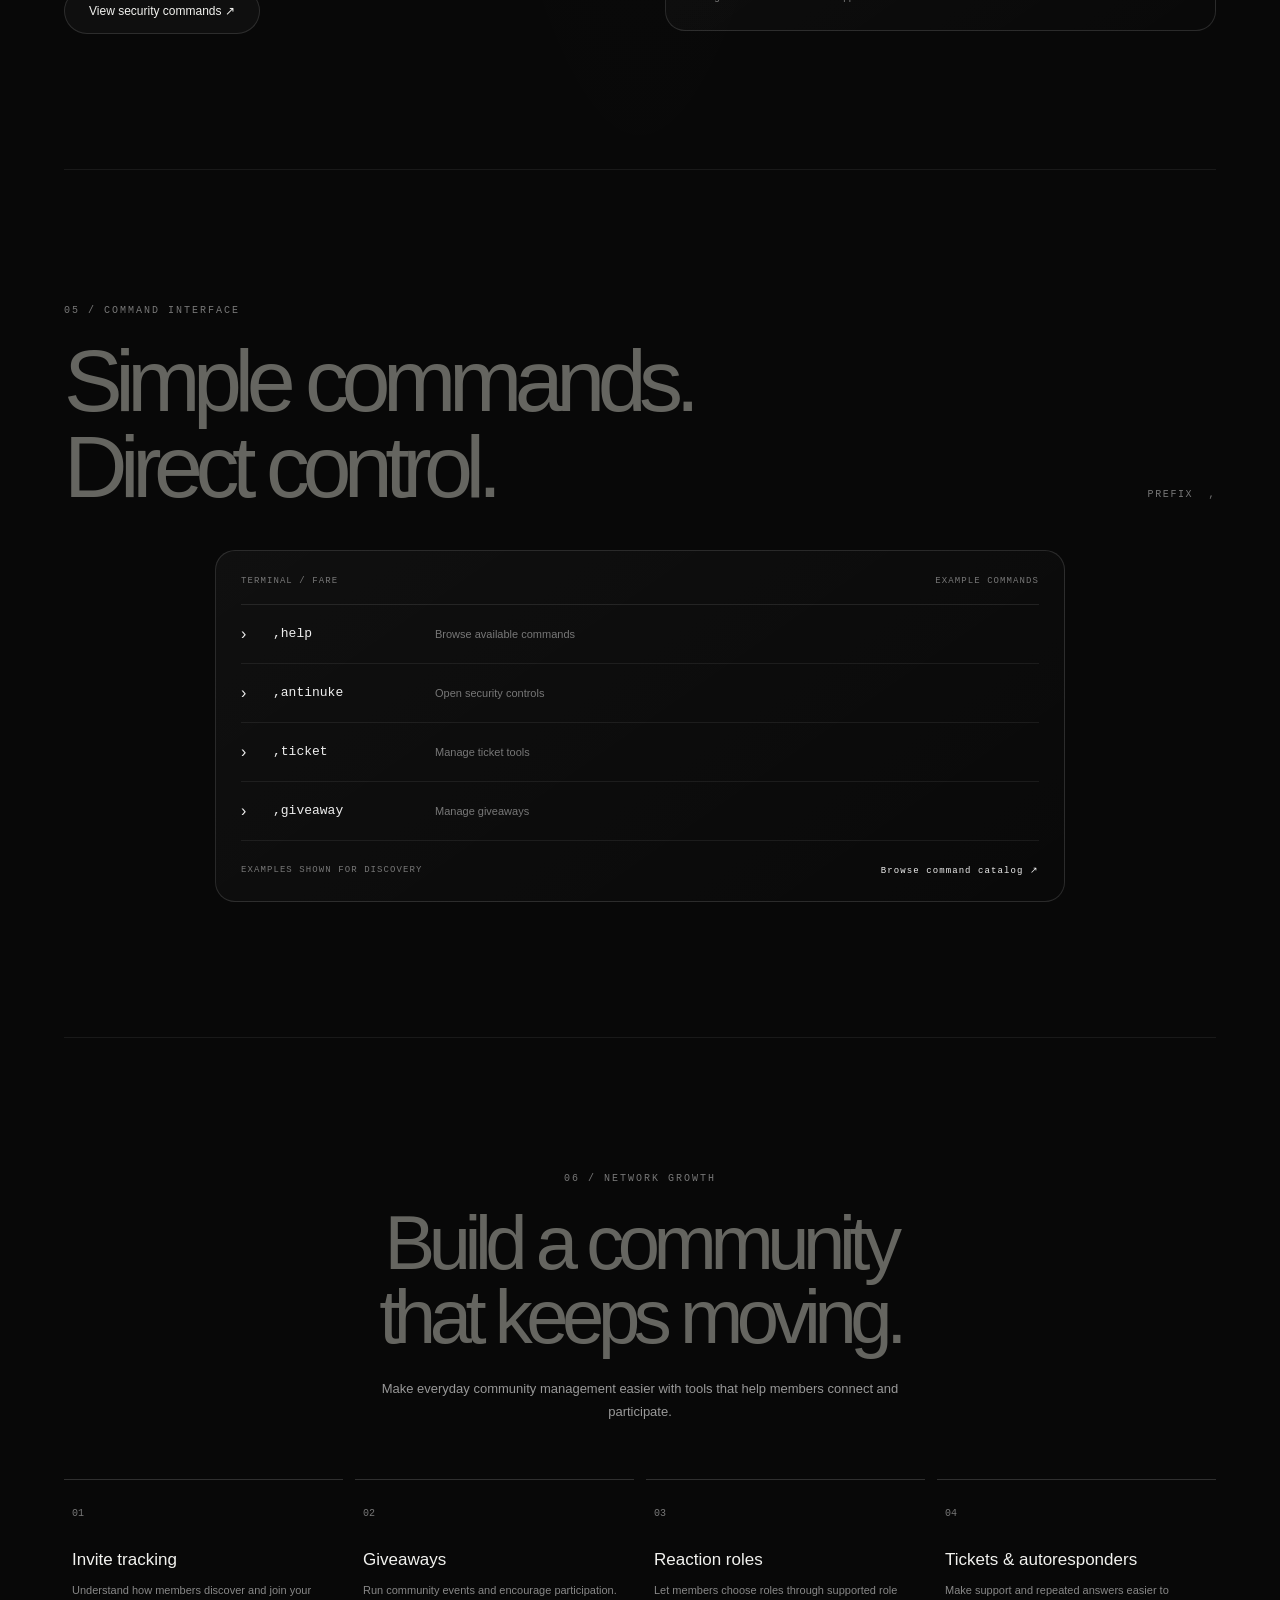
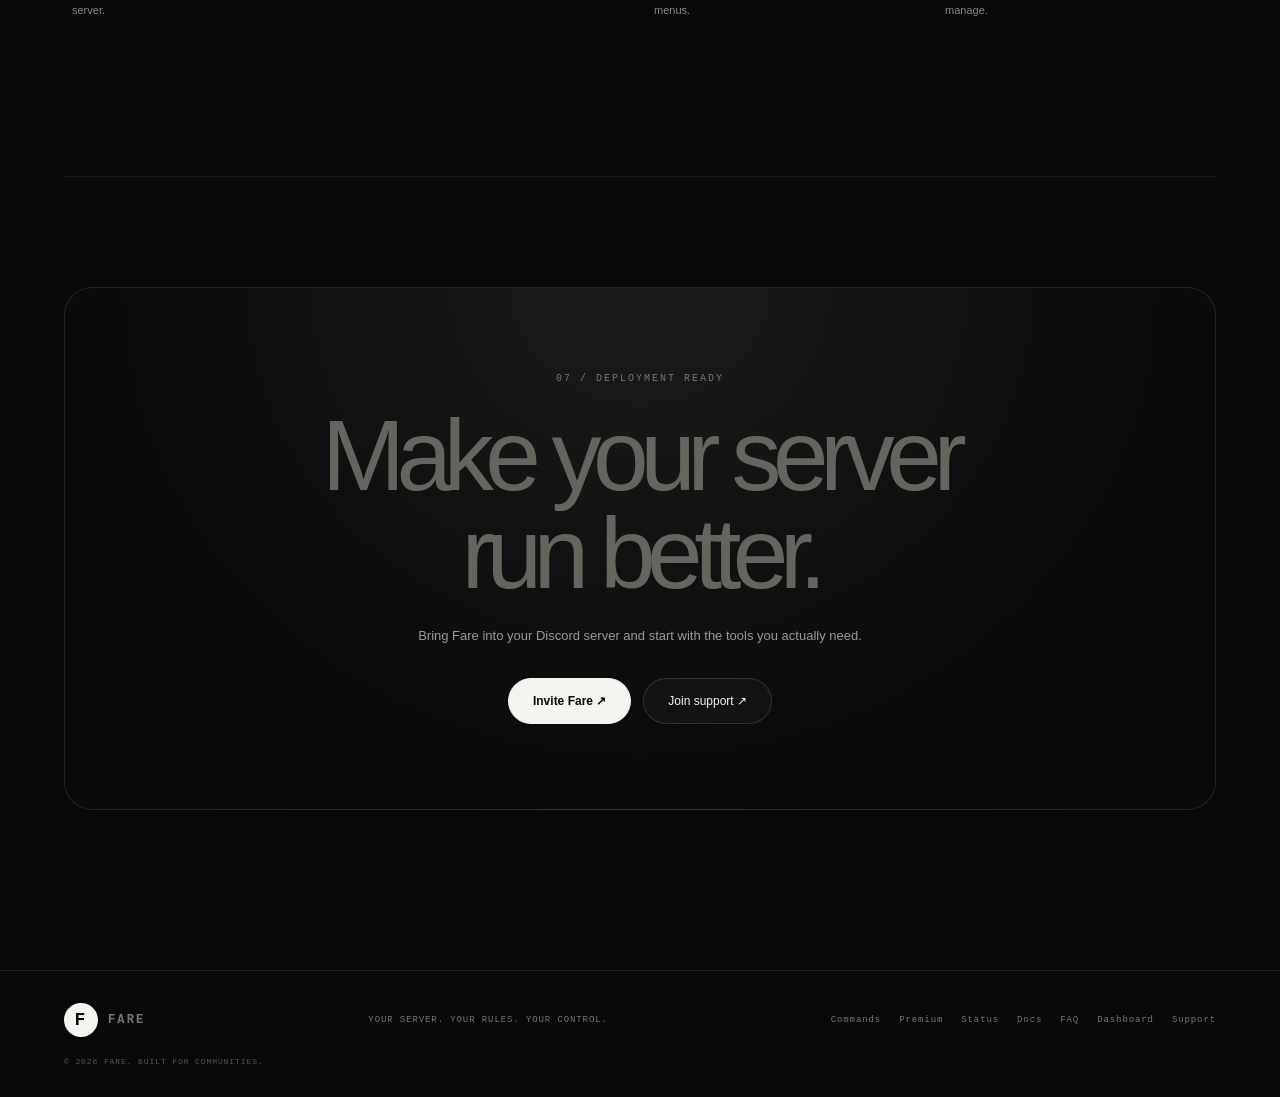
==== commit 3e821a4a: "Emphasize gradient typography and clarify server card catalog" ====
--- a/index.html
+++ b/index.html
@@ -3,13 +3,13 @@
 <body>
 <nav class="nav"><a class="brand" href="/"><span class="brandmark">F</span><b>FARE</b></a><div class="links"><a href="/">Home</a><a href="/commands/">Commands</a><a href="/purchase/">Premium</a><a href="/status/">Status</a><a href="/docs/">Docs</a><a href="/faq/">FAQ</a><a href="/dashboard/">Dashboard</a></div><a class="invite" href="https://discord.com/oauth2/authorize?client_id=1514506916993306744&amp;permissions=8&amp;integration_type=0&amp;scope=bot+applications.commands">Add to Discord ↗</a><button class="menu" aria-label="Open navigation">☰</button></nav>
 <main class="home">
-<section class="hero hero-full"><div class="hero-orbit"></div><div class="eyebrow">DISCORD BOT&nbsp; / &nbsp;BUILT FOR COMMUNITIES</div><div class="hero-stamp">F<span>ARE</span></div><h1>Your server.<br><span>Your rules.</span></h1><p>One place for security, moderation, automation and community. Fare keeps the tools your Discord server needs within reach — without the clutter.</p><div class="actions"><a class="btn primary" href="https://discord.com/oauth2/authorize?client_id=1514506916993306744&amp;permissions=8&amp;integration_type=0&amp;scope=bot+applications.commands">Add Fare to Discord ↗</a><a class="btn" href="/commands/">Explore commands ↗</a></div><div class="hero-foot"><span>FARE / COMMUNITY MANAGEMENT</span><span>19 COMMAND CATEGORIES</span><span>YOUR SERVER. YOUR CONTROL.</span></div></section>
+<section class="hero hero-full"><div class="hero-orbit"></div><div class="eyebrow">DISCORD BOT&nbsp; / &nbsp;BUILT FOR COMMUNITIES</div><div class="hero-stamp">F<span>ARE</span></div><h1><span class="gradient-text">Your server.</span><br><span class="gradient-text">Your rules.</span></h1><p>One place for security, moderation, automation and community. Fare keeps the tools your Discord server needs within reach — without the clutter.</p><div class="actions"><a class="btn primary" href="https://discord.com/oauth2/authorize?client_id=1514506916993306744&amp;permissions=8&amp;integration_type=0&amp;scope=bot+applications.commands">Add Fare to Discord ↗</a><a class="btn" href="/commands/">Explore commands ↗</a></div><div class="hero-foot"><span>FARE / COMMUNITY MANAGEMENT</span><span>19 COMMAND CATEGORIES</span><span>YOUR SERVER. YOUR CONTROL.</span></div></section>
 
-<section class="section catalog" id="communities"><div class="section-top"><div><div class="eyebrow">01 / NETWORK TOPOLOGY</div><h2>Find your<br><span>community.</span></h2></div><p class="section-kicker">SERVER CARD CATALOG</p></div><p class="section-copy">Explore the Fare community and find a place to get support, share feedback and follow updates.</p><div class="server-track"><a class="server-card featured-server" href="https://discord.gg/44CqKtxVeD" target="_blank" rel="noopener"><div class="server-card-head"><div class="server-avatar">F</div><span class="server-live"><i></i> COMMUNITY</span></div><div class="server-card-body"><h3>Fare Support</h3><p>The official place for Fare support, announcements and community discussion.</p></div><div class="server-card-foot"><span>OFFICIAL SERVER</span><b>Join server ↗</b></div></a><article class="server-card server-empty"><div class="server-card-head"><div class="server-avatar muted-avatar">+</div><span class="server-live muted-live">CATALOG</span></div><div class="server-card-body"><h3>More communities</h3><p>Additional public server cards will appear here when their owners submit verified details.</p></div><div class="server-card-foot"><span>OPEN SUBMISSIONS</span><span>COMING LATER</span></div></article><article class="server-card server-empty"><div class="server-card-head"><div class="server-avatar muted-avatar">+</div><span class="server-live muted-live">CATALOG</span></div><div class="server-card-body"><h3>List your server</h3><p>Want your community featured? Contact the Fare team with your server invite and details.</p></div><div class="server-card-foot"><span>COMMUNITY LISTING</span><a href="https://discord.gg/44CqKtxVeD">Contact us ↗</a></div></article></div></section>
+<section class="section catalog" id="communities"><div class="section-top"><div><div class="eyebrow">01 / NETWORK TOPOLOGY</div><h2><span class="gradient-text">Server Card</span><br><span>Catalog.</span></h2></div><p class="section-kicker">FEATURED DISCORD COMMUNITIES</p></div><p class="section-copy">Explore the Fare community and find a place to get support, share feedback and follow updates.</p><div class="catalog-viewport"><div class="server-track"><a class="server-card featured-server" href="https://discord.gg/44CqKtxVeD" target="_blank" rel="noopener"><div class="server-card-head"><div class="server-avatar">F</div><span class="server-live"><i></i> COMMUNITY</span></div><div class="server-card-body"><h3>Fare Support</h3><p>The official place for Fare support, announcements and community discussion.</p></div><div class="server-card-foot"><span>OFFICIAL SERVER</span><b>Join server ↗</b></div></a><article class="server-card server-empty"><div class="server-card-head"><div class="server-avatar muted-avatar">+</div><span class="server-live muted-live">CATALOG</span></div><div class="server-card-body"><h3>More communities</h3><p>Additional public server cards will appear here when their owners submit verified details.</p></div><div class="server-card-foot"><span>OPEN SUBMISSIONS</span><span>COMING LATER</span></div></article><article class="server-card server-empty"><div class="server-card-head"><div class="server-avatar muted-avatar">+</div><span class="server-live muted-live">CATALOG</span></div><div class="server-card-body"><h3>List your server</h3><p>Want your community featured? Contact the Fare team with your server invite and details.</p></div><div class="server-card-foot"><span>COMMUNITY LISTING</span><a href="https://discord.gg/44CqKtxVeD">Contact us ↗</a></div></article></div></section>
 
-<section class="section telemetry"><div class="section-top"><div><div class="eyebrow">02 / BUILT TO SCALE</div><h2>Tools that work.<br><span>Nothing made up.</span></h2></div><p class="section-kicker">FARE CAPABILITIES</p></div><div class="telemetry-grid"><div class="telemetry-main"><div class="telemetry-symbol">F</div><p>One bot. Multiple parts of your server, connected through a single command experience.</p><div class="telemetry-line"><span>COMMAND PREFIX</span><b>,</b></div><div class="telemetry-line"><span>AVAILABLE CATEGORIES</span><b>19</b></div></div><div class="telemetry-side"><div class="metric"><strong>01</strong><span>SECURITY &amp; ANTINUKE</span></div><div class="metric"><strong>02</strong><span>MODERATION &amp; AUTOMOD</span></div><div class="metric"><strong>03</strong><span>COMMUNITY &amp; UTILITY</span></div><div class="metric"><strong>04</strong><span>MUSIC &amp; AI</span></div></div></div><p class="fineprint">Live server totals, uptime and latency are not displayed until a verified live data source is connected.</p></section>
+<section class="section telemetry"><div class="section-top"><div><div class="eyebrow">02 / BUILT TO SCALE</div><h2><span class="gradient-text">Tools that work.</span><br><span class="gradient-text">Nothing made up.</span></h2></div><p class="section-kicker">FARE CAPABILITIES</p></div><div class="telemetry-grid"><div class="telemetry-main"><div class="telemetry-symbol">F</div><p>One bot. Multiple parts of your server, connected through a single command experience.</p><div class="telemetry-line"><span>COMMAND PREFIX</span><b>,</b></div><div class="telemetry-line"><span>AVAILABLE CATEGORIES</span><b>19</b></div></div><div class="telemetry-side"><div class="metric"><strong>01</strong><span>SECURITY &amp; ANTINUKE</span></div><div class="metric"><strong>02</strong><span>MODERATION &amp; AUTOMOD</span></div><div class="metric"><strong>03</strong><span>COMMUNITY &amp; UTILITY</span></div><div class="metric"><strong>04</strong><span>MUSIC &amp; AI</span></div></div></div><p class="fineprint">Live server totals, uptime and latency are not displayed until a verified live data source is connected.</p></section>
 
-<section class="section architecture"><div class="center-heading"><div class="eyebrow">03 / SYSTEM ARCHITECTURE</div><h2>Everything your server needs.<br><span>In one place.</span></h2><p>Practical tools for the day-to-day work of running a Discord community.</p></div><div class="feature-grid">
+<section class="section architecture"><div class="center-heading"><div class="eyebrow">03 / SYSTEM ARCHITECTURE</div><h2><span class="gradient-text">Everything your server needs.</span><br><span class="gradient-text">In one place.</span></h2><p>Practical tools for the day-to-day work of running a Discord community.</p></div><div class="feature-grid">
 <article class="feature-card feature-wide"><span class="feature-index">01 / SECURITY</span><div class="feature-icon">⌁</div><h3>Antinuke protection</h3><p>Security controls designed to help protect your server from destructive moderation actions and suspicious activity.</p><a href="/commands/">Explore security ↗</a></article>
 <article class="feature-card"><span class="feature-index">02 / AUTOMOD</span><div class="feature-icon">⌘</div><h3>Automod</h3><p>Keep unwanted messages and disruptive behaviour under control with configurable filters.</p><a href="/commands/">Explore automod ↗</a></article>
 <article class="feature-card"><span class="feature-index">03 / MODERATION</span><div class="feature-icon">◈</div><h3>Moderation</h3><p>Manage members and keep moderation actions organised.</p><a href="/commands/">Explore moderation ↗</a></article>
@@ -21,13 +21,13 @@
 <article class="feature-card"><span class="feature-index">09 / AI &amp; UTILITY</span><div class="feature-icon">✳</div><h3>AI &amp; utilities</h3><p>Helpful everyday commands and AI features, alongside the rest of your server toolkit.</p><a href="/commands/">Explore all commands ↗</a></article>
 </div></section>
 
-<section class="section security-showcase"><div class="security-copy"><div class="eyebrow">04 / SECURITY ENGINE</div><h2>Stay prepared.<br><span>Stay in control.</span></h2><p>Fare brings security and moderation tools together, so server teams can configure protections and respond with less friction.</p><a class="btn" href="/commands/">View security commands ↗</a></div><div class="security-console"><div class="console-top"><span>FARE / SECURITY</span><span><i></i> MODULE OVERVIEW</span></div><div class="console-row"><span>ANTINUKE</span><b>AVAILABLE</b></div><div class="console-row"><span>PANIC MODE</span><b>AVAILABLE</b></div><div class="console-row"><span>AUTOMOD</span><b>AVAILABLE</b></div><div class="console-row"><span>MODERATION</span><b>AVAILABLE</b></div><div class="console-bottom">Configure each module from its supported commands.</div></div></section>
+<section class="section security-showcase"><div class="security-copy"><div class="eyebrow">04 / SECURITY ENGINE</div><h2><span class="gradient-text">Stay prepared.</span><br><span class="gradient-text">Stay in control.</span></h2><p>Fare brings security and moderation tools together, so server teams can configure protections and respond with less friction.</p><a class="btn" href="/commands/">View security commands ↗</a></div><div class="security-console"><div class="console-top"><span>FARE / SECURITY</span><span><i></i> MODULE OVERVIEW</span></div><div class="console-row"><span>ANTINUKE</span><b>AVAILABLE</b></div><div class="console-row"><span>PANIC MODE</span><b>AVAILABLE</b></div><div class="console-row"><span>AUTOMOD</span><b>AVAILABLE</b></div><div class="console-row"><span>MODERATION</span><b>AVAILABLE</b></div><div class="console-bottom">Configure each module from its supported commands.</div></div></section>
 
-<section class="section command-showcase"><div class="section-top"><div><div class="eyebrow">05 / COMMAND INTERFACE</div><h2>Simple commands.<br><span>Direct control.</span></h2></div><p class="section-kicker">PREFIX&nbsp; ,</p></div><div class="command-window"><div class="window-head"><span>TERMINAL / FARE</span><span>EXAMPLE COMMANDS</span></div><div class="terminal-line"><i>›</i><code>,help</code><span>Browse available commands</span></div><div class="terminal-line"><i>›</i><code>,antinuke</code><span>Open security controls</span></div><div class="terminal-line"><i>›</i><code>,ticket</code><span>Manage ticket tools</span></div><div class="terminal-line"><i>›</i><code>,giveaway</code><span>Manage giveaways</span></div><div class="window-foot"><span>EXAMPLES SHOWN FOR DISCOVERY</span><a href="/commands/">Browse command catalog ↗</a></div></div></section>
+<section class="section command-showcase"><div class="section-top"><div><div class="eyebrow">05 / COMMAND INTERFACE</div><h2><span class="gradient-text">Simple commands.</span><br><span class="gradient-text">Direct control.</span></h2></div><p class="section-kicker">PREFIX&nbsp; ,</p></div><div class="command-window"><div class="window-head"><span>TERMINAL / FARE</span><span>EXAMPLE COMMANDS</span></div><div class="terminal-line"><i>›</i><code>,help</code><span>Browse available commands</span></div><div class="terminal-line"><i>›</i><code>,antinuke</code><span>Open security controls</span></div><div class="terminal-line"><i>›</i><code>,ticket</code><span>Manage ticket tools</span></div><div class="terminal-line"><i>›</i><code>,giveaway</code><span>Manage giveaways</span></div><div class="window-foot"><span>EXAMPLES SHOWN FOR DISCOVERY</span><a href="/commands/">Browse command catalog ↗</a></div></div></section>
 
-<section class="section growth"><div class="center-heading"><div class="eyebrow">06 / NETWORK GROWTH</div><h2>Build a community<br><span>that keeps moving.</span></h2><p>Make everyday community management easier with tools that help members connect and participate.</p></div><div class="growth-grid"><div><b>01</b><h3>Invite tracking</h3><p>Understand how members discover and join your server.</p></div><div><b>02</b><h3>Giveaways</h3><p>Run community events and encourage participation.</p></div><div><b>03</b><h3>Reaction roles</h3><p>Let members choose roles through supported role menus.</p></div><div><b>04</b><h3>Tickets &amp; autoresponders</h3><p>Make support and repeated answers easier to manage.</p></div></div></section>
+<section class="section growth"><div class="center-heading"><div class="eyebrow">06 / NETWORK GROWTH</div><h2><span class="gradient-text">Build a community</span><br><span class="gradient-text">that keeps moving.</span></h2><p>Make everyday community management easier with tools that help members connect and participate.</p></div><div class="growth-grid"><div><b>01</b><h3>Invite tracking</h3><p>Understand how members discover and join your server.</p></div><div><b>02</b><h3>Giveaways</h3><p>Run community events and encourage participation.</p></div><div><b>03</b><h3>Reaction roles</h3><p>Let members choose roles through supported role menus.</p></div><div><b>04</b><h3>Tickets &amp; autoresponders</h3><p>Make support and repeated answers easier to manage.</p></div></div></section>
 
-<section class="final-cta"><div class="eyebrow">07 / DEPLOYMENT READY</div><h2>Make your server<br><span>run better.</span></h2><p>Bring Fare into your Discord server and start with the tools you actually need.</p><div class="actions"><a class="btn primary" href="https://discord.com/oauth2/authorize?client_id=1514506916993306744&amp;permissions=8&amp;integration_type=0&amp;scope=bot+applications.commands">Invite Fare ↗</a><a class="btn" href="https://discord.gg/44CqKtxVeD">Join support ↗</a></div></section>
+<section class="final-cta"><div class="eyebrow">07 / DEPLOYMENT READY</div><h2><span class="gradient-text">Make your server</span><br><span class="gradient-text">run better.</span></h2><p>Bring Fare into your Discord server and start with the tools you actually need.</p><div class="actions"><a class="btn primary" href="https://discord.com/oauth2/authorize?client_id=1514506916993306744&amp;permissions=8&amp;integration_type=0&amp;scope=bot+applications.commands">Invite Fare ↗</a><a class="btn" href="https://discord.gg/44CqKtxVeD">Join support ↗</a></div></section>
 </main>
 <footer class="site-footer"><a class="brand" href="/"><span class="brandmark">F</span><b>FARE</b></a><span>YOUR SERVER. YOUR RULES. YOUR CONTROL.</span><div><a href="/commands/">Commands</a><a href="/purchase/">Premium</a><a href="/status/">Status</a><a href="/docs/">Docs</a><a href="/faq/">FAQ</a><a href="/dashboard/">Dashboard</a><a href="https://discord.gg/44CqKtxVeD">Support</a></div><small>© 2026 FARE. BUILT FOR COMMUNITIES.</small></footer>
 </body></html>
--- a/assets/site.css
+++ b/assets/site.css
@@ -1 +1,6 @@
-*{box-sizing:border-box}body{margin:0;background:#080808;color:#f2f2ef;font-family:Inter,Arial,sans-serif;background-image:radial-gradient(ellipse at 50% 0%,#fff1,transparent 48%)}a{color:inherit;text-decoration:none}.nav{position:fixed;z-index:9;top:20px;left:5%;width:90%;display:flex;align-items:center;justify-content:space-between;padding:10px 13px;border:1px solid #ffffff16;border-radius:50px;background:#101010d9;backdrop-filter:blur(18px)}.brand{display:flex;align-items:center;gap:10px;letter-spacing:.18em;font-size:12px}.brandmark{width:34px;height:34px;border-radius:50%;background:#f4f4f1;color:#090909;display:grid;place-items:center;font-weight:900;font-size:18px}.links{display:flex;gap:5px;padding:5px;border-radius:30px;background:#ffffff08}.links a{font-size:11px;color:#aaa;padding:10px 13px;border-radius:22px}.links a:hover,.links a.active{background:#ffffff12;color:#fff}.invite{font-size:10px;font-weight:700;letter-spacing:.08em;text-transform:uppercase;background:#f3f3ef;color:#090909;padding:13px 17px;border-radius:30px}.menu{display:none;background:none;color:white;border:0;font-size:20px}main{padding:130px 5% 70px;max-width:1500px;margin:auto}.eyebrow{font:10px monospace;color:#888;letter-spacing:.2em;text-transform:uppercase}.hero{min-height:calc(100vh - 150px);display:flex;flex-direction:column;justify-content:center;align-items:center;text-align:center;position:relative}.hero h1{font-size:clamp(76px,12vw,160px);font-weight:500;letter-spacing:-.095em;line-height:.86;margin:28px 0}.hero h1 span{color:#555}.hero p{max-width:700px;color:#999;font-size:clamp(14px,1.7vw,19px);font-weight:300;line-height:1.8}.actions{display:flex;gap:12px;justify-content:center;flex-wrap:wrap;margin-top:30px}.btn{display:inline-block;padding:15px 24px;border:1px solid #ffffff20;border-radius:40px;font-size:12px;background:#ffffff08}.btn.primary{background:#f4f4f1;color:#090909;border-color:#f4f4f1;font-weight:700}.edge{position:absolute;bottom:20px;left:0;right:0;display:flex;justify-content:space-between;color:#62625e;font:9px monospace;letter-spacing:.16em}.wrap{max-width:1180px;margin:auto}.pagehead{padding:90px 0 45px}.pagehead h1{font-size:clamp(54px,9vw,105px);font-weight:500;letter-spacing:-.09em;line-height:.9;margin:18px 0}.pagehead p{color:#999;max-width:620px;font-size:14px;line-height:1.8}.grid{display:grid;grid-template-columns:repeat(3,1fr);gap:13px}.card{border:1px solid #ffffff17;border-radius:22px;background:#ffffff04;padding:28px;min-height:185px}.card h3{font-size:20px;font-weight:500;margin:28px 0 9px}.card p,.muted{font-size:12px;color:#888;line-height:1.8}.panel{border:1px solid #ffffff18;border-radius:20px;background:#ffffff04;padding:24px}.search{width:100%;padding:15px 17px;background:#111;border:1px solid #ffffff20;border-radius:12px;color:white;outline:none;margin-bottom:18px}.command-layout{display:grid;grid-template-columns:220px 1fr;gap:15px}.categories{display:flex;flex-direction:column;gap:4px;align-self:start;position:sticky;top:105px}.categories button{border:0;border-radius:9px;padding:11px;background:transparent;color:#999;text-align:left;font-size:11px;cursor:pointer}.categories button.active,.categories button:hover{background:#ffffff12;color:#fff}.cmds{display:grid;grid-template-columns:repeat(2,1fr);gap:8px}.cmd{border:1px solid #ffffff14;border-radius:10px;padding:13px;background:#ffffff04}.cmd code{font:11px monospace;overflow-wrap:anywhere}.cmd small{display:block;color:#777;font:9px monospace;margin-top:7px}.faq{border-top:1px solid #ffffff20}details{padding:20px 0;border-bottom:1px solid #ffffff20}summary{cursor:pointer;font-size:14px;list-style:none}summary:after{content:'+';float:right;color:#888}details[open] summary:after{content:'−'}details p{color:#999;font-size:12px;line-height:1.8;max-width:750px}.notice{border:1px solid #ffffff20;border-radius:18px;padding:24px;background:#ffffff05;color:#aaa;font-size:13px;line-height:1.8}footer{border-top:1px solid #ffffff17;padding:27px 5%;display:flex;align-items:center;justify-content:space-between;gap:20px;color:#777;font:9px monospace;letter-spacing:.1em}footer div{display:flex;gap:20px}@media(max-width:800px){.links{display:none;position:absolute;top:60px;left:0;right:0;flex-direction:column;background:#111;border:1px solid #ffffff20;border-radius:16px;padding:12px}.links.open{display:flex}.links a{padding:13px}.menu{display:block}.invite{margin-left:auto;margin-right:12px}.grid{grid-template-columns:repeat(2,1fr)}.command-layout{grid-template-columns:1fr}.categories{position:static;flex-direction:row;flex-wrap:wrap}footer{flex-wrap:wrap}}@media(max-width:520px){.nav{top:10px;left:3%;width:94%}.hero{min-height:75vh}.hero h1{font-size:19vw}.grid,.cmds{grid-template-columns:1fr}.pagehead{padding-top:60px}footer{align-items:flex-start;flex-direction:column}}+*{box-sizing:border-box}body{margin:0;background:#080808;color:#f2f2ef;font-family:Inter,Arial,sans-serif;background-image:radial-gradient(ellipse at 50% 0%,#fff1,transparent 48%)}a{color:inherit;text-decoration:none}.nav{position:fixed;z-index:9;top:20px;left:5%;width:90%;display:flex;align-items:center;justify-content:space-between;padding:10px 13px;border:1px solid #ffffff16;border-radius:50px;background:#101010d9;backdrop-filter:blur(18px)}.brand{display:flex;align-items:center;gap:10px;letter-spacing:.18em;font-size:12px}.brandmark{width:34px;height:34px;border-radius:50%;background:#f4f4f1;color:#090909;display:grid;place-items:center;font-weight:900;font-size:18px}.links{display:flex;gap:5px;padding:5px;border-radius:30px;background:#ffffff08}.links a{font-size:11px;color:#aaa;padding:10px 13px;border-radius:22px}.links a:hover,.links a.active{background:#ffffff12;color:#fff}.invite{font-size:10px;font-weight:700;letter-spacing:.08em;text-transform:uppercase;background:#f3f3ef;color:#090909;padding:13px 17px;border-radius:30px}.menu{display:none;background:none;color:white;border:0;font-size:20px}main{padding:130px 5% 70px;max-width:1500px;margin:auto}.eyebrow{font:10px monospace;color:#888;letter-spacing:.2em;text-transform:uppercase}.hero{min-height:calc(100vh - 150px);display:flex;flex-direction:column;justify-content:center;align-items:center;text-align:center;position:relative}.hero h1{font-size:clamp(76px,12vw,160px);font-weight:500;letter-spacing:-.095em;line-height:.86;margin:28px 0}.hero h1 span{color:#555}.hero p{max-width:700px;color:#999;font-size:clamp(14px,1.7vw,19px);font-weight:300;line-height:1.8}.actions{display:flex;gap:12px;justify-content:center;flex-wrap:wrap;margin-top:30px}.btn{display:inline-block;padding:15px 24px;border:1px solid #ffffff20;border-radius:40px;font-size:12px;background:#ffffff08}.btn.primary{background:#f4f4f1;color:#090909;border-color:#f4f4f1;font-weight:700}.edge{position:absolute;bottom:20px;left:0;right:0;display:flex;justify-content:space-between;color:#62625e;font:9px monospace;letter-spacing:.16em}.wrap{max-width:1180px;margin:auto}.pagehead{padding:90px 0 45px}.pagehead h1{font-size:clamp(54px,9vw,105px);font-weight:500;letter-spacing:-.09em;line-height:.9;margin:18px 0}.pagehead p{color:#999;max-width:620px;font-size:14px;line-height:1.8}.grid{display:grid;grid-template-columns:repeat(3,1fr);gap:13px}.card{border:1px solid #ffffff17;border-radius:22px;background:#ffffff04;padding:28px;min-height:185px}.card h3{font-size:20px;font-weight:500;margin:28px 0 9px}.card p,.muted{font-size:12px;color:#888;line-height:1.8}.panel{border:1px solid #ffffff18;border-radius:20px;background:#ffffff04;padding:24px}.search{width:100%;padding:15px 17px;background:#111;border:1px solid #ffffff20;border-radius:12px;color:white;outline:none;margin-bottom:18px}.command-layout{display:grid;grid-template-columns:220px 1fr;gap:15px}.categories{display:flex;flex-direction:column;gap:4px;align-self:start;position:sticky;top:105px}.categories button{border:0;border-radius:9px;padding:11px;background:transparent;color:#999;text-align:left;font-size:11px;cursor:pointer}.categories button.active,.categories button:hover{background:#ffffff12;color:#fff}.cmds{display:grid;grid-template-columns:repeat(2,1fr);gap:8px}.cmd{border:1px solid #ffffff14;border-radius:10px;padding:13px;background:#ffffff04}.cmd code{font:11px monospace;overflow-wrap:anywhere}.cmd small{display:block;color:#777;font:9px monospace;margin-top:7px}.faq{border-top:1px solid #ffffff20}details{padding:20px 0;border-bottom:1px solid #ffffff20}summary{cursor:pointer;font-size:14px;list-style:none}summary:after{content:'+';float:right;color:#888}details[open] summary:after{content:'−'}details p{color:#999;font-size:12px;line-height:1.8;max-width:750px}.notice{border:1px solid #ffffff20;border-radius:18px;padding:24px;background:#ffffff05;color:#aaa;font-size:13px;line-height:1.8}footer{border-top:1px solid #ffffff17;padding:27px 5%;display:flex;align-items:center;justify-content:space-between;gap:20px;color:#777;font:9px monospace;letter-spacing:.1em}footer div{display:flex;gap:20px}@media(max-width:800px){.links{display:none;position:absolute;top:60px;left:0;right:0;flex-direction:column;background:#111;border:1px solid #ffffff20;border-radius:16px;padding:12px}.links.open{display:flex}.links a{padding:13px}.menu{display:block}.invite{margin-left:auto;margin-right:12px}.grid{grid-template-columns:repeat(2,1fr)}.command-layout{grid-template-columns:1fr}.categories{position:static;flex-direction:row;flex-wrap:wrap}footer{flex-wrap:wrap}}@media(max-width:520px){.nav{top:10px;left:3%;width:94%}.hero{min-height:75vh}.hero h1{font-size:19vw}.grid,.cmds{grid-template-columns:1fr}.pagehead{padding-top:60px}footer{align-items:flex-start;flex-direction:column}}
+
+/* Full Fare homepage */
+.home{max-width:1320px;padding-top:120px}.hero-full{min-height:calc(100vh - 115px);overflow:hidden;border-bottom:1px solid #ffffff12}.hero-full:before{content:"";position:absolute;inset:8% 15% 13%;border:1px solid #ffffff0b;border-radius:50%;transform:rotate(-18deg);pointer-events:none}.hero-orbit{position:absolute;width:min(70vw,760px);height:min(70vw,760px);border:1px solid #ffffff0a;border-radius:50%;box-shadow:0 0 100px #ffffff08,inset 0 0 90px #ffffff05;pointer-events:none}.hero-stamp{margin-top:38px;width:74px;height:74px;border:1px solid #ffffff30;border-radius:22px;display:grid;place-items:center;font-size:31px;font-weight:800;letter-spacing:-.12em;background:linear-gradient(145deg,#ffffff18,#ffffff02);box-shadow:0 20px 80px #fff1}.hero-stamp span{font-size:8px;letter-spacing:.2em;margin-left:3px}.hero-full h1{font-size:clamp(70px,10.5vw,142px);margin:32px 0 20px}.hero-full h1 span,.section h2 span,.final-cta h2 span{color:#656560}.hero-full p{max-width:650px}.hero-foot{position:absolute;bottom:24px;left:0;right:0;display:flex;justify-content:space-between;color:#62625e;font:9px monospace;letter-spacing:.16em}.section{max-width:1180px;margin:0 auto;padding:135px 0;border-bottom:1px solid #ffffff12}.section-top{display:flex;align-items:flex-end;justify-content:space-between;gap:30px;margin-bottom:30px}.section .eyebrow,.final-cta .eyebrow{color:#777;font:10px monospace;letter-spacing:.2em}.section h2,.final-cta h2{font-size:clamp(48px,7vw,88px);font-weight:500;letter-spacing:-.085em;line-height:.98;margin:22px 0 0}.section-kicker{font:10px monospace;letter-spacing:.16em;color:#777;text-align:right}.section-copy{max-width:590px;color:#999;font-size:14px;line-height:1.8;margin:24px 0 35px}.server-track{display:grid;grid-template-columns:repeat(3,minmax(0,1fr));gap:14px}.server-card{min-height:265px;padding:24px;border:1px solid #ffffff1b;border-radius:22px;background:linear-gradient(145deg,#ffffff0a,#ffffff02);display:flex;flex-direction:column;justify-content:space-between;transition:transform .25s,border-color .25s,background .25s}.server-card:hover{transform:translateY(-5px);border-color:#ffffff48;background:#ffffff0c}.server-card-head{display:flex;align-items:center;justify-content:space-between}.server-avatar{width:58px;height:58px;border-radius:19px;background:#f1f1ed;color:#090909;display:grid;place-items:center;font-size:26px;font-weight:900;box-shadow:0 8px 30px #fff2}.server-live{font:9px monospace;letter-spacing:.12em;color:#c9c9c3;border:1px solid #ffffff22;border-radius:30px;padding:8px 10px}.server-live i,.console-top i{display:inline-block;width:6px;height:6px;background:#d8d8d0;border-radius:50%;margin-right:6px;box-shadow:0 0 12px #fff8}.server-card-body h3{font-size:24px;font-weight:500;letter-spacing:-.04em;margin:28px 0 8px}.server-card-body p{font-size:12px;color:#999;line-height:1.8;max-width:300px}.server-card-foot{border-top:1px solid #ffffff15;padding-top:17px;display:flex;justify-content:space-between;gap:12px;font:9px monospace;letter-spacing:.1em;color:#777}.server-card-foot b,.server-card-foot a{color:#eee;font-weight:500}.muted-avatar{background:#ffffff0a;border:1px dashed #ffffff2b;color:#777;box-shadow:none}.muted-live{color:#777}.server-empty{background:#ffffff02;border-style:dashed}.telemetry-grid{display:grid;grid-template-columns:1.15fr .85fr;gap:14px;margin-top:45px}.telemetry-main,.telemetry-side{border:1px solid #ffffff18;border-radius:22px;background:#ffffff04;padding:30px}.telemetry-symbol{width:62px;height:62px;border:1px solid #ffffff25;border-radius:18px;display:grid;place-items:center;font-size:30px;font-weight:800;margin-bottom:45px}.telemetry-main>p{max-width:430px;color:#aaa;line-height:1.8;font-size:15px;margin-bottom:35px}.telemetry-line{display:flex;justify-content:space-between;padding:16px 0;border-top:1px solid #ffffff15;font:10px monospace;letter-spacing:.12em;color:#777}.telemetry-line b{color:#eee;font-size:14px}.telemetry-side{display:grid;grid-template-columns:1fr 1fr;gap:12px}.metric{min-height:130px;border:1px solid #ffffff13;border-radius:16px;padding:22px;display:flex;flex-direction:column;justify-content:space-between}.metric strong{font-size:36px;font-weight:400;letter-spacing:-.08em;color:#eee}.metric span{font:9px monospace;letter-spacing:.1em;color:#888}.fineprint{font:10px monospace;color:#656560;margin-top:17px}.center-heading{text-align:center;max-width:850px;margin:0 auto 55px}.center-heading h2{font-size:clamp(44px,6vw,76px)}.center-heading>p{max-width:570px;margin:22px auto 0;color:#999;font-size:13px;line-height:1.8}.feature-grid{display:grid;grid-template-columns:repeat(3,minmax(0,1fr));gap:13px}.feature-card{position:relative;min-height:275px;border:1px solid #ffffff18;border-radius:22px;padding:25px;background:linear-gradient(145deg,#ffffff08,#ffffff02);display:flex;flex-direction:column;align-items:flex-start;transition:background .2s,border-color .2s}.feature-card:hover{background:#ffffff0b;border-color:#ffffff38}.feature-wide{grid-column:span 2}.feature-index{font:9px monospace;letter-spacing:.14em;color:#777}.feature-icon{margin-top:28px;width:43px;height:43px;border:1px solid #ffffff25;border-radius:13px;display:grid;place-items:center;font-size:22px;color:#ddd}.feature-card h3{font-size:23px;font-weight:500;letter-spacing:-.04em;margin:22px 0 8px}.feature-card p{font-size:12px;line-height:1.8;color:#999;max-width:450px;margin:0 0 18px}.feature-card>a{font:10px monospace;color:#ddd;margin-top:auto}.security-showcase{display:grid;grid-template-columns:1fr 1fr;align-items:center;gap:50px}.security-copy h2{font-size:clamp(48px,6vw,78px)}.security-copy p{max-width:480px;color:#999;line-height:1.9;font-size:13px;margin:25px 0}.security-console,.command-window{border:1px solid #ffffff20;border-radius:20px;background:linear-gradient(145deg,#ffffff09,#ffffff02);padding:25px}.console-top,.window-head,.window-foot{display:flex;justify-content:space-between;gap:15px;color:#777;font:9px monospace;letter-spacing:.12em;padding-bottom:18px;border-bottom:1px solid #ffffff18}.console-row{display:flex;justify-content:space-between;padding:20px 0;border-bottom:1px solid #ffffff13;font:10px monospace;letter-spacing:.12em;color:#aaa}.console-row b{color:#e7e7e1;font-weight:500}.console-bottom{padding-top:18px;color:#777;font-size:10px;line-height:1.7}.command-window{max-width:850px;margin:40px auto 0}.terminal-line{display:grid;grid-template-columns:20px 150px 1fr;gap:12px;align-items:center;padding:20px 0;border-bottom:1px solid #ffffff12}.terminal-line i{font-style:normal;color:#eee}.terminal-line code{font:13px monospace;color:#eee}.terminal-line span{font-size:11px;color:#777}.window-foot{border:0;padding:20px 0 0;margin-top:4px}.window-foot a{color:#eee}.growth-grid{display:grid;grid-template-columns:repeat(4,1fr);gap:12px}.growth-grid>div{border-top:1px solid #ffffff28;padding:22px 8px 10px}.growth-grid b{font:10px monospace;color:#777}.growth-grid h3{font-size:17px;font-weight:500;margin:30px 0 8px}.growth-grid p{font-size:11px;line-height:1.8;color:#888}.final-cta{max-width:1180px;margin:110px auto 90px;text-align:center;padding:85px 25px;border:1px solid #ffffff1a;border-radius:28px;background:radial-gradient(ellipse at 50% 0%,#ffffff12,transparent 65%),#ffffff03}.final-cta h2{font-size:clamp(58px,8vw,100px)}.final-cta p{color:#999;font-size:13px;line-height:1.8;margin:22px auto;max-width:470px}.site-footer{border-top:1px solid #ffffff17;padding:32px 5%;display:flex;align-items:center;justify-content:space-between;gap:20px;color:#777;font:9px monospace;letter-spacing:.1em;flex-wrap:wrap}.site-footer div{display:flex;gap:18px;flex-wrap:wrap}.site-footer small{width:100%;color:#555;font-size:8px}
+@media(max-width:850px){.home{padding-top:100px}.section{padding:95px 0}.server-track{grid-template-columns:repeat(2,minmax(0,1fr))}.server-card:last-child{display:none}.feature-grid{grid-template-columns:repeat(2,minmax(0,1fr))}.feature-wide{grid-column:span 2}.growth-grid{grid-template-columns:repeat(2,1fr)}.security-showcase{gap:25px}.site-footer{align-items:flex-start}}
+@media(max-width:600px){.hero-full{min-height:75vh}.hero-stamp{width:60px;height:60px;margin-top:22px}.hero-full h1{font-size:17vw}.hero-foot{font-size:7px;letter-spacing:.08em}.hero-foot span:last-child{display:none}.section-top{align-items:flex-start;flex-direction:column}.section-kicker{text-align:left}.section h2{font-size:53px}.server-track,.telemetry-grid,.feature-grid,.security-showcase{grid-template-columns:1fr}.server-card:last-child{display:flex}.feature-wide{grid-column:auto}.telemetry-side{grid-template-columns:1fr 1fr;padding:14px}.metric{padding:15px;min-height:110px}.security-console{padding:19px}.terminal-line{grid-template-columns:15px 95px 1fr;gap:8px}.terminal-line span{font-size:9px}.window-head,.window-foot{font-size:8px}.growth-grid{grid-template-columns:1fr 1fr}.final-cta{margin:70px auto;padding:60px 18px}.site-footer{flex-direction:column}.site-footer div{gap:14px}}
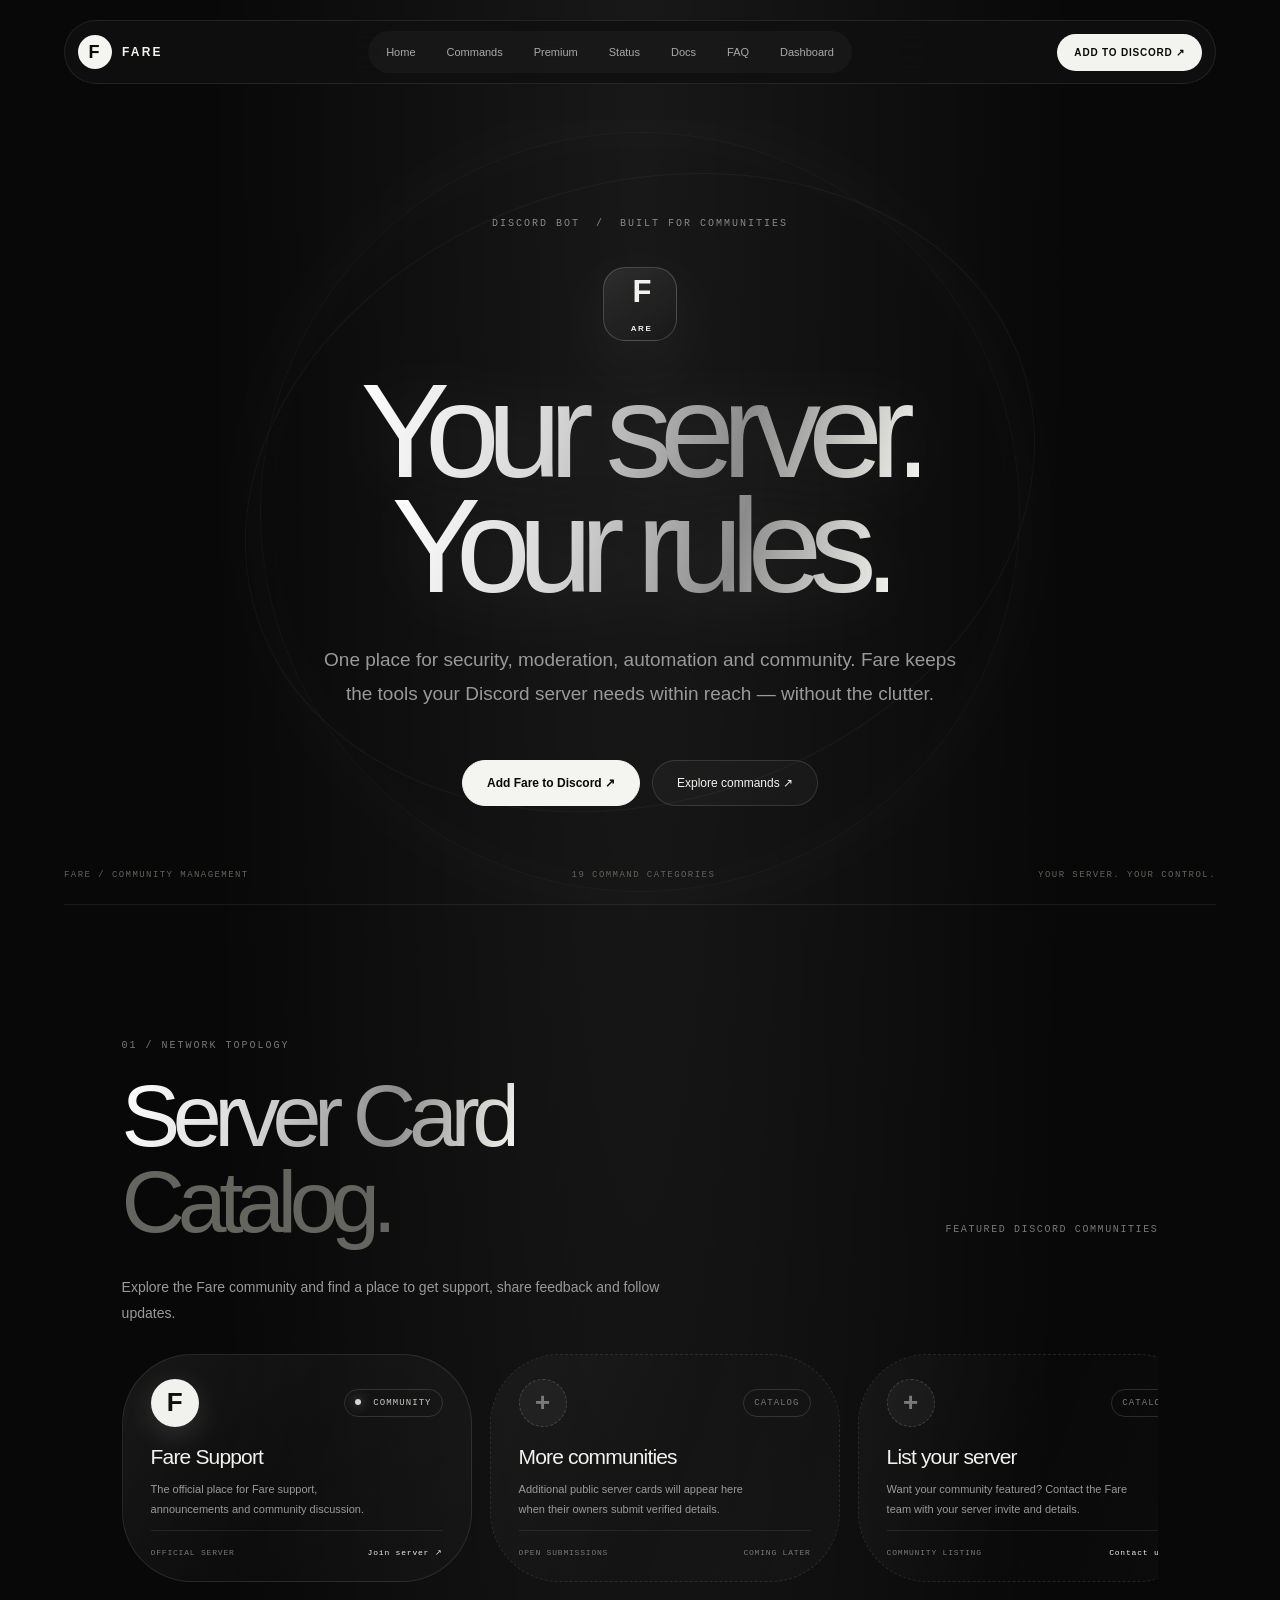
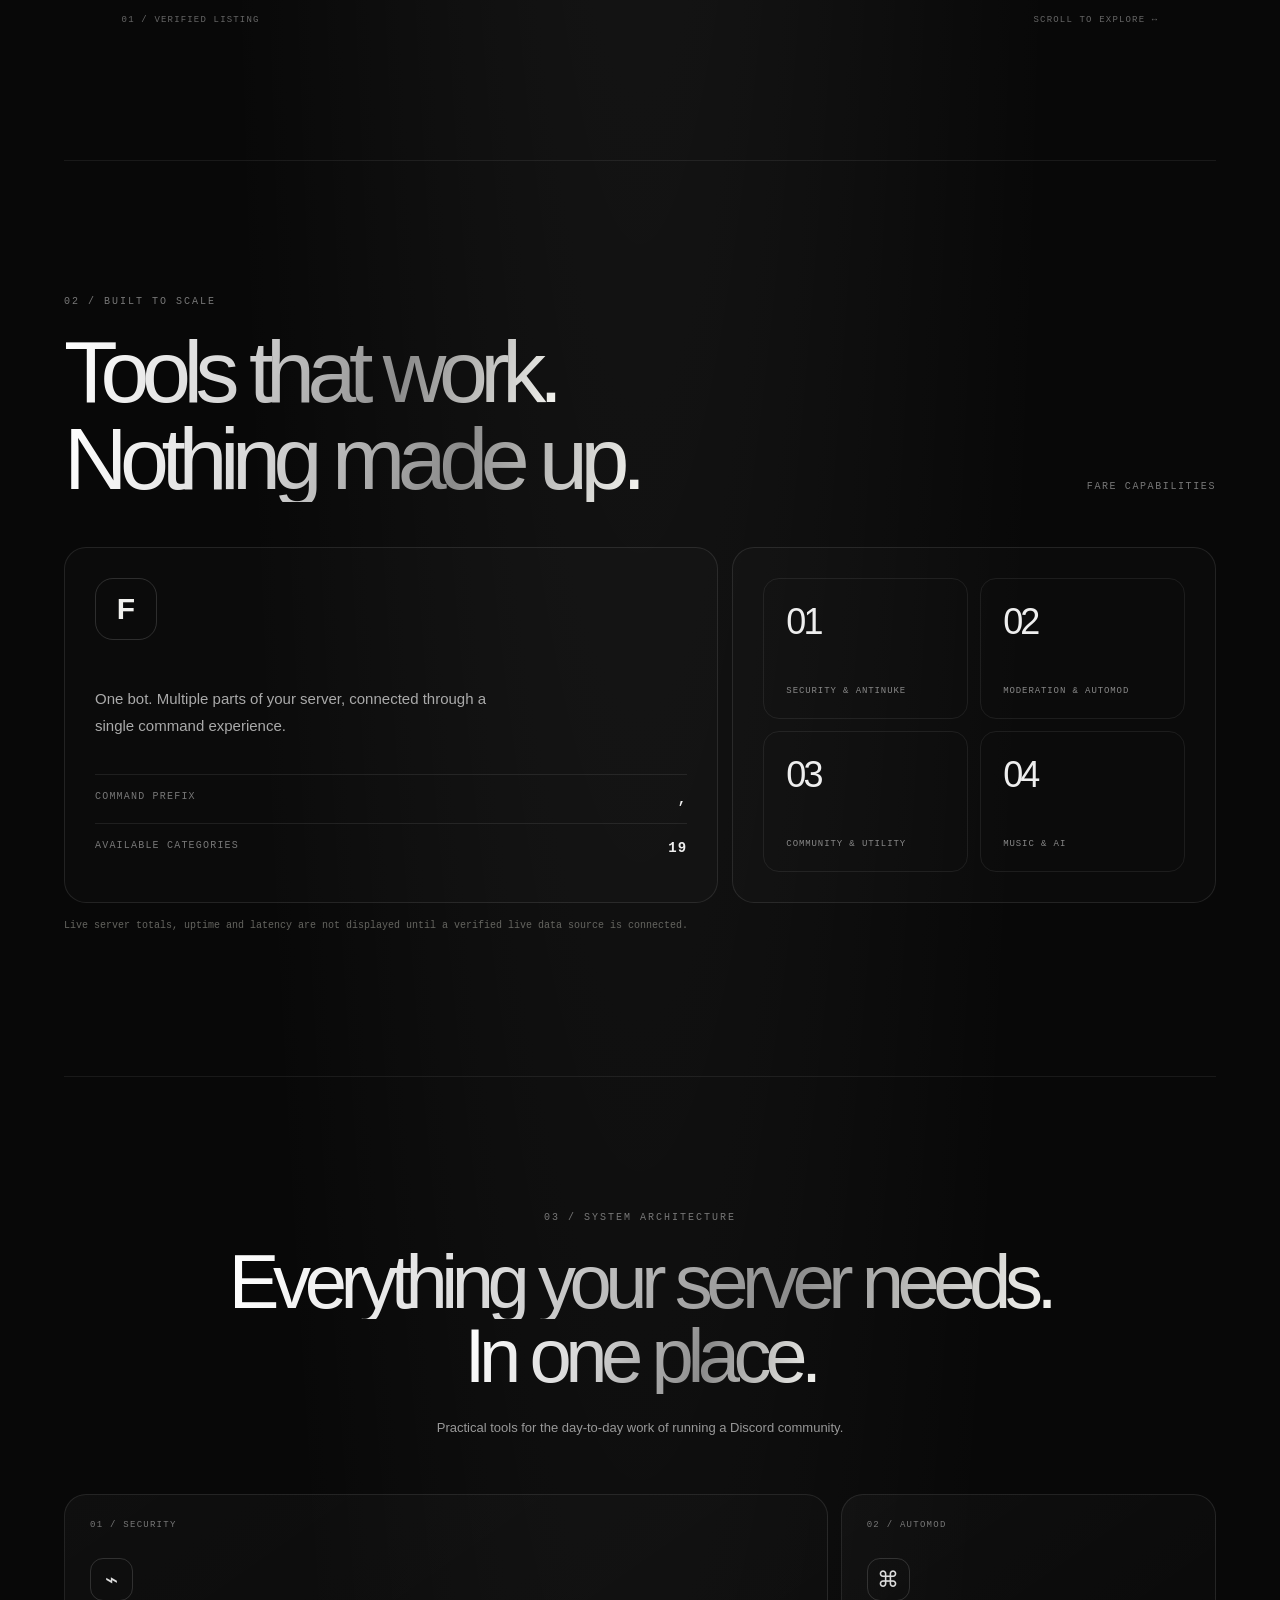
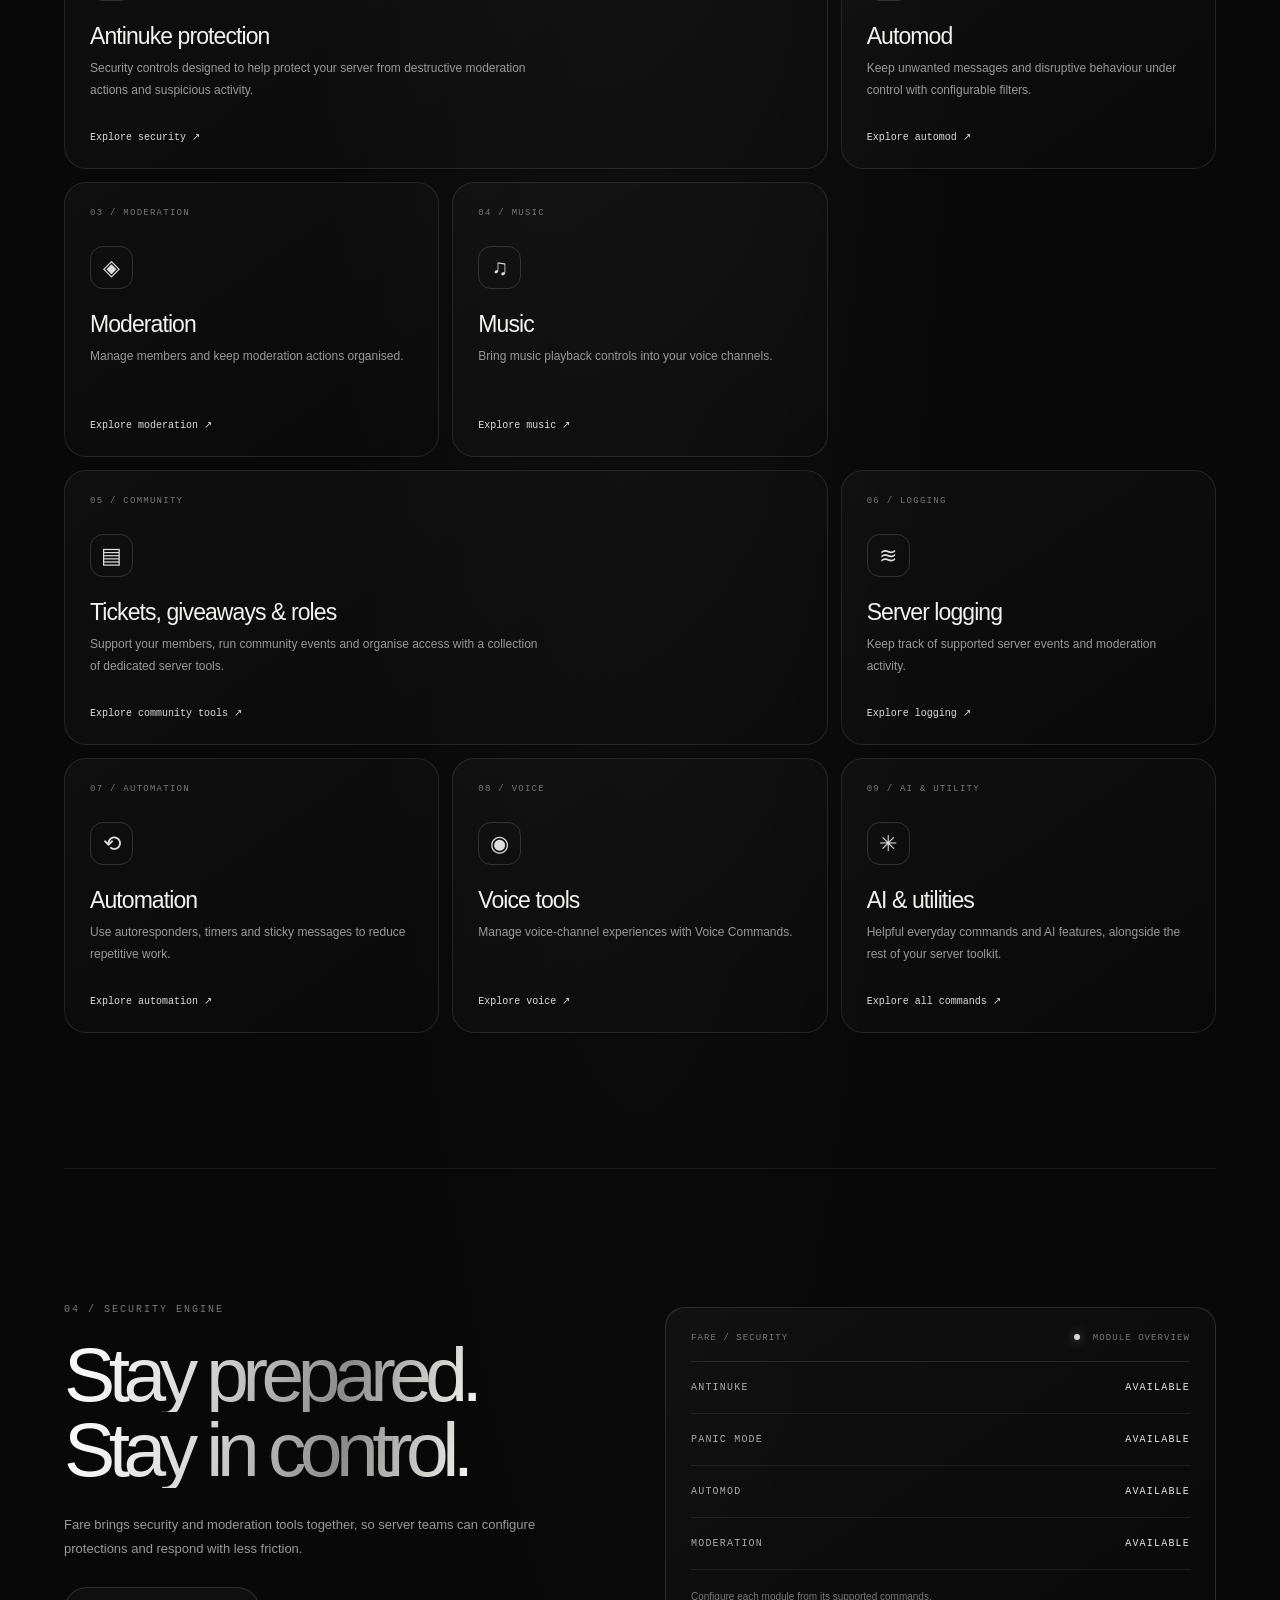
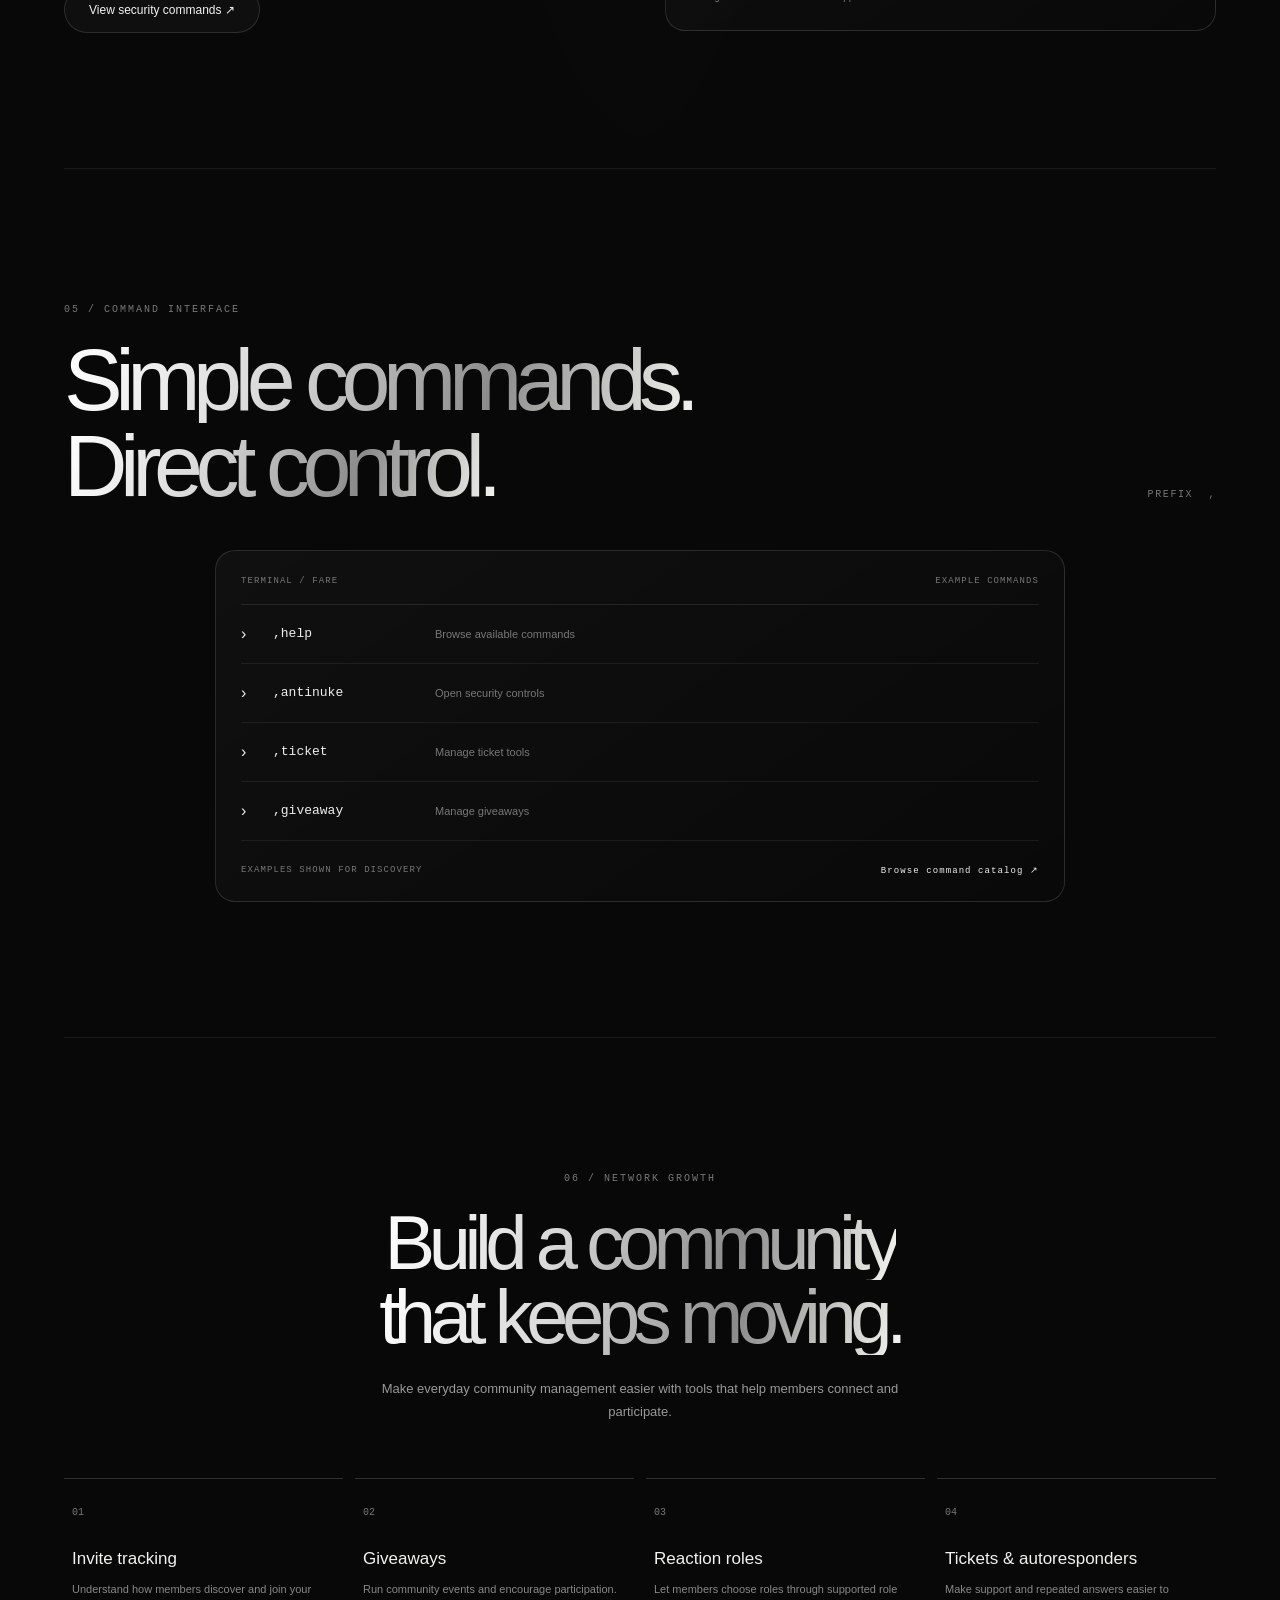
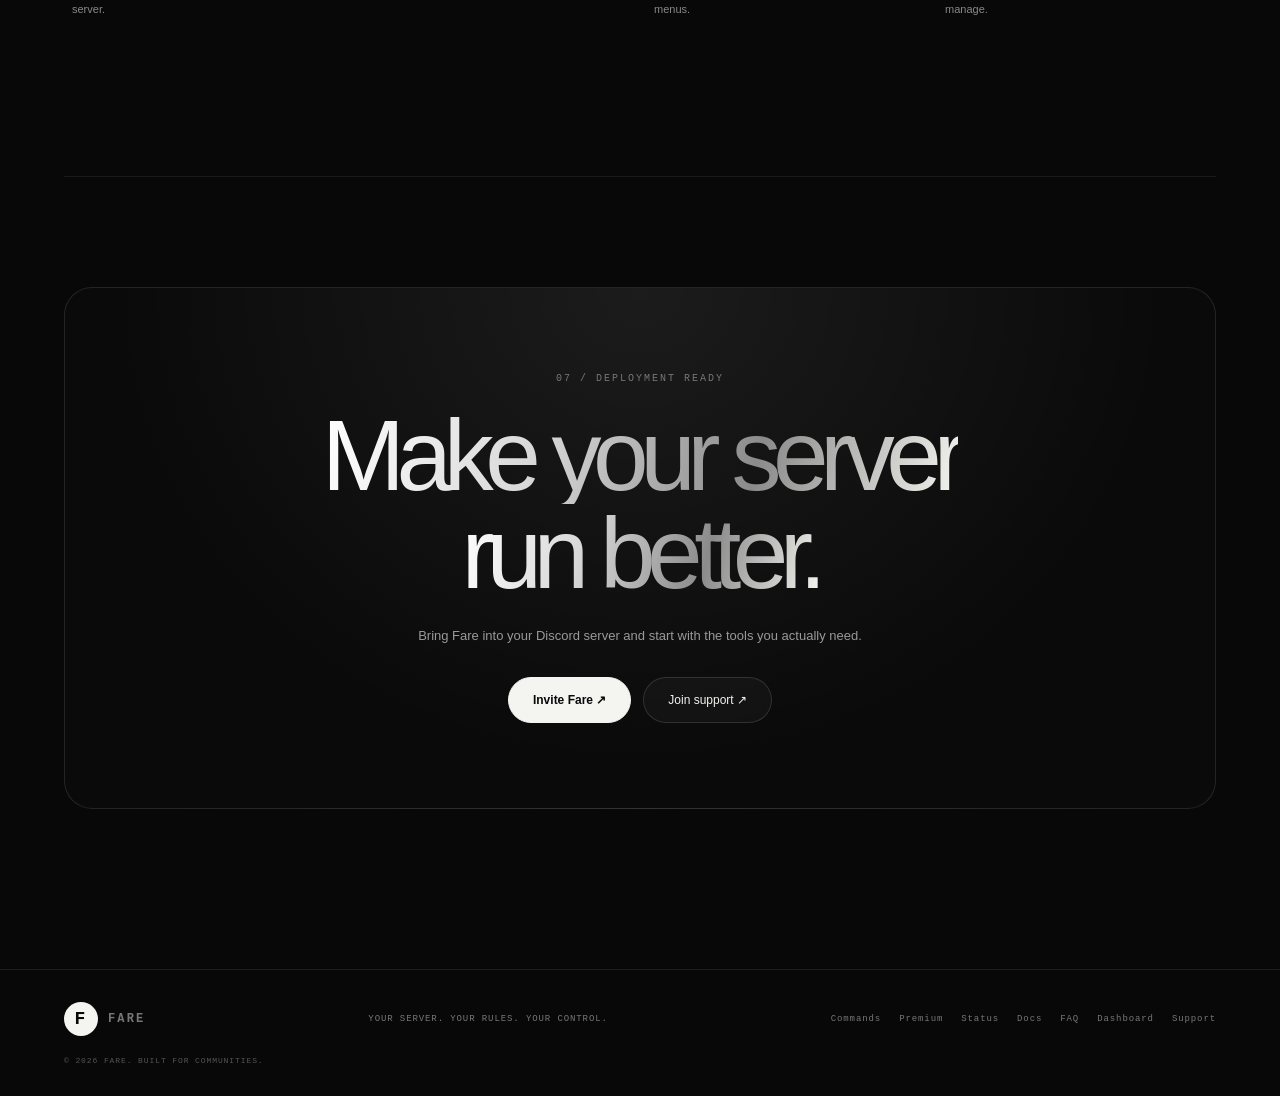
==== commit fb5e6b27: "Finish catalog viewport and scroll indicator" ====
--- a/index.html
+++ b/index.html
@@ -5,7 +5,7 @@
 <main class="home">
 <section class="hero hero-full"><div class="hero-orbit"></div><div class="eyebrow">DISCORD BOT&nbsp; / &nbsp;BUILT FOR COMMUNITIES</div><div class="hero-stamp">F<span>ARE</span></div><h1><span class="gradient-text">Your server.</span><br><span class="gradient-text">Your rules.</span></h1><p>One place for security, moderation, automation and community. Fare keeps the tools your Discord server needs within reach — without the clutter.</p><div class="actions"><a class="btn primary" href="https://discord.com/oauth2/authorize?client_id=1514506916993306744&amp;permissions=8&amp;integration_type=0&amp;scope=bot+applications.commands">Add Fare to Discord ↗</a><a class="btn" href="/commands/">Explore commands ↗</a></div><div class="hero-foot"><span>FARE / COMMUNITY MANAGEMENT</span><span>19 COMMAND CATEGORIES</span><span>YOUR SERVER. YOUR CONTROL.</span></div></section>
 
-<section class="section catalog" id="communities"><div class="section-top"><div><div class="eyebrow">01 / NETWORK TOPOLOGY</div><h2><span class="gradient-text">Server Card</span><br><span>Catalog.</span></h2></div><p class="section-kicker">FEATURED DISCORD COMMUNITIES</p></div><p class="section-copy">Explore the Fare community and find a place to get support, share feedback and follow updates.</p><div class="catalog-viewport"><div class="server-track"><a class="server-card featured-server" href="https://discord.gg/44CqKtxVeD" target="_blank" rel="noopener"><div class="server-card-head"><div class="server-avatar">F</div><span class="server-live"><i></i> COMMUNITY</span></div><div class="server-card-body"><h3>Fare Support</h3><p>The official place for Fare support, announcements and community discussion.</p></div><div class="server-card-foot"><span>OFFICIAL SERVER</span><b>Join server ↗</b></div></a><article class="server-card server-empty"><div class="server-card-head"><div class="server-avatar muted-avatar">+</div><span class="server-live muted-live">CATALOG</span></div><div class="server-card-body"><h3>More communities</h3><p>Additional public server cards will appear here when their owners submit verified details.</p></div><div class="server-card-foot"><span>OPEN SUBMISSIONS</span><span>COMING LATER</span></div></article><article class="server-card server-empty"><div class="server-card-head"><div class="server-avatar muted-avatar">+</div><span class="server-live muted-live">CATALOG</span></div><div class="server-card-body"><h3>List your server</h3><p>Want your community featured? Contact the Fare team with your server invite and details.</p></div><div class="server-card-foot"><span>COMMUNITY LISTING</span><a href="https://discord.gg/44CqKtxVeD">Contact us ↗</a></div></article></div></section>
+<section class="section catalog" id="communities"><div class="section-top"><div><div class="eyebrow">01 / NETWORK TOPOLOGY</div><h2><span class="gradient-text">Server Card</span><br><span>Catalog.</span></h2></div><p class="section-kicker">FEATURED DISCORD COMMUNITIES</p></div><p class="section-copy">Explore the Fare community and find a place to get support, share feedback and follow updates.</p><div class="catalog-viewport"><div class="server-track"><a class="server-card featured-server" href="https://discord.gg/44CqKtxVeD" target="_blank" rel="noopener"><div class="server-card-head"><div class="server-avatar">F</div><span class="server-live"><i></i> COMMUNITY</span></div><div class="server-card-body"><h3>Fare Support</h3><p>The official place for Fare support, announcements and community discussion.</p></div><div class="server-card-foot"><span>OFFICIAL SERVER</span><b>Join server ↗</b></div></a><article class="server-card server-empty"><div class="server-card-head"><div class="server-avatar muted-avatar">+</div><span class="server-live muted-live">CATALOG</span></div><div class="server-card-body"><h3>More communities</h3><p>Additional public server cards will appear here when their owners submit verified details.</p></div><div class="server-card-foot"><span>OPEN SUBMISSIONS</span><span>COMING LATER</span></div></article><article class="server-card server-empty"><div class="server-card-head"><div class="server-avatar muted-avatar">+</div><span class="server-live muted-live">CATALOG</span></div><div class="server-card-body"><h3>List your server</h3><p>Want your community featured? Contact the Fare team with your server invite and details.</p></div><div class="server-card-foot"><span>COMMUNITY LISTING</span><a href="https://discord.gg/44CqKtxVeD">Contact us ↗</a></div></article></div></div><div class="catalog-hint"><span>01 / VERIFIED LISTING</span><span>SCROLL TO EXPLORE ↔</span></div></section>
 
 <section class="section telemetry"><div class="section-top"><div><div class="eyebrow">02 / BUILT TO SCALE</div><h2><span class="gradient-text">Tools that work.</span><br><span class="gradient-text">Nothing made up.</span></h2></div><p class="section-kicker">FARE CAPABILITIES</p></div><div class="telemetry-grid"><div class="telemetry-main"><div class="telemetry-symbol">F</div><p>One bot. Multiple parts of your server, connected through a single command experience.</p><div class="telemetry-line"><span>COMMAND PREFIX</span><b>,</b></div><div class="telemetry-line"><span>AVAILABLE CATEGORIES</span><b>19</b></div></div><div class="telemetry-side"><div class="metric"><strong>01</strong><span>SECURITY &amp; ANTINUKE</span></div><div class="metric"><strong>02</strong><span>MODERATION &amp; AUTOMOD</span></div><div class="metric"><strong>03</strong><span>COMMUNITY &amp; UTILITY</span></div><div class="metric"><strong>04</strong><span>MUSIC &amp; AI</span></div></div></div><p class="fineprint">Live server totals, uptime and latency are not displayed until a verified live data source is connected.</p></section>
 
--- a/assets/site.css
+++ b/assets/site.css
@@ -4,3 +4,21 @@
 .home{max-width:1320px;padding-top:120px}.hero-full{min-height:calc(100vh - 115px);overflow:hidden;border-bottom:1px solid #ffffff12}.hero-full:before{content:"";position:absolute;inset:8% 15% 13%;border:1px solid #ffffff0b;border-radius:50%;transform:rotate(-18deg);pointer-events:none}.hero-orbit{position:absolute;width:min(70vw,760px);height:min(70vw,760px);border:1px solid #ffffff0a;border-radius:50%;box-shadow:0 0 100px #ffffff08,inset 0 0 90px #ffffff05;pointer-events:none}.hero-stamp{margin-top:38px;width:74px;height:74px;border:1px solid #ffffff30;border-radius:22px;display:grid;place-items:center;font-size:31px;font-weight:800;letter-spacing:-.12em;background:linear-gradient(145deg,#ffffff18,#ffffff02);box-shadow:0 20px 80px #fff1}.hero-stamp span{font-size:8px;letter-spacing:.2em;margin-left:3px}.hero-full h1{font-size:clamp(70px,10.5vw,142px);margin:32px 0 20px}.hero-full h1 span,.section h2 span,.final-cta h2 span{color:#656560}.hero-full p{max-width:650px}.hero-foot{position:absolute;bottom:24px;left:0;right:0;display:flex;justify-content:space-between;color:#62625e;font:9px monospace;letter-spacing:.16em}.section{max-width:1180px;margin:0 auto;padding:135px 0;border-bottom:1px solid #ffffff12}.section-top{display:flex;align-items:flex-end;justify-content:space-between;gap:30px;margin-bottom:30px}.section .eyebrow,.final-cta .eyebrow{color:#777;font:10px monospace;letter-spacing:.2em}.section h2,.final-cta h2{font-size:clamp(48px,7vw,88px);font-weight:500;letter-spacing:-.085em;line-height:.98;margin:22px 0 0}.section-kicker{font:10px monospace;letter-spacing:.16em;color:#777;text-align:right}.section-copy{max-width:590px;color:#999;font-size:14px;line-height:1.8;margin:24px 0 35px}.server-track{display:grid;grid-template-columns:repeat(3,minmax(0,1fr));gap:14px}.server-card{min-height:265px;padding:24px;border:1px solid #ffffff1b;border-radius:22px;background:linear-gradient(145deg,#ffffff0a,#ffffff02);display:flex;flex-direction:column;justify-content:space-between;transition:transform .25s,border-color .25s,background .25s}.server-card:hover{transform:translateY(-5px);border-color:#ffffff48;background:#ffffff0c}.server-card-head{display:flex;align-items:center;justify-content:space-between}.server-avatar{width:58px;height:58px;border-radius:19px;background:#f1f1ed;color:#090909;display:grid;place-items:center;font-size:26px;font-weight:900;box-shadow:0 8px 30px #fff2}.server-live{font:9px monospace;letter-spacing:.12em;color:#c9c9c3;border:1px solid #ffffff22;border-radius:30px;padding:8px 10px}.server-live i,.console-top i{display:inline-block;width:6px;height:6px;background:#d8d8d0;border-radius:50%;margin-right:6px;box-shadow:0 0 12px #fff8}.server-card-body h3{font-size:24px;font-weight:500;letter-spacing:-.04em;margin:28px 0 8px}.server-card-body p{font-size:12px;color:#999;line-height:1.8;max-width:300px}.server-card-foot{border-top:1px solid #ffffff15;padding-top:17px;display:flex;justify-content:space-between;gap:12px;font:9px monospace;letter-spacing:.1em;color:#777}.server-card-foot b,.server-card-foot a{color:#eee;font-weight:500}.muted-avatar{background:#ffffff0a;border:1px dashed #ffffff2b;color:#777;box-shadow:none}.muted-live{color:#777}.server-empty{background:#ffffff02;border-style:dashed}.telemetry-grid{display:grid;grid-template-columns:1.15fr .85fr;gap:14px;margin-top:45px}.telemetry-main,.telemetry-side{border:1px solid #ffffff18;border-radius:22px;background:#ffffff04;padding:30px}.telemetry-symbol{width:62px;height:62px;border:1px solid #ffffff25;border-radius:18px;display:grid;place-items:center;font-size:30px;font-weight:800;margin-bottom:45px}.telemetry-main>p{max-width:430px;color:#aaa;line-height:1.8;font-size:15px;margin-bottom:35px}.telemetry-line{display:flex;justify-content:space-between;padding:16px 0;border-top:1px solid #ffffff15;font:10px monospace;letter-spacing:.12em;color:#777}.telemetry-line b{color:#eee;font-size:14px}.telemetry-side{display:grid;grid-template-columns:1fr 1fr;gap:12px}.metric{min-height:130px;border:1px solid #ffffff13;border-radius:16px;padding:22px;display:flex;flex-direction:column;justify-content:space-between}.metric strong{font-size:36px;font-weight:400;letter-spacing:-.08em;color:#eee}.metric span{font:9px monospace;letter-spacing:.1em;color:#888}.fineprint{font:10px monospace;color:#656560;margin-top:17px}.center-heading{text-align:center;max-width:850px;margin:0 auto 55px}.center-heading h2{font-size:clamp(44px,6vw,76px)}.center-heading>p{max-width:570px;margin:22px auto 0;color:#999;font-size:13px;line-height:1.8}.feature-grid{display:grid;grid-template-columns:repeat(3,minmax(0,1fr));gap:13px}.feature-card{position:relative;min-height:275px;border:1px solid #ffffff18;border-radius:22px;padding:25px;background:linear-gradient(145deg,#ffffff08,#ffffff02);display:flex;flex-direction:column;align-items:flex-start;transition:background .2s,border-color .2s}.feature-card:hover{background:#ffffff0b;border-color:#ffffff38}.feature-wide{grid-column:span 2}.feature-index{font:9px monospace;letter-spacing:.14em;color:#777}.feature-icon{margin-top:28px;width:43px;height:43px;border:1px solid #ffffff25;border-radius:13px;display:grid;place-items:center;font-size:22px;color:#ddd}.feature-card h3{font-size:23px;font-weight:500;letter-spacing:-.04em;margin:22px 0 8px}.feature-card p{font-size:12px;line-height:1.8;color:#999;max-width:450px;margin:0 0 18px}.feature-card>a{font:10px monospace;color:#ddd;margin-top:auto}.security-showcase{display:grid;grid-template-columns:1fr 1fr;align-items:center;gap:50px}.security-copy h2{font-size:clamp(48px,6vw,78px)}.security-copy p{max-width:480px;color:#999;line-height:1.9;font-size:13px;margin:25px 0}.security-console,.command-window{border:1px solid #ffffff20;border-radius:20px;background:linear-gradient(145deg,#ffffff09,#ffffff02);padding:25px}.console-top,.window-head,.window-foot{display:flex;justify-content:space-between;gap:15px;color:#777;font:9px monospace;letter-spacing:.12em;padding-bottom:18px;border-bottom:1px solid #ffffff18}.console-row{display:flex;justify-content:space-between;padding:20px 0;border-bottom:1px solid #ffffff13;font:10px monospace;letter-spacing:.12em;color:#aaa}.console-row b{color:#e7e7e1;font-weight:500}.console-bottom{padding-top:18px;color:#777;font-size:10px;line-height:1.7}.command-window{max-width:850px;margin:40px auto 0}.terminal-line{display:grid;grid-template-columns:20px 150px 1fr;gap:12px;align-items:center;padding:20px 0;border-bottom:1px solid #ffffff12}.terminal-line i{font-style:normal;color:#eee}.terminal-line code{font:13px monospace;color:#eee}.terminal-line span{font-size:11px;color:#777}.window-foot{border:0;padding:20px 0 0;margin-top:4px}.window-foot a{color:#eee}.growth-grid{display:grid;grid-template-columns:repeat(4,1fr);gap:12px}.growth-grid>div{border-top:1px solid #ffffff28;padding:22px 8px 10px}.growth-grid b{font:10px monospace;color:#777}.growth-grid h3{font-size:17px;font-weight:500;margin:30px 0 8px}.growth-grid p{font-size:11px;line-height:1.8;color:#888}.final-cta{max-width:1180px;margin:110px auto 90px;text-align:center;padding:85px 25px;border:1px solid #ffffff1a;border-radius:28px;background:radial-gradient(ellipse at 50% 0%,#ffffff12,transparent 65%),#ffffff03}.final-cta h2{font-size:clamp(58px,8vw,100px)}.final-cta p{color:#999;font-size:13px;line-height:1.8;margin:22px auto;max-width:470px}.site-footer{border-top:1px solid #ffffff17;padding:32px 5%;display:flex;align-items:center;justify-content:space-between;gap:20px;color:#777;font:9px monospace;letter-spacing:.1em;flex-wrap:wrap}.site-footer div{display:flex;gap:18px;flex-wrap:wrap}.site-footer small{width:100%;color:#555;font-size:8px}
 @media(max-width:850px){.home{padding-top:100px}.section{padding:95px 0}.server-track{grid-template-columns:repeat(2,minmax(0,1fr))}.server-card:last-child{display:none}.feature-grid{grid-template-columns:repeat(2,minmax(0,1fr))}.feature-wide{grid-column:span 2}.growth-grid{grid-template-columns:repeat(2,1fr)}.security-showcase{gap:25px}.site-footer{align-items:flex-start}}
 @media(max-width:600px){.hero-full{min-height:75vh}.hero-stamp{width:60px;height:60px;margin-top:22px}.hero-full h1{font-size:17vw}.hero-foot{font-size:7px;letter-spacing:.08em}.hero-foot span:last-child{display:none}.section-top{align-items:flex-start;flex-direction:column}.section-kicker{text-align:left}.section h2{font-size:53px}.server-track,.telemetry-grid,.feature-grid,.security-showcase{grid-template-columns:1fr}.server-card:last-child{display:flex}.feature-wide{grid-column:auto}.telemetry-side{grid-template-columns:1fr 1fr;padding:14px}.metric{padding:15px;min-height:110px}.security-console{padding:19px}.terminal-line{grid-template-columns:15px 95px 1fr;gap:8px}.terminal-line span{font-size:9px}.window-head,.window-foot{font-size:8px}.growth-grid{grid-template-columns:1fr 1fr}.final-cta{margin:70px auto;padding:60px 18px}.site-footer{flex-direction:column}.site-footer div{gap:14px}}
+
+
+/* Gradient typography + visible horizontal server catalog */
+.gradient-text{background:linear-gradient(105deg,#fff 0%,#d8d8d8 34%,#8b8b8b 68%,#f4f4f0 100%);-webkit-background-clip:text;background-clip:text;color:transparent!important;-webkit-text-fill-color:transparent;text-shadow:none}
+.hero-full h1 .gradient-text{filter:drop-shadow(0 8px 38px #ffffff18)}
+.section h2 .gradient-text,.final-cta h2 .gradient-text{display:inline-block}
+.catalog{max-width:none;width:100%;padding-left:max(5%,calc((100% - 1180px)/2));padding-right:max(5%,calc((100% - 1180px)/2));overflow:hidden}
+.catalog-viewport{width:100%;overflow-x:auto;scroll-snap-type:x mandatory;scrollbar-width:thin;scrollbar-color:#555 transparent;padding:8px 2px 20px}
+.server-track{display:flex;gap:18px;width:max-content;min-width:100%}
+.server-card{width:350px;min-height:185px;border-radius:70px;padding:24px 28px;scroll-snap-align:start;position:relative;overflow:hidden}
+.server-card:after{content:"";position:absolute;inset:0;background:linear-gradient(110deg,#ffffff08,transparent 48%,#ffffff04);pointer-events:none}
+.server-card-body h3{font-size:21px;margin:18px 0 5px}
+.server-card-body p{max-width:245px;font-size:11px}
+.server-avatar{width:48px;height:48px;border-radius:50%}
+.server-card-foot{font-size:8px}
+.catalog-hint{display:flex;justify-content:space-between;margin-top:13px;color:#666;font:9px monospace;letter-spacing:.13em}
+.catalog .section-copy{margin-bottom:20px}
+@media(max-width:600px){.server-card{width:290px;min-height:190px;padding:22px 24px}.catalog{padding-left:5%;padding-right:5%}.catalog-hint{font-size:8px}.hero-full h1 .gradient-text{filter:none}}
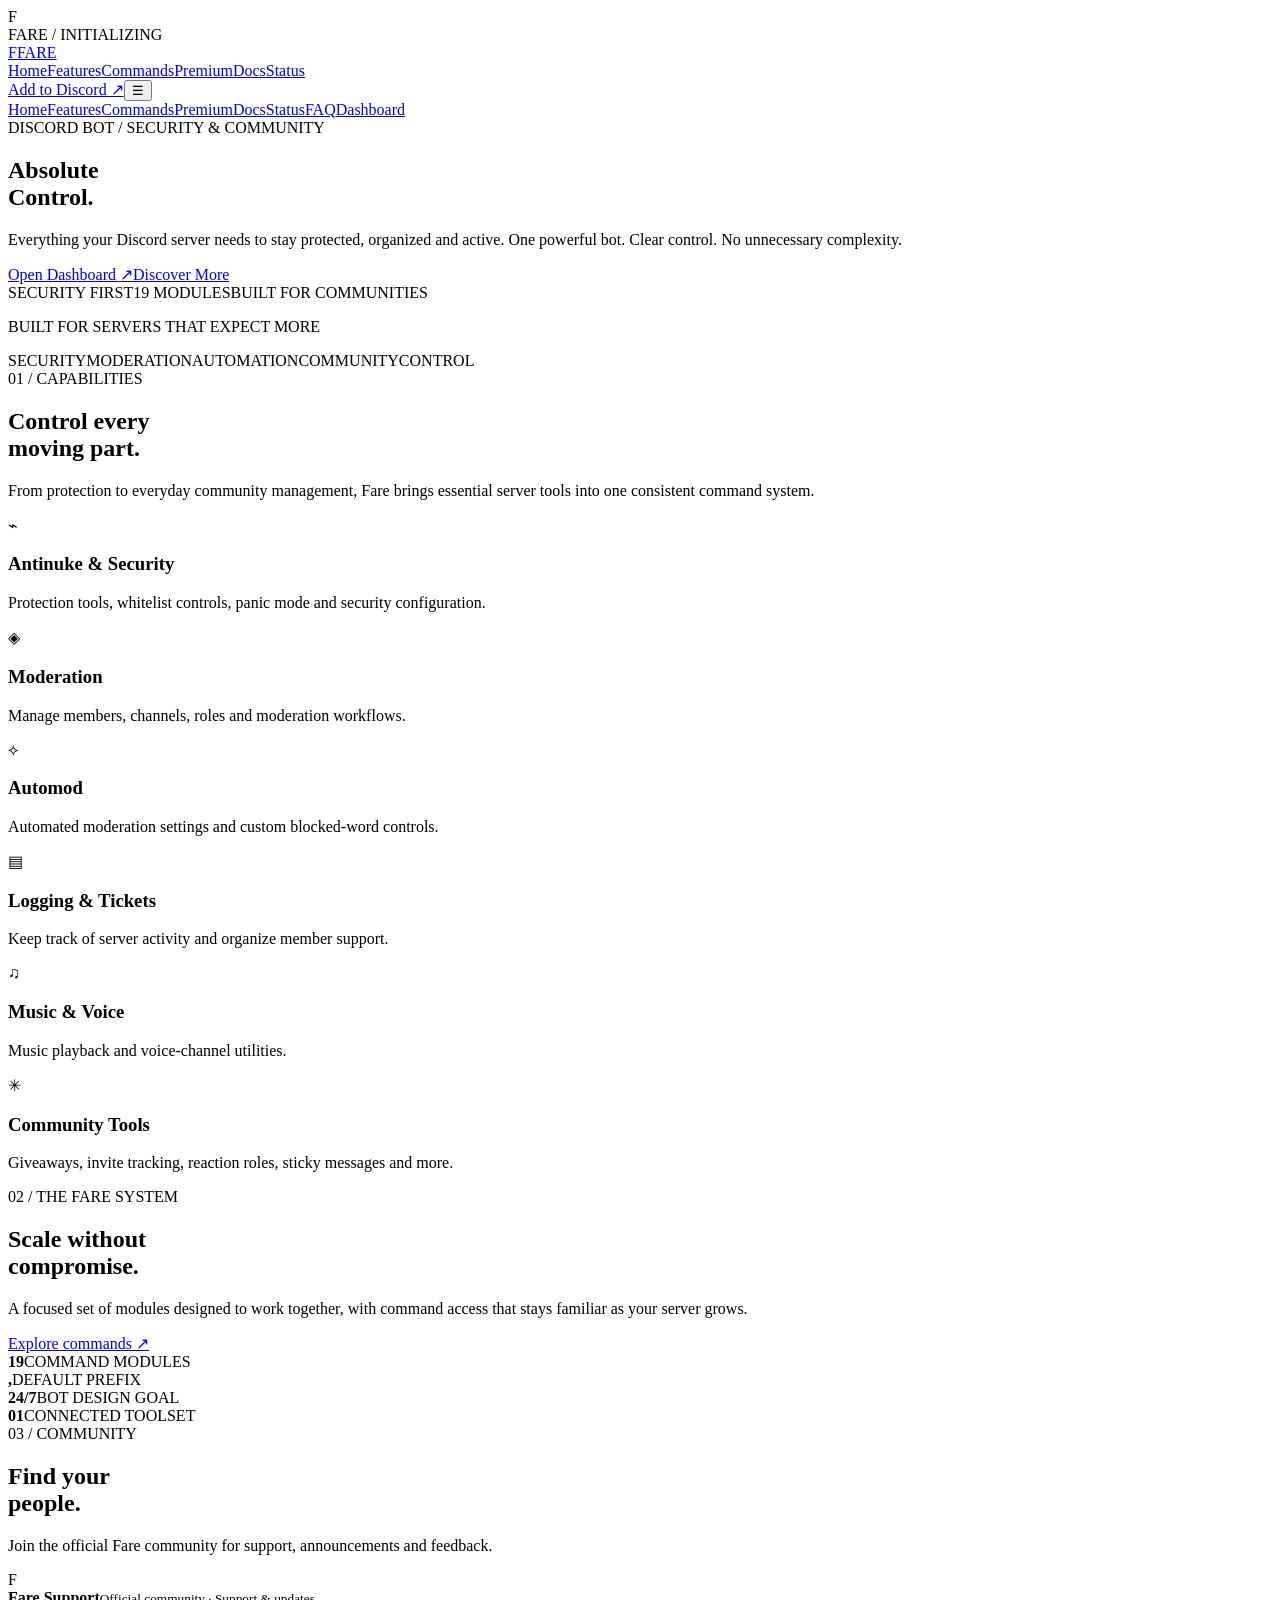
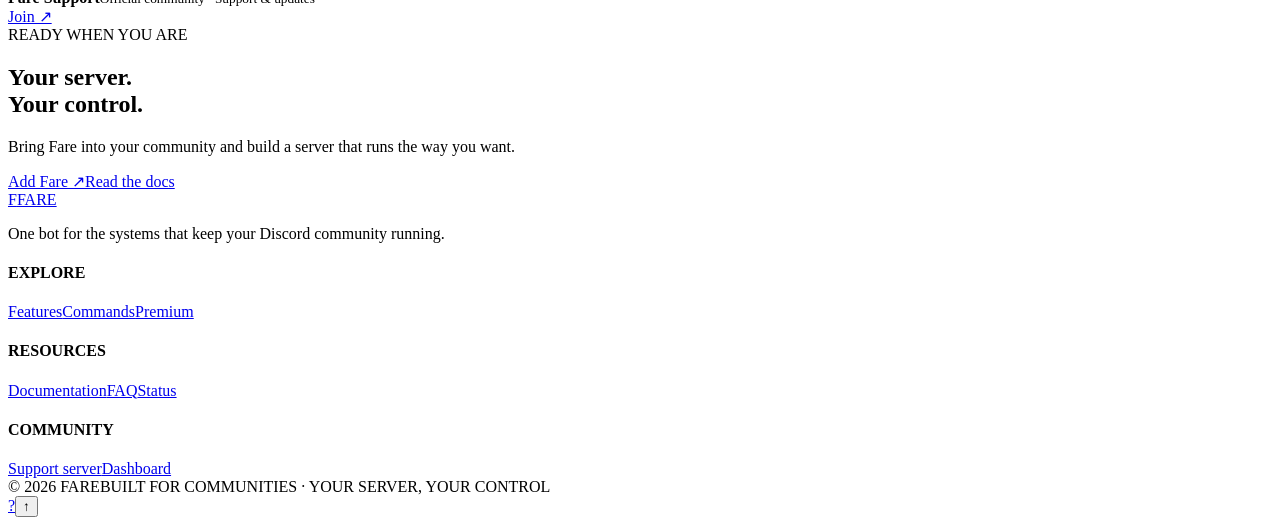
==== commit db9a6289: "Build new Fare website from ZEON screen-recording reference" ====
--- a/index.html
+++ b/index.html
@@ -1,33 +1 @@
-<!doctype html>
-<html lang="en"><head><meta charset="utf-8"><meta name="viewport" content="width=device-width,initial-scale=1"><meta name="theme-color" content="#080808"><meta name="description" content="Fare — your server, your rules, your control. An all-in-one Discord bot for security, moderation and community tools."><title>Fare — Your Server. Your Rules.</title><link rel="stylesheet" href="/assets/site.css"><script defer src="/assets/site.js"></script></head>
-<body>
-<nav class="nav"><a class="brand" href="/"><span class="brandmark">F</span><b>FARE</b></a><div class="links"><a href="/">Home</a><a href="/commands/">Commands</a><a href="/purchase/">Premium</a><a href="/status/">Status</a><a href="/docs/">Docs</a><a href="/faq/">FAQ</a><a href="/dashboard/">Dashboard</a></div><a class="invite" href="https://discord.com/oauth2/authorize?client_id=1514506916993306744&amp;permissions=8&amp;integration_type=0&amp;scope=bot+applications.commands">Add to Discord ↗</a><button class="menu" aria-label="Open navigation">☰</button></nav>
-<main class="home">
-<section class="hero hero-full"><div class="hero-orbit"></div><div class="eyebrow">DISCORD BOT&nbsp; / &nbsp;BUILT FOR COMMUNITIES</div><div class="hero-stamp">F<span>ARE</span></div><h1><span class="gradient-text">Your server.</span><br><span class="gradient-text">Your rules.</span></h1><p>One place for security, moderation, automation and community. Fare keeps the tools your Discord server needs within reach — without the clutter.</p><div class="actions"><a class="btn primary" href="https://discord.com/oauth2/authorize?client_id=1514506916993306744&amp;permissions=8&amp;integration_type=0&amp;scope=bot+applications.commands">Add Fare to Discord ↗</a><a class="btn" href="/commands/">Explore commands ↗</a></div><div class="hero-foot"><span>FARE / COMMUNITY MANAGEMENT</span><span>19 COMMAND CATEGORIES</span><span>YOUR SERVER. YOUR CONTROL.</span></div></section>
-
-<section class="section catalog" id="communities"><div class="section-top"><div><div class="eyebrow">01 / NETWORK TOPOLOGY</div><h2><span class="gradient-text">Server Card</span><br><span>Catalog.</span></h2></div><p class="section-kicker">FEATURED DISCORD COMMUNITIES</p></div><p class="section-copy">Explore the Fare community and find a place to get support, share feedback and follow updates.</p><div class="catalog-viewport"><div class="server-track"><a class="server-card featured-server" href="https://discord.gg/44CqKtxVeD" target="_blank" rel="noopener"><div class="server-card-head"><div class="server-avatar">F</div><span class="server-live"><i></i> COMMUNITY</span></div><div class="server-card-body"><h3>Fare Support</h3><p>The official place for Fare support, announcements and community discussion.</p></div><div class="server-card-foot"><span>OFFICIAL SERVER</span><b>Join server ↗</b></div></a><article class="server-card server-empty"><div class="server-card-head"><div class="server-avatar muted-avatar">+</div><span class="server-live muted-live">CATALOG</span></div><div class="server-card-body"><h3>More communities</h3><p>Additional public server cards will appear here when their owners submit verified details.</p></div><div class="server-card-foot"><span>OPEN SUBMISSIONS</span><span>COMING LATER</span></div></article><article class="server-card server-empty"><div class="server-card-head"><div class="server-avatar muted-avatar">+</div><span class="server-live muted-live">CATALOG</span></div><div class="server-card-body"><h3>List your server</h3><p>Want your community featured? Contact the Fare team with your server invite and details.</p></div><div class="server-card-foot"><span>COMMUNITY LISTING</span><a href="https://discord.gg/44CqKtxVeD">Contact us ↗</a></div></article></div></div><div class="catalog-hint"><span>01 / VERIFIED LISTING</span><span>SCROLL TO EXPLORE ↔</span></div></section>
-
-<section class="section telemetry"><div class="section-top"><div><div class="eyebrow">02 / BUILT TO SCALE</div><h2><span class="gradient-text">Tools that work.</span><br><span class="gradient-text">Nothing made up.</span></h2></div><p class="section-kicker">FARE CAPABILITIES</p></div><div class="telemetry-grid"><div class="telemetry-main"><div class="telemetry-symbol">F</div><p>One bot. Multiple parts of your server, connected through a single command experience.</p><div class="telemetry-line"><span>COMMAND PREFIX</span><b>,</b></div><div class="telemetry-line"><span>AVAILABLE CATEGORIES</span><b>19</b></div></div><div class="telemetry-side"><div class="metric"><strong>01</strong><span>SECURITY &amp; ANTINUKE</span></div><div class="metric"><strong>02</strong><span>MODERATION &amp; AUTOMOD</span></div><div class="metric"><strong>03</strong><span>COMMUNITY &amp; UTILITY</span></div><div class="metric"><strong>04</strong><span>MUSIC &amp; AI</span></div></div></div><p class="fineprint">Live server totals, uptime and latency are not displayed until a verified live data source is connected.</p></section>
-
-<section class="section architecture"><div class="center-heading"><div class="eyebrow">03 / SYSTEM ARCHITECTURE</div><h2><span class="gradient-text">Everything your server needs.</span><br><span class="gradient-text">In one place.</span></h2><p>Practical tools for the day-to-day work of running a Discord community.</p></div><div class="feature-grid">
-<article class="feature-card feature-wide"><span class="feature-index">01 / SECURITY</span><div class="feature-icon">⌁</div><h3>Antinuke protection</h3><p>Security controls designed to help protect your server from destructive moderation actions and suspicious activity.</p><a href="/commands/">Explore security ↗</a></article>
-<article class="feature-card"><span class="feature-index">02 / AUTOMOD</span><div class="feature-icon">⌘</div><h3>Automod</h3><p>Keep unwanted messages and disruptive behaviour under control with configurable filters.</p><a href="/commands/">Explore automod ↗</a></article>
-<article class="feature-card"><span class="feature-index">03 / MODERATION</span><div class="feature-icon">◈</div><h3>Moderation</h3><p>Manage members and keep moderation actions organised.</p><a href="/commands/">Explore moderation ↗</a></article>
-<article class="feature-card"><span class="feature-index">04 / MUSIC</span><div class="feature-icon">♫</div><h3>Music</h3><p>Bring music playback controls into your voice channels.</p><a href="/commands/">Explore music ↗</a></article>
-<article class="feature-card feature-wide"><span class="feature-index">05 / COMMUNITY</span><div class="feature-icon">▤</div><h3>Tickets, giveaways &amp; roles</h3><p>Support your members, run community events and organise access with a collection of dedicated server tools.</p><a href="/commands/">Explore community tools ↗</a></article>
-<article class="feature-card"><span class="feature-index">06 / LOGGING</span><div class="feature-icon">≋</div><h3>Server logging</h3><p>Keep track of supported server events and moderation activity.</p><a href="/commands/">Explore logging ↗</a></article>
-<article class="feature-card"><span class="feature-index">07 / AUTOMATION</span><div class="feature-icon">⟲</div><h3>Automation</h3><p>Use autoresponders, timers and sticky messages to reduce repetitive work.</p><a href="/commands/">Explore automation ↗</a></article>
-<article class="feature-card"><span class="feature-index">08 / VOICE</span><div class="feature-icon">◉</div><h3>Voice tools</h3><p>Manage voice-channel experiences with Voice Commands.</p><a href="/commands/">Explore voice ↗</a></article>
-<article class="feature-card"><span class="feature-index">09 / AI &amp; UTILITY</span><div class="feature-icon">✳</div><h3>AI &amp; utilities</h3><p>Helpful everyday commands and AI features, alongside the rest of your server toolkit.</p><a href="/commands/">Explore all commands ↗</a></article>
-</div></section>
-
-<section class="section security-showcase"><div class="security-copy"><div class="eyebrow">04 / SECURITY ENGINE</div><h2><span class="gradient-text">Stay prepared.</span><br><span class="gradient-text">Stay in control.</span></h2><p>Fare brings security and moderation tools together, so server teams can configure protections and respond with less friction.</p><a class="btn" href="/commands/">View security commands ↗</a></div><div class="security-console"><div class="console-top"><span>FARE / SECURITY</span><span><i></i> MODULE OVERVIEW</span></div><div class="console-row"><span>ANTINUKE</span><b>AVAILABLE</b></div><div class="console-row"><span>PANIC MODE</span><b>AVAILABLE</b></div><div class="console-row"><span>AUTOMOD</span><b>AVAILABLE</b></div><div class="console-row"><span>MODERATION</span><b>AVAILABLE</b></div><div class="console-bottom">Configure each module from its supported commands.</div></div></section>
-
-<section class="section command-showcase"><div class="section-top"><div><div class="eyebrow">05 / COMMAND INTERFACE</div><h2><span class="gradient-text">Simple commands.</span><br><span class="gradient-text">Direct control.</span></h2></div><p class="section-kicker">PREFIX&nbsp; ,</p></div><div class="command-window"><div class="window-head"><span>TERMINAL / FARE</span><span>EXAMPLE COMMANDS</span></div><div class="terminal-line"><i>›</i><code>,help</code><span>Browse available commands</span></div><div class="terminal-line"><i>›</i><code>,antinuke</code><span>Open security controls</span></div><div class="terminal-line"><i>›</i><code>,ticket</code><span>Manage ticket tools</span></div><div class="terminal-line"><i>›</i><code>,giveaway</code><span>Manage giveaways</span></div><div class="window-foot"><span>EXAMPLES SHOWN FOR DISCOVERY</span><a href="/commands/">Browse command catalog ↗</a></div></div></section>
-
-<section class="section growth"><div class="center-heading"><div class="eyebrow">06 / NETWORK GROWTH</div><h2><span class="gradient-text">Build a community</span><br><span class="gradient-text">that keeps moving.</span></h2><p>Make everyday community management easier with tools that help members connect and participate.</p></div><div class="growth-grid"><div><b>01</b><h3>Invite tracking</h3><p>Understand how members discover and join your server.</p></div><div><b>02</b><h3>Giveaways</h3><p>Run community events and encourage participation.</p></div><div><b>03</b><h3>Reaction roles</h3><p>Let members choose roles through supported role menus.</p></div><div><b>04</b><h3>Tickets &amp; autoresponders</h3><p>Make support and repeated answers easier to manage.</p></div></div></section>
-
-<section class="final-cta"><div class="eyebrow">07 / DEPLOYMENT READY</div><h2><span class="gradient-text">Make your server</span><br><span class="gradient-text">run better.</span></h2><p>Bring Fare into your Discord server and start with the tools you actually need.</p><div class="actions"><a class="btn primary" href="https://discord.com/oauth2/authorize?client_id=1514506916993306744&amp;permissions=8&amp;integration_type=0&amp;scope=bot+applications.commands">Invite Fare ↗</a><a class="btn" href="https://discord.gg/44CqKtxVeD">Join support ↗</a></div></section>
-</main>
-<footer class="site-footer"><a class="brand" href="/"><span class="brandmark">F</span><b>FARE</b></a><span>YOUR SERVER. YOUR RULES. YOUR CONTROL.</span><div><a href="/commands/">Commands</a><a href="/purchase/">Premium</a><a href="/status/">Status</a><a href="/docs/">Docs</a><a href="/faq/">FAQ</a><a href="/dashboard/">Dashboard</a><a href="https://discord.gg/44CqKtxVeD">Support</a></div><small>© 2026 FARE. BUILT FOR COMMUNITIES.</small></footer>
-</body></html>+<!doctype html><html lang="en"><head><meta charset="utf-8"><meta name="viewport" content="width=device-width,initial-scale=1"><meta name="theme-color" content="#050606"><title>Absolute Control — Fare</title><meta name="description" content="Fare Discord bot — security, moderation and community tools."><link rel="stylesheet" href="/assets/fare.css"><script defer src="/assets/fare.js"></script></head><body><div class="loader"><div class="loader-inner"><div class="loader-mark">F</div><div class="loader-word">FARE / INITIALIZING</div></div></div><div class="shell"><header class="topbar"><a class="brand" href="/"><span class="brand-icon">F</span><span>FARE</span></a><nav class="nav"><a class="active" href="/">Home</a><a class="" href="/features/">Features</a><a class="" href="/commands/">Commands</a><a class="" href="/premium/">Premium</a><a href="/docs/">Docs</a><a href="/status/">Status</a></nav><a class="nav-cta" href="https://discord.com/oauth2/authorize?client_id=1514506916993306744&permissions=8&integration_type=0&scope=bot+applications.commands">Add to Discord ↗</a><button class="mobile-toggle" aria-expanded="false">☰</button></header><nav class="mobile-nav"><a href="/">Home</a><a href="/features/">Features</a><a href="/commands/">Commands</a><a href="/premium/">Premium</a><a href="/docs/">Docs</a><a href="/status/">Status</a><a href="/faq/">FAQ</a><a href="/dashboard/">Dashboard</a></nav></div><main class="shell"><section class="hero"><div class="eyebrow">DISCORD BOT / SECURITY & COMMUNITY</div><h1>Absolute<br><span>Control.</span></h1><p>Everything your Discord server needs to stay protected, organized and active. One powerful bot. Clear control. No unnecessary complexity.</p><div class="actions"><a class="btn" href="/dashboard/">Open Dashboard ↗</a><a class="btn secondary" href="/features/">Discover More</a></div><div class="hero-meta"><span>SECURITY FIRST</span><span>19 MODULES</span><span>BUILT FOR COMMUNITIES</span></div><div class="hero-art"></div></section><section class="trusted"><p>BUILT FOR SERVERS THAT EXPECT MORE</p><div class="trusted-row"><span>SECURITY</span><span>MODERATION</span><span>AUTOMATION</span><span>COMMUNITY</span><span>CONTROL</span></div></section><section class="section reveal"><div class="section-head"><div><div class="eyebrow">01 / CAPABILITIES</div><h2>Control every<br>moving part.</h2></div><p>From protection to everyday community management, Fare brings essential server tools into one consistent command system.</p></div><div class="feature-grid"><article class="feature-card"><div class="feature-icon">⌁</div><h3>Antinuke & Security</h3><p>Protection tools, whitelist controls, panic mode and security configuration.</p></article><article class="feature-card"><div class="feature-icon">◈</div><h3>Moderation</h3><p>Manage members, channels, roles and moderation workflows.</p></article><article class="feature-card"><div class="feature-icon">⟡</div><h3>Automod</h3><p>Automated moderation settings and custom blocked-word controls.</p></article><article class="feature-card"><div class="feature-icon">▤</div><h3>Logging & Tickets</h3><p>Keep track of server activity and organize member support.</p></article><article class="feature-card"><div class="feature-icon">♫</div><h3>Music & Voice</h3><p>Music playback and voice-channel utilities.</p></article><article class="feature-card"><div class="feature-icon">✳</div><h3>Community Tools</h3><p>Giveaways, invite tracking, reaction roles, sticky messages and more.</p></article></div></section><section class="section reveal"><div class="wide-panel"><div><div class="eyebrow">02 / THE FARE SYSTEM</div><h2>Scale without<br>compromise.</h2><p class="section-copy">A focused set of modules designed to work together, with command access that stays familiar as your server grows.</p><a class="btn secondary" style="margin-top:25px" href="/commands/">Explore commands ↗</a></div><div class="mini-stats"><div class="mini-stat"><b>19</b><span>COMMAND MODULES</span></div><div class="mini-stat"><b>,</b><span>DEFAULT PREFIX</span></div><div class="mini-stat"><b>24/7</b><span>BOT DESIGN GOAL</span></div><div class="mini-stat"><b>01</b><span>CONNECTED TOOLSET</span></div></div></div></section><section class="section reveal"><div class="section-head"><div><div class="eyebrow">03 / COMMUNITY</div><h2>Find your<br>people.</h2></div><p>Join the official Fare community for support, announcements and feedback.</p></div><div class="server-row"><div class="server-avatar">F</div><div><b>Fare Support</b><small>Official community · Support & updates</small></div><a class="btn" href="https://discord.gg/44CqKtxVeD">Join ↗</a></div></section><section class="section reveal"><div class="cta-panel"><div class="eyebrow">READY WHEN YOU ARE</div><h2>Your server.<br><span style="color:var(--green)">Your control.</span></h2><p>Bring Fare into your community and build a server that runs the way you want.</p><div class="actions"><a class="btn" href="https://discord.com/oauth2/authorize?client_id=1514506916993306744&permissions=8&integration_type=0&scope=bot+applications.commands">Add Fare ↗</a><a class="btn secondary" href="/docs/">Read the docs</a></div></div></section></main><footer class="footer"><div class="shell"><div class="footer-grid"><div><a class="brand" href="/"><span class="brand-icon">F</span><span>FARE</span></a><p>One bot for the systems that keep your Discord community running.</p></div><div><h4>EXPLORE</h4><div class="footer-links"><a href="/features/">Features</a><a href="/commands/">Commands</a><a href="/premium/">Premium</a></div></div><div><h4>RESOURCES</h4><div class="footer-links"><a href="/docs/">Documentation</a><a href="/faq/">FAQ</a><a href="/status/">Status</a></div></div><div><h4>COMMUNITY</h4><div class="footer-links"><a href="https://discord.gg/44CqKtxVeD">Support server</a><a href="/dashboard/">Dashboard</a></div></div></div><div class="copyright"><span>© <span id="year">2026</span> FARE</span><span>BUILT FOR COMMUNITIES · YOUR SERVER, YOUR CONTROL</span></div></div></footer><a class="float-help" href="https://discord.gg/44CqKtxVeD" aria-label="Fare support">?</a><button class="to-top" aria-label="Back to top">↑</button></body></html>
